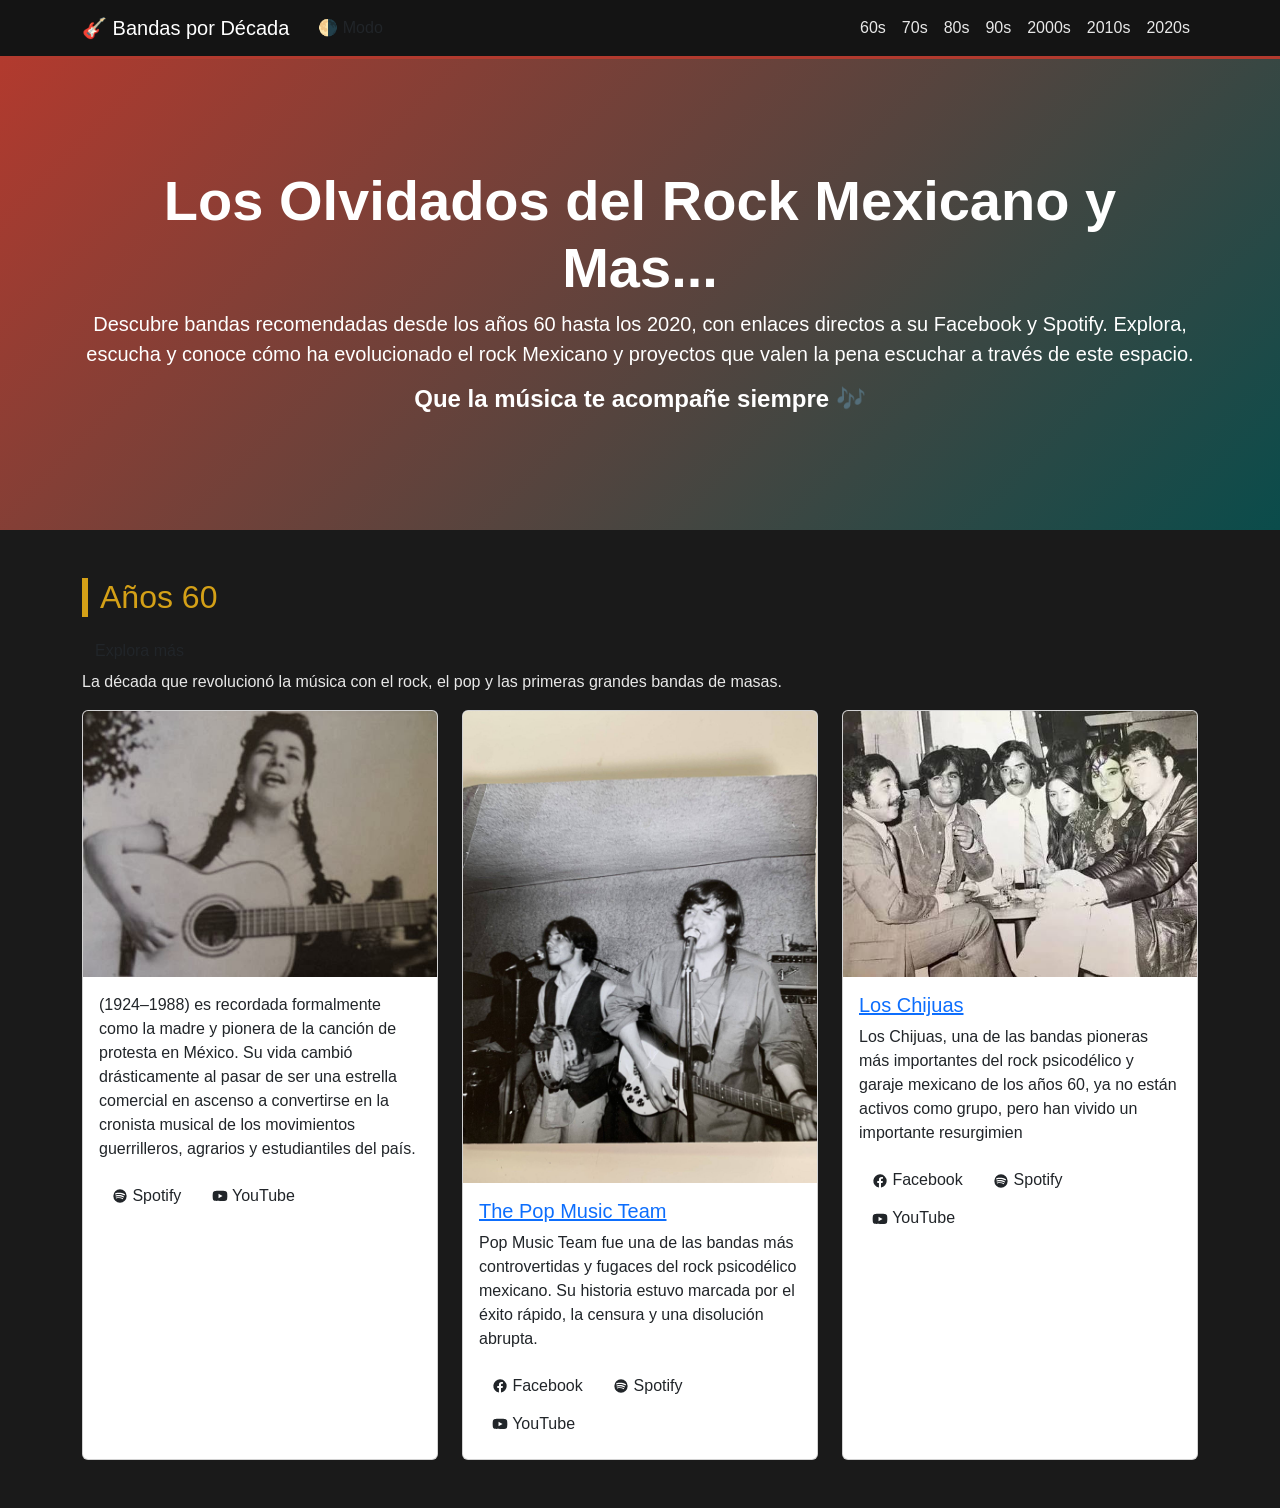
==== index.html @ 6eddc690 "Se modifica el section" ====
<!DOCTYPE html>
<html lang="es">
<head>
  <meta charset="UTF-8">
  <meta name="viewport" content="width=device-width, initial-scale=1.0">
  <title>Bandas por Década</title>

  <!-- Bootstrap CSS -->
  <link href="https://cdn.jsdelivr.net/npm/bootstrap@5.3.3/dist/css/bootstrap.min.css" rel="stylesheet">

  <!-- CSS propio -->
  <link href="css/styles.css" rel="stylesheet">
</head>
<body>

  <!-- HEADER / NAVBAR -->
  <header>
    <nav class="navbar navbar-expand-lg navbar-dark mi-navbar sticky-top">
      <div class="container">
        <a class="navbar-brand" href="#inicio">🎸 Bandas por Década</a>
        <button class="btn btn-modo me-2" onclick="document.body.classList.toggle('modo-claro')">🌗 Modo</button>
        <button class="navbar-toggler" type="button" data-bs-toggle="collapse" data-bs-target="#menuNav">
          <span class="navbar-toggler-icon"></span>
        </button>
        <div class="collapse navbar-collapse" id="menuNav">
          <ul class="navbar-nav ms-auto">
            <li class="nav-item"><a class="nav-link" href="#decada60">60s</a></li>
            <li class="nav-item"><a class="nav-link" href="#decada70">70s</a></li>
            <li class="nav-item"><a class="nav-link" href="#decada80">80s</a></li>
            <li class="nav-item"><a class="nav-link" href="#decada90">90s</a></li>
            <li class="nav-item"><a class="nav-link" href="#decada2000">2000s</a></li>
            <li class="nav-item"><a class="nav-link" href="#decada2010">2010s</a></li>
            <li class="nav-item"><a class="nav-link" href="#decada2020">2020s</a></li>
          </ul>
        </div>
      </div>
    </nav>
  </header>

<!-- TÍTULO PRINCIPAL Y DESCRIPCIÓN -->
<section id="inicio" class="titulo-principal text-center text-white position-relative overflow-hidden">

  <img src="imagenes/principal.jpg" class="hero-imagen-fija" alt="Rock mexicano"
       onerror="this.style.display='none'">

  <div class="hero-overlay-degradado"></div>

  <div class="container py-5 hero-contenido">
    <h1 class="display-4 fw-bold">Los Olvidados del Rock Mexicano y Mas...</h1>
    <p class="lead">
      Descubre bandas recomendadas desde los años 60 hasta los 2020,
      con enlaces directos a su Facebook y Spotify. Explora, escucha y conoce
      cómo ha evolucionado el rock Mexicano y proyectos que valen la pena escuchar
      a través de este espacio.
    </p>
    <h4 class="fw-bold mt-3">Que la música te acompañe siempre 🎶</h4>
  </div>

</section>

<!-- SECCIÓN PRINCIPAL -->
  <main class="container my-5">

    <!-- 60s -->
    <section id="decada60" class="mb-5">
      <h2 class="titulo-decada">Años 60</h2>
      <a href="bandas/grupos60s.html" class="btn btn-explorar">Explora más</a>      
      <p>La década que revolucionó la música con el rock, el pop y las primeras grandes bandas de masas.</p>
      <div class="row g-4">
        <div class="col-md-4">
          <div class="card card-banda h-100">
            <a  class="enlace-card"><img src="images/judith-reyes1.jpg" class="card-img-top" alt="Judith Reyes" onerror="this.onerror=null;this.src='data:image/svg+xml;utf8,<svg xmlns=%27http://www.w3.org/2000/svg%27 width=%27600%27 height=%27400%27><rect width=%27600%27 height=%27400%27 fill=%27%236a1b9a%27/><text x=%27300%27 y=%27200%27 font-family=%27Segoe UI, Verdana, sans-serif%27 font-size=%2734%27 fill=%27%23ffffff%27 text-anchor=%27middle%27 dominant-baseline=%27middle%27>The Beatles</text></svg>'"></a>
            <div class="card-body">
              <p class="card-text"> (1924–1988) es recordada formalmente como la madre y pionera de la canción de protesta en México. Su vida cambió drásticamente al pasar de ser una estrella comercial en ascenso a convertirse en la cronista musical de los movimientos guerrilleros, 
                agrarios y estudiantiles del país.</p>
              <a href="https://open.spotify.com/intl-es/artist/1krCDSISPTMSQiJmIAXQUV?si=YgBa1nnDSmSN4cchhQ2YVQ" target="_blank" class="btn btn-red btn-spotify"><svg class="icono-red" viewBox="0 0 24 24" width="16" height="16" fill="currentColor"><path d="M12 2a10 10 0 1 0 0 20 10 10 0 0 0 0-20Zm4.6 14.4c-.2.3-.6.4-.9.2-2.5-1.5-5.6-1.9-9.3-1-.4.1-.7-.1-.8-.5-.1-.4.1-.7.5-.8 4-.9 7.5-.5 10.3 1.2.3.2.4.6.2.9Zm1.2-2.7c-.2.3-.7.5-1 .3-2.9-1.8-7.3-2.3-10.7-1.3-.4.1-.9-.1-1-.6-.1-.4.1-.9.6-1 3.9-1.2 8.7-.6 12 1.5.4.2.5.7.1 1.1Zm.1-2.8C14.6 8.9 9 8.7 5.7 9.7c-.5.1-1-.2-1.1-.7-.1-.5.2-1 .7-1.1 3.8-1.1 10-.9 13.9 1.4.4.3.6.9.3 1.3-.3.4-.9.5-1.3.3Z"/></svg> Spotify</a>
              <a href="https://www.youtube.com/watch?v=UlKaFt_JP0E&t=58s" target="_blank" class="btn btn-red btn-youtube"><svg class="icono-red" viewBox="0 0 24 24" width="16" height="16" fill="currentColor"><path d="M23 12s0-3.6-.5-5.3c-.3-1-1-1.8-2-2C18.9 4.2 12 4.2 12 4.2s-6.9 0-8.5.5c-1 .2-1.7 1-2 2C1 8.4 1 12 1 12s0 3.6.5 5.3c.3 1 1 1.8 2 2 1.6.5 8.5.5 8.5.5s6.9 0 8.5-.5c1-.2 1.7-1 2-2 .5-1.7.5-5.3.5-5.3ZM9.8 15.5V8.5L15.8 12l-6 3.5Z"/></svg> YouTube</a>
            </div>
          </div>
        </div>
        <div class="col-md-4">
          <div class="card card-banda h-100">
            <a  class="enlace-card"><img src="images/pop.jpg" class="card-img-top" alt="The Rolling Stones" onerror="this.onerror=null;this.src='data:image/svg+xml;utf8,<svg xmlns=%27http://www.w3.org/2000/svg%27 width=%27600%27 height=%27400%27><rect width=%27600%27 height=%27400%27 fill=%27%236a1b9a%27/><text x=%27300%27 y=%27200%27 font-family=%27Segoe UI, Verdana, sans-serif%27 font-size=%2734%27 fill=%27%23ffffff%27 text-anchor=%27middle%27 dominant-baseline=%27middle%27>The Rolling Stones</text></svg>'"></a>
            <div class="card-body">
              <a href="bandas/pop.html" class="enlace-card"><h5 class="card-title">The Pop Music Team</h5></a>
              <p class="card-text">Pop Music Team fue una de las bandas más controvertidas y fugaces del rock psicodélico mexicano. Su historia estuvo marcada por el éxito rápido, la censura y una disolución abrupta.</p>
              <a href="https://www.facebook.com/therollingstones" target="_blank" class="btn btn-red btn-facebook"><svg class="icono-red" viewBox="0 0 24 24" width="16" height="16" fill="currentColor"><path d="M22 12a10 10 0 1 0-11.6 9.9v-7H7.9V12h2.5V9.8c0-2.5 1.5-3.9 3.8-3.9 1.1 0 2.2.2 2.2.2v2.5h-1.3c-1.2 0-1.6.8-1.6 1.6V12h2.8l-.4 2.9h-2.4v7A10 10 0 0 0 22 12Z"/></svg> Facebook</a>
              <a href="https://open.spotify.com/artist/22bE4uQ6baNwSHPVcDxLCe" target="_blank" class="btn btn-red btn-spotify"><svg class="icono-red" viewBox="0 0 24 24" width="16" height="16" fill="currentColor"><path d="M12 2a10 10 0 1 0 0 20 10 10 0 0 0 0-20Zm4.6 14.4c-.2.3-.6.4-.9.2-2.5-1.5-5.6-1.9-9.3-1-.4.1-.7-.1-.8-.5-.1-.4.1-.7.5-.8 4-.9 7.5-.5 10.3 1.2.3.2.4.6.2.9Zm1.2-2.7c-.2.3-.7.5-1 .3-2.9-1.8-7.3-2.3-10.7-1.3-.4.1-.9-.1-1-.6-.1-.4.1-.9.6-1 3.9-1.2 8.7-.6 12 1.5.4.2.5.7.1 1.1Zm.1-2.8C14.6 8.9 9 8.7 5.7 9.7c-.5.1-1-.2-1.1-.7-.1-.5.2-1 .7-1.1 3.8-1.1 10-.9 13.9 1.4.4.3.6.9.3 1.3-.3.4-.9.5-1.3.3Z"/></svg> Spotify</a>
              <a href="https://www.youtube.com/results?search_query=The+Rolling+Stones+banda" target="_blank" class="btn btn-red btn-youtube"><svg class="icono-red" viewBox="0 0 24 24" width="16" height="16" fill="currentColor"><path d="M23 12s0-3.6-.5-5.3c-.3-1-1-1.8-2-2C18.9 4.2 12 4.2 12 4.2s-6.9 0-8.5.5c-1 .2-1.7 1-2 2C1 8.4 1 12 1 12s0 3.6.5 5.3c.3 1 1 1.8 2 2 1.6.5 8.5.5 8.5.5s6.9 0 8.5-.5c1-.2 1.7-1 2-2 .5-1.7.5-5.3.5-5.3ZM9.8 15.5V8.5L15.8 12l-6 3.5Z"/></svg> YouTube</a>
            </div>
          </div>
        </div>
        <div class="col-md-4">
          <div class="card card-banda h-100">
            <a class="enlace-card"><img src="images/chijuas.jpg" class="card-img-top" alt="los chijuas" onerror="this.onerror=null;this.src='data:image/svg+xml;utf8,<svg xmlns=%27http://www.w3.org/2000/svg%27 width=%27600%27 height=%27400%27><rect width=%27600%27 height=%27400%27 fill=%27%236a1b9a%27/><text x=%27300%27 y=%27200%27 font-family=%27Segoe UI, Verdana, sans-serif%27 font-size=%2734%27 fill=%27%23ffffff%27 text-anchor=%27middle%27 dominant-baseline=%27middle%27>The Doors</text></svg>'"></a>
            <div class="card-body">
              <a href="bandas/loschijuas.html" class="enlace-card"><h5 class="card-title">Los Chijuas</h5></a>
              <p class="card-text"> Los Chijuas, una de las bandas pioneras más importantes del rock psicodélico y garaje mexicano de los años 60, ya no están activos como grupo, pero han vivido un importante resurgimien</p>
              <a href="https://www.facebook.com/thedoors" target="_blank" class="btn btn-red btn-facebook"><svg class="icono-red" viewBox="0 0 24 24" width="16" height="16" fill="currentColor"><path d="M22 12a10 10 0 1 0-11.6 9.9v-7H7.9V12h2.5V9.8c0-2.5 1.5-3.9 3.8-3.9 1.1 0 2.2.2 2.2.2v2.5h-1.3c-1.2 0-1.6.8-1.6 1.6V12h2.8l-.4 2.9h-2.4v7A10 10 0 0 0 22 12Z"/></svg> Facebook</a>
              <a href="https://open.spotify.com/artist/22WZ7M8sxp5THdruNY3gXt" target="_blank" class="btn btn-red btn-spotify"><svg class="icono-red" viewBox="0 0 24 24" width="16" height="16" fill="currentColor"><path d="M12 2a10 10 0 1 0 0 20 10 10 0 0 0 0-20Zm4.6 14.4c-.2.3-.6.4-.9.2-2.5-1.5-5.6-1.9-9.3-1-.4.1-.7-.1-.8-.5-.1-.4.1-.7.5-.8 4-.9 7.5-.5 10.3 1.2.3.2.4.6.2.9Zm1.2-2.7c-.2.3-.7.5-1 .3-2.9-1.8-7.3-2.3-10.7-1.3-.4.1-.9-.1-1-.6-.1-.4.1-.9.6-1 3.9-1.2 8.7-.6 12 1.5.4.2.5.7.1 1.1Zm.1-2.8C14.6 8.9 9 8.7 5.7 9.7c-.5.1-1-.2-1.1-.7-.1-.5.2-1 .7-1.1 3.8-1.1 10-.9 13.9 1.4.4.3.6.9.3 1.3-.3.4-.9.5-1.3.3Z"/></svg> Spotify</a>
              <a href="https://www.youtube.com/results?search_query=The+Doors+banda" target="_blank" class="btn btn-red btn-youtube"><svg class="icono-red" viewBox="0 0 24 24" width="16" height="16" fill="currentColor"><path d="M23 12s0-3.6-.5-5.3c-.3-1-1-1.8-2-2C18.9 4.2 12 4.2 12 4.2s-6.9 0-8.5.5c-1 .2-1.7 1-2 2C1 8.4 1 12 1 12s0 3.6.5 5.3c.3 1 1 1.8 2 2 1.6.5 8.5.5 8.5.5s6.9 0 8.5-.5c1-.2 1.7-1 2-2 .5-1.7.5-5.3.5-5.3ZM9.8 15.5V8.5L15.8 12l-6 3.5Z"/></svg> YouTube</a>
            </div>
          </div>
        </div>
      </div>
    </section>







</body>
</html>
---- css/styles.css ----
/* ===============================
   paleta de colores (fondo  + acentos por década)
   =============================== */
:root {
  --carbon: #1a1a1a;
  --carbon-claro: #242424;
  --oxido: #b23a2e;
  --mostaza: #0a4c4b;

  /* Acento propio de cada década */
  --acento-60: #d4a017; /* mostaza psicodélica */
  --acento-70: #a67c27; /* dorado envejecido progresivo */
  --acento-80: #00e5ff; /* cian eléctrico punk/synth */
  --acento-90: #a6431b; /* óxido grunge/alternativo */
  --acento-2000: #0057ff; /* azul digital */
  --acento-2010: #16a394; /* verde-azulado indie/streaming */
  --acento-2020: #e85d3f; /* coral vibrante */
}

/* ===============================
   TIPOGRAFÍA (personalización 1)
   =============================== */
body {
  font-family: 'Segoe UI', Verdana, sans-serif;
  background-color: var(--carbon);
  color: #e8e8e8;
}

/* ===============================
   NAVBAR (personalización 2: color)
   =============================== */
.mi-navbar {
  background-color: #141414;
  border-bottom: 3px solid var(--oxido);
}

.mi-navbar .nav-link {
  color: #e8e8e8;
  transition: color 0.3s ease; /* preparación para hover */
}

/* Hover en los links del navbar (personalización 3: hover) */
.mi-navbar .nav-link:hover {
  color: var(--mostaza);
}


/* ===============================
   Título principal (degradado)
   =============================== */
.titulo-principal {
  background: linear-gradient(135deg, var(--oxido), var(--mostaza));
  padding: 60px 20px;
}

/* ===============================
   Título para cada decada (personalización 4: bordes)
   =============================== */
.titulo-decada {
  color: var(--mostaza);
  border-left: 6px solid var(--oxido);
  padding-left: 12px;
  margin-bottom: 15px;
}

/* Cada década toma su propio acento */
#decada60 .titulo-decada   { color: var(--acento-60);   border-left-color: var(--acento-60); }
#decada70 .titulo-decada   { color: var(--acento-70);   border-left-color: var(--acento-70); }
#decada80 .titulo-decada   { color: var(--acento-80);   border-left-color: var(--acento-80); }
#decada90 .titulo-decada   { color: var(--acento-90);   border-left-color: var(--acento-90); }
#decada2000 .titulo-decada { color: var(--acento-2000); border-left-color: var(--acento-2000); }
#decada2010 .titulo-decada { color: var(--acento-2010); border-left-color: var(--acento-2010); }
#decada2020 .titulo-decada { color: var(--acento-2020); border-left-color: var(--acento-2020); }
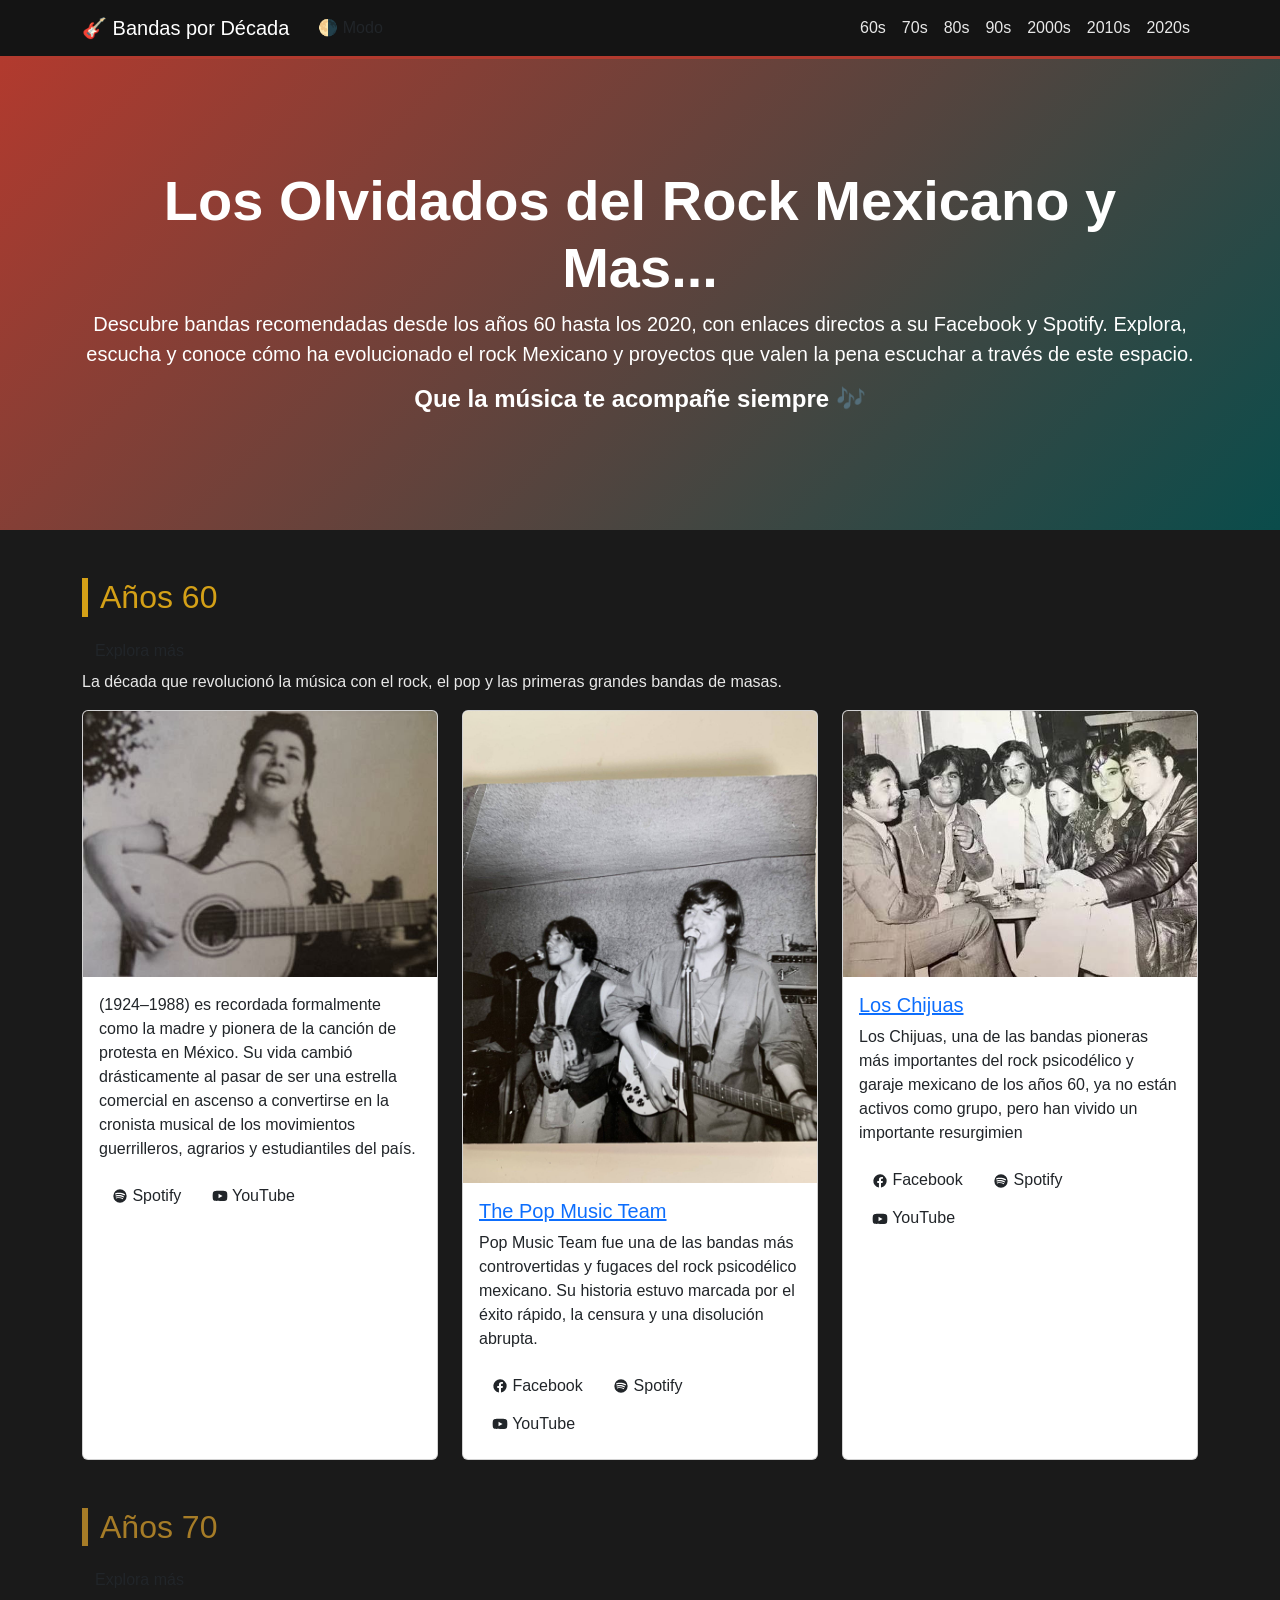
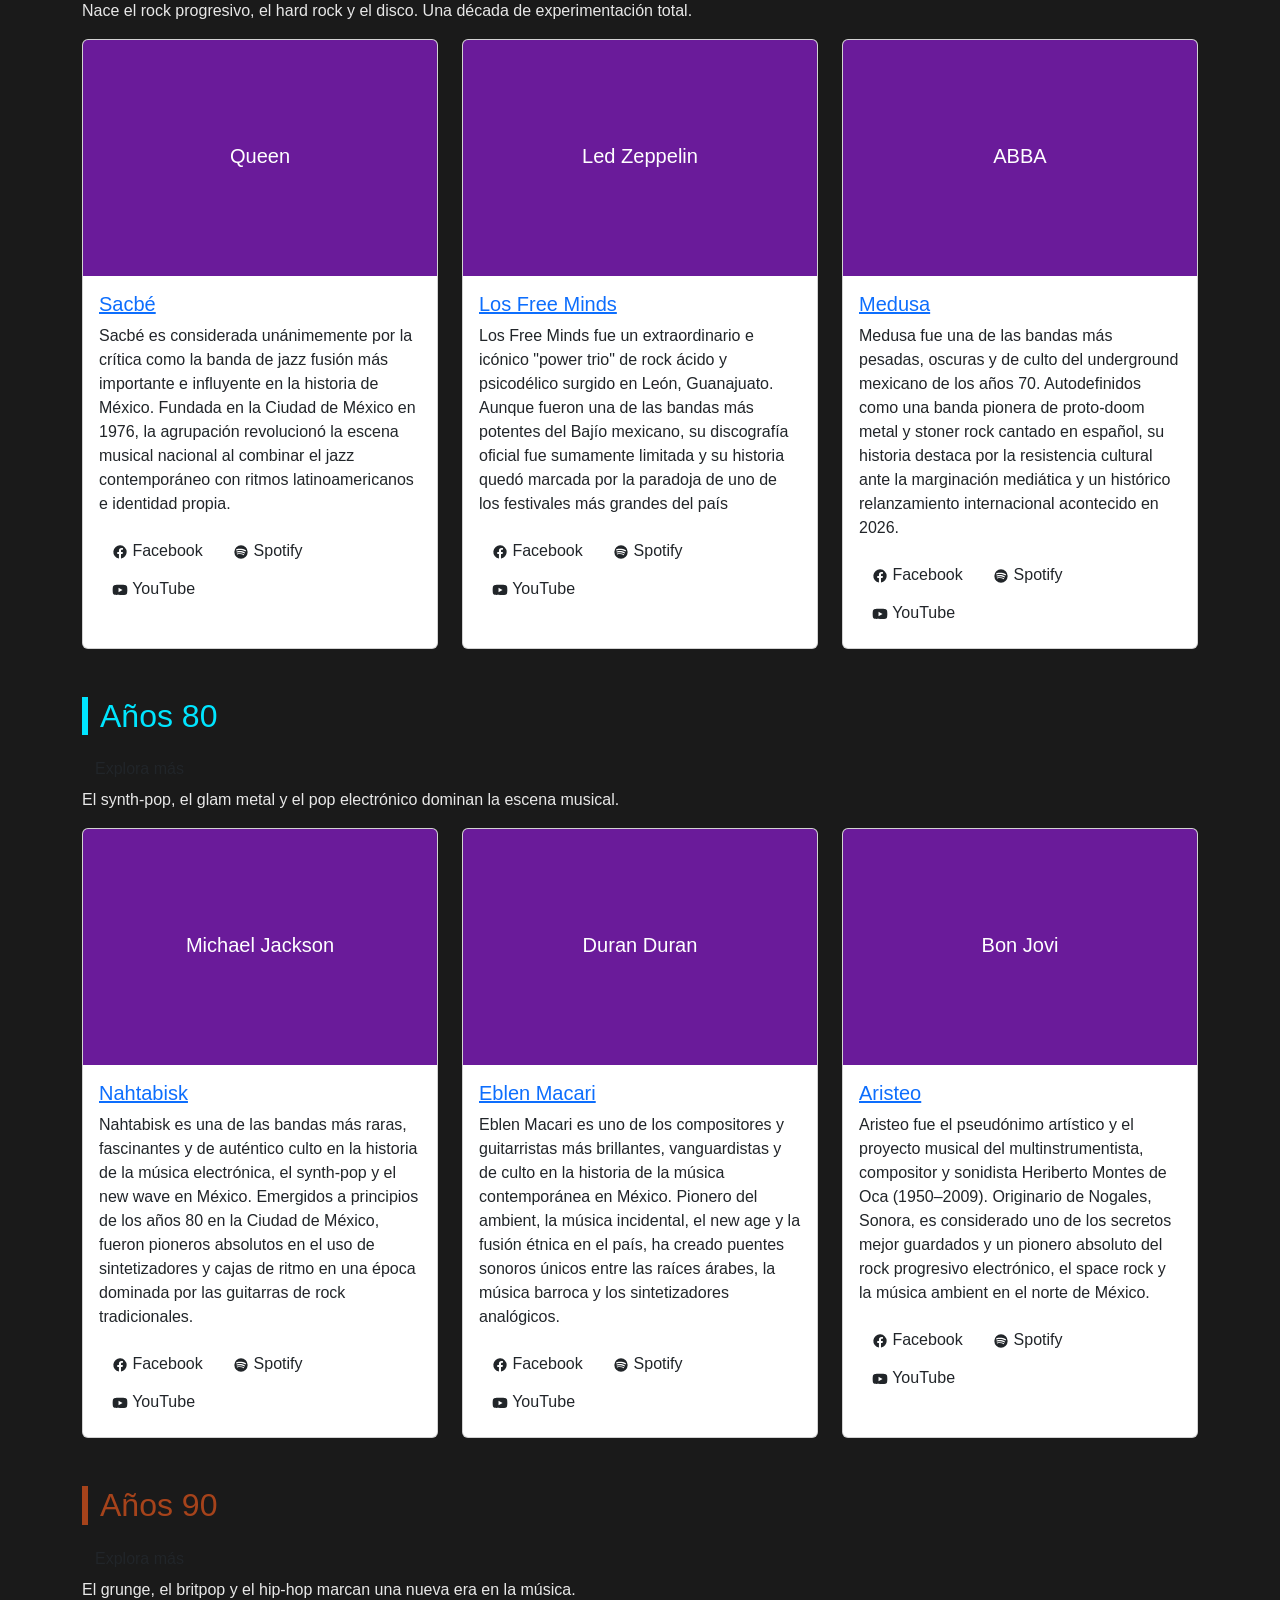
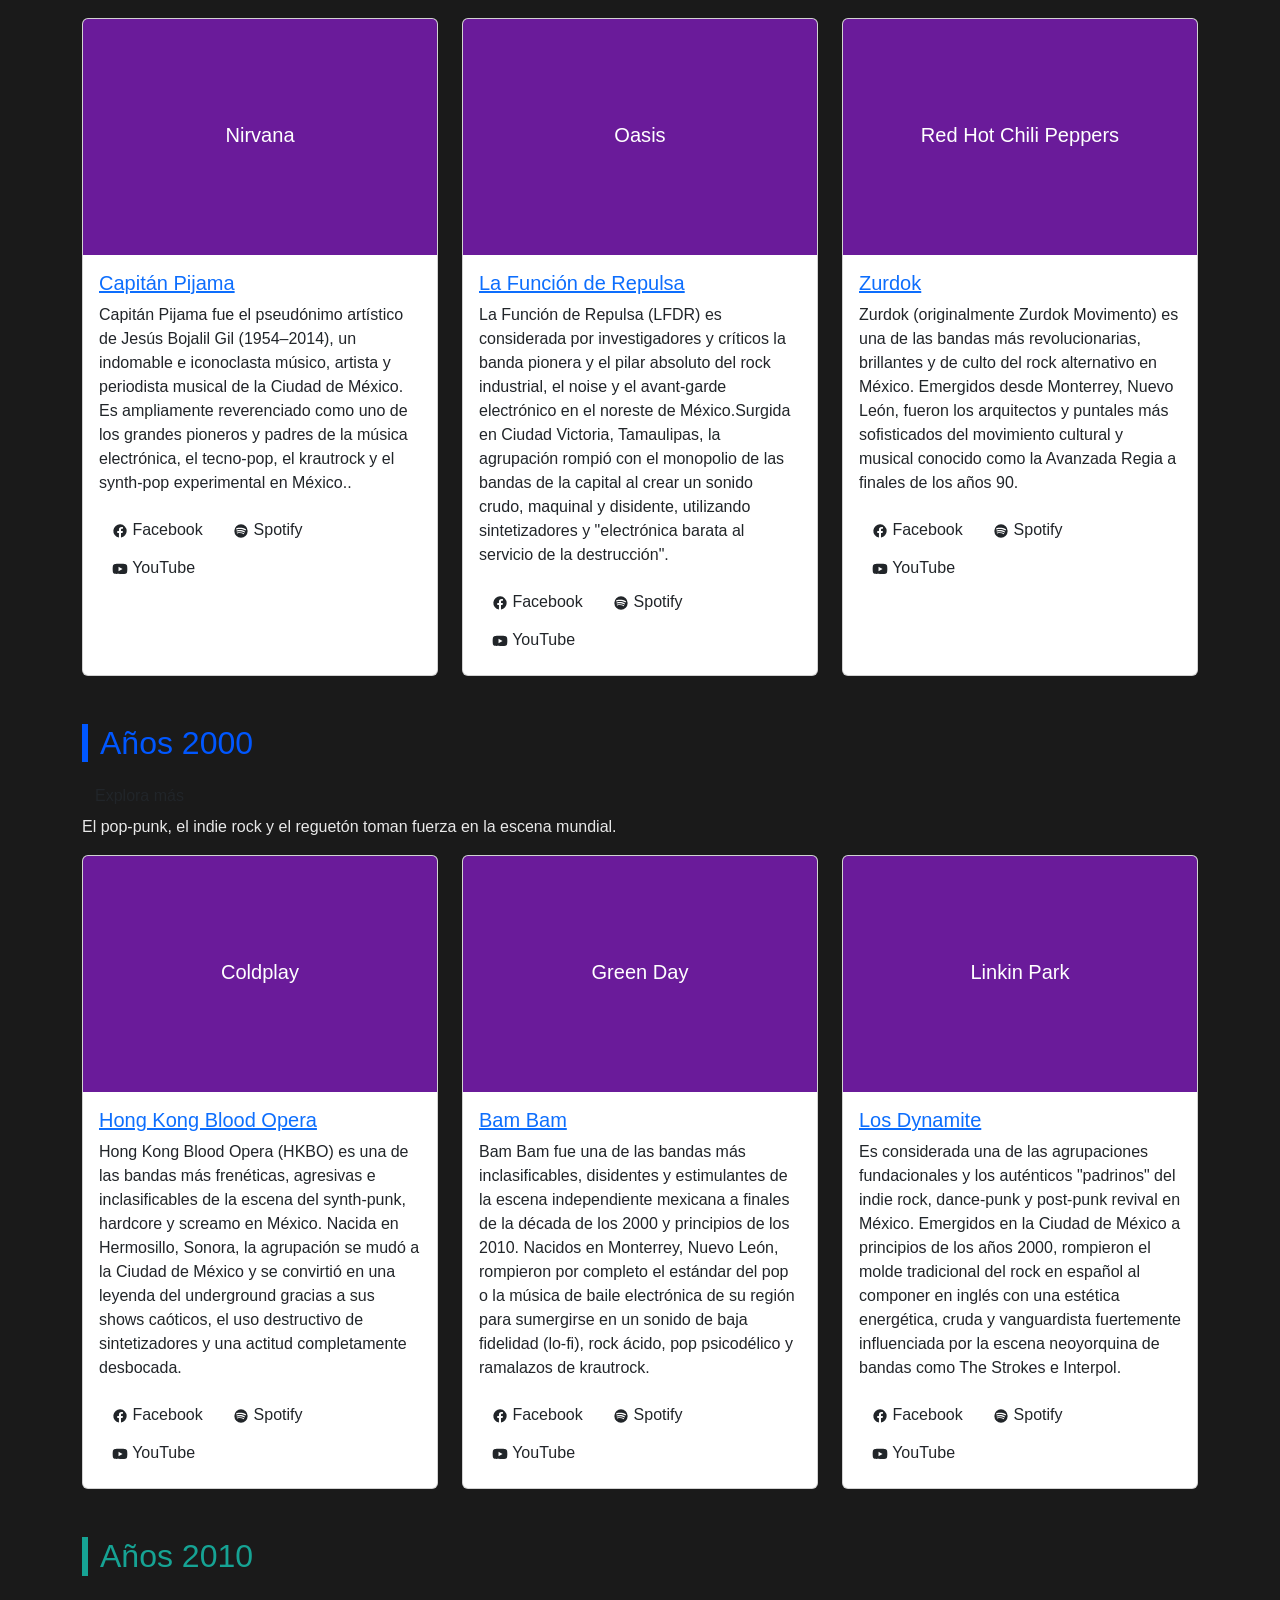
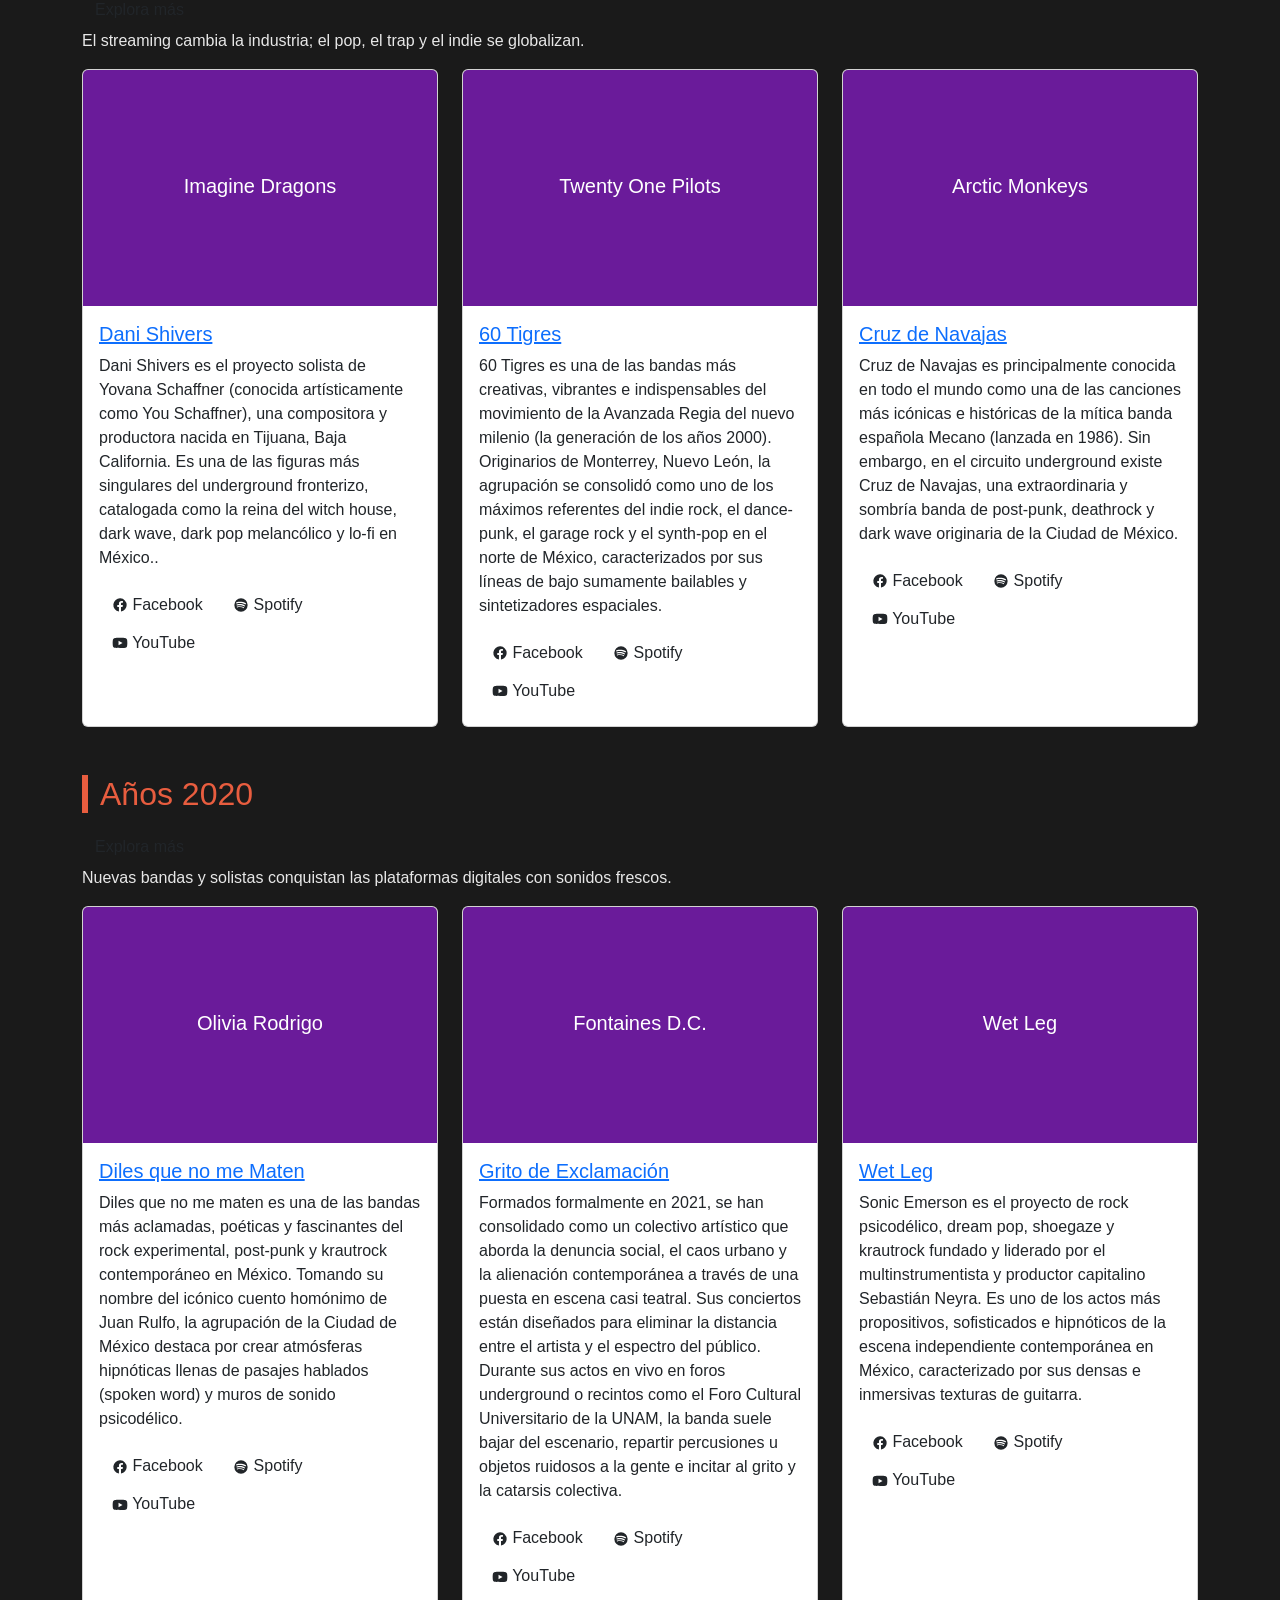
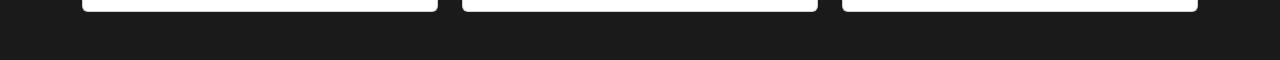
==== commit 070cd539: "Se agregan mas recomedaciones por decada" ====
--- a/index.html
+++ b/index.html
@@ -107,7 +107,277 @@
       </div>
     </section>
 
-
+ <!-- 70s -->
+    <section id="decada70" class="mb-5">
+      <h2 class="titulo-decada">Años 70</h2>
+      <a href="bandas/grupos70s.html" class="btn btn-explorar">Explora más</a>
+      <p>Nace el rock progresivo, el hard rock y el disco. Una década de experimentación total.</p>
+      <div class="row g-4">
+        <div class="col-md-4">
+          <div class="card card-banda h-100">
+            <a  class="enlace-card"><img src="imagenes/sacbe.jpg" class="card-img-top" alt="Queen" onerror="this.onerror=null;this.src='data:image/svg+xml;utf8,<svg xmlns=%27http://www.w3.org/2000/svg%27 width=%27600%27 height=%27400%27><rect width=%27600%27 height=%27400%27 fill=%27%236a1b9a%27/><text x=%27300%27 y=%27200%27 font-family=%27Segoe UI, Verdana, sans-serif%27 font-size=%2734%27 fill=%27%23ffffff%27 text-anchor=%27middle%27 dominant-baseline=%27middle%27>Queen</text></svg>'"></a>
+            <div class="card-body">
+              <a href="bandas/sacbe.html" class="enlace-card"><h5 class="card-title">Sacbé</h5></a>
+              <p class="card-text">Sacbé es considerada unánimemente por la crítica como la banda de jazz fusión más importante e influyente en la historia de México. Fundada en la Ciudad de México en 1976, la agrupación revolucionó la escena musical nacional al combinar el jazz contemporáneo con ritmos latinoamericanos e identidad propia.</p>
+              <a href="https://www.facebook.com/queen" target="_blank" class="btn btn-red btn-facebook"><svg class="icono-red" viewBox="0 0 24 24" width="16" height="16" fill="currentColor"><path d="M22 12a10 10 0 1 0-11.6 9.9v-7H7.9V12h2.5V9.8c0-2.5 1.5-3.9 3.8-3.9 1.1 0 2.2.2 2.2.2v2.5h-1.3c-1.2 0-1.6.8-1.6 1.6V12h2.8l-.4 2.9h-2.4v7A10 10 0 0 0 22 12Z"/></svg> Facebook</a>
+              <a href="https://open.spotify.com/artist/1dfeR4HaWDbWqFHLkxsg1d" target="_blank" class="btn btn-red btn-spotify"><svg class="icono-red" viewBox="0 0 24 24" width="16" height="16" fill="currentColor"><path d="M12 2a10 10 0 1 0 0 20 10 10 0 0 0 0-20Zm4.6 14.4c-.2.3-.6.4-.9.2-2.5-1.5-5.6-1.9-9.3-1-.4.1-.7-.1-.8-.5-.1-.4.1-.7.5-.8 4-.9 7.5-.5 10.3 1.2.3.2.4.6.2.9Zm1.2-2.7c-.2.3-.7.5-1 .3-2.9-1.8-7.3-2.3-10.7-1.3-.4.1-.9-.1-1-.6-.1-.4.1-.9.6-1 3.9-1.2 8.7-.6 12 1.5.4.2.5.7.1 1.1Zm.1-2.8C14.6 8.9 9 8.7 5.7 9.7c-.5.1-1-.2-1.1-.7-.1-.5.2-1 .7-1.1 3.8-1.1 10-.9 13.9 1.4.4.3.6.9.3 1.3-.3.4-.9.5-1.3.3Z"/></svg> Spotify</a>
+              <a href="https://www.youtube.com/results?search_query=Queen+banda" target="_blank" class="btn btn-red btn-youtube"><svg class="icono-red" viewBox="0 0 24 24" width="16" height="16" fill="currentColor"><path d="M23 12s0-3.6-.5-5.3c-.3-1-1-1.8-2-2C18.9 4.2 12 4.2 12 4.2s-6.9 0-8.5.5c-1 .2-1.7 1-2 2C1 8.4 1 12 1 12s0 3.6.5 5.3c.3 1 1 1.8 2 2 1.6.5 8.5.5 8.5.5s6.9 0 8.5-.5c1-.2 1.7-1 2-2 .5-1.7.5-5.3.5-5.3ZM9.8 15.5V8.5L15.8 12l-6 3.5Z"/></svg> YouTube</a>
+            </div>
+          </div>
+        </div>
+        <div class="col-md-4">
+          <div class="card card-banda h-100">
+            <a class="enlace-card"><img src="imagenes/free.jpg" class="card-img-top" alt="Led Zeppelin" onerror="this.onerror=null;this.src='data:image/svg+xml;utf8,<svg xmlns=%27http://www.w3.org/2000/svg%27 width=%27600%27 height=%27400%27><rect width=%27600%27 height=%27400%27 fill=%27%236a1b9a%27/><text x=%27300%27 y=%27200%27 font-family=%27Segoe UI, Verdana, sans-serif%27 font-size=%2734%27 fill=%27%23ffffff%27 text-anchor=%27middle%27 dominant-baseline=%27middle%27>Led Zeppelin</text></svg>'"></a>
+            <div class="card-body">
+              <a href="bandas/free.html" class="enlace-card"><h5 class="card-title">Los Free Minds</h5></a>
+              <p class="card-text">Los Free Minds fue un extraordinario e icónico "power trio" de rock ácido y psicodélico surgido en León, Guanajuato. Aunque fueron una de las bandas más potentes del Bajío mexicano, su discografía oficial fue sumamente limitada y su historia quedó marcada por la paradoja de uno de los festivales más grandes del país</p>
+              <a href="https://www.facebook.com/ledzeppelin" target="_blank" class="btn btn-red btn-facebook"><svg class="icono-red" viewBox="0 0 24 24" width="16" height="16" fill="currentColor"><path d="M22 12a10 10 0 1 0-11.6 9.9v-7H7.9V12h2.5V9.8c0-2.5 1.5-3.9 3.8-3.9 1.1 0 2.2.2 2.2.2v2.5h-1.3c-1.2 0-1.6.8-1.6 1.6V12h2.8l-.4 2.9h-2.4v7A10 10 0 0 0 22 12Z"/></svg> Facebook</a>
+              <a href="https://open.spotify.com/artist/36QJpDe2go2KgaRleHCDTp" target="_blank" class="btn btn-red btn-spotify"><svg class="icono-red" viewBox="0 0 24 24" width="16" height="16" fill="currentColor"><path d="M12 2a10 10 0 1 0 0 20 10 10 0 0 0 0-20Zm4.6 14.4c-.2.3-.6.4-.9.2-2.5-1.5-5.6-1.9-9.3-1-.4.1-.7-.1-.8-.5-.1-.4.1-.7.5-.8 4-.9 7.5-.5 10.3 1.2.3.2.4.6.2.9Zm1.2-2.7c-.2.3-.7.5-1 .3-2.9-1.8-7.3-2.3-10.7-1.3-.4.1-.9-.1-1-.6-.1-.4.1-.9.6-1 3.9-1.2 8.7-.6 12 1.5.4.2.5.7.1 1.1Zm.1-2.8C14.6 8.9 9 8.7 5.7 9.7c-.5.1-1-.2-1.1-.7-.1-.5.2-1 .7-1.1 3.8-1.1 10-.9 13.9 1.4.4.3.6.9.3 1.3-.3.4-.9.5-1.3.3Z"/></svg> Spotify</a>
+              <a href="https://www.youtube.com/results?search_query=Led+Zeppelin+banda" target="_blank" class="btn btn-red btn-youtube"><svg class="icono-red" viewBox="0 0 24 24" width="16" height="16" fill="currentColor"><path d="M23 12s0-3.6-.5-5.3c-.3-1-1-1.8-2-2C18.9 4.2 12 4.2 12 4.2s-6.9 0-8.5.5c-1 .2-1.7 1-2 2C1 8.4 1 12 1 12s0 3.6.5 5.3c.3 1 1 1.8 2 2 1.6.5 8.5.5 8.5.5s6.9 0 8.5-.5c1-.2 1.7-1 2-2 .5-1.7.5-5.3.5-5.3ZM9.8 15.5V8.5L15.8 12l-6 3.5Z"/></svg> YouTube</a>
+            </div>
+          </div>
+        </div>
+        <div class="col-md-4">
+          <div class="card card-banda h-100">
+            <a class="enlace-card"><img src="imagenes/medusa.jpg" class="card-img-top" alt="ABBA" onerror="this.onerror=null;this.src='data:image/svg+xml;utf8,<svg xmlns=%27http://www.w3.org/2000/svg%27 width=%27600%27 height=%27400%27><rect width=%27600%27 height=%27400%27 fill=%27%236a1b9a%27/><text x=%27300%27 y=%27200%27 font-family=%27Segoe UI, Verdana, sans-serif%27 font-size=%2734%27 fill=%27%23ffffff%27 text-anchor=%27middle%27 dominant-baseline=%27middle%27>ABBA</text></svg>'"></a>
+            <div class="card-body">
+              <a href="bandas/medusa.html" class="enlace-card"><h5 class="card-title">Medusa</h5></a>
+              <p class="card-text">Medusa fue una de las bandas más pesadas, oscuras y de culto del underground mexicano de los años 70. Autodefinidos como una banda pionera de proto-doom metal y stoner rock cantado en español, su historia destaca por la resistencia cultural ante la marginación mediática y un histórico relanzamiento internacional acontecido en 2026.</p>
+              <a href="https://www.facebook.com/ABBA" target="_blank" class="btn btn-red btn-facebook"><svg class="icono-red" viewBox="0 0 24 24" width="16" height="16" fill="currentColor"><path d="M22 12a10 10 0 1 0-11.6 9.9v-7H7.9V12h2.5V9.8c0-2.5 1.5-3.9 3.8-3.9 1.1 0 2.2.2 2.2.2v2.5h-1.3c-1.2 0-1.6.8-1.6 1.6V12h2.8l-.4 2.9h-2.4v7A10 10 0 0 0 22 12Z"/></svg> Facebook</a>
+              <a href="https://open.spotify.com/artist/0LcJLqbBmaGUft1e9Mm8HV" target="_blank" class="btn btn-red btn-spotify"><svg class="icono-red" viewBox="0 0 24 24" width="16" height="16" fill="currentColor"><path d="M12 2a10 10 0 1 0 0 20 10 10 0 0 0 0-20Zm4.6 14.4c-.2.3-.6.4-.9.2-2.5-1.5-5.6-1.9-9.3-1-.4.1-.7-.1-.8-.5-.1-.4.1-.7.5-.8 4-.9 7.5-.5 10.3 1.2.3.2.4.6.2.9Zm1.2-2.7c-.2.3-.7.5-1 .3-2.9-1.8-7.3-2.3-10.7-1.3-.4.1-.9-.1-1-.6-.1-.4.1-.9.6-1 3.9-1.2 8.7-.6 12 1.5.4.2.5.7.1 1.1Zm.1-2.8C14.6 8.9 9 8.7 5.7 9.7c-.5.1-1-.2-1.1-.7-.1-.5.2-1 .7-1.1 3.8-1.1 10-.9 13.9 1.4.4.3.6.9.3 1.3-.3.4-.9.5-1.3.3Z"/></svg> Spotify</a>
+              <a href="https://www.youtube.com/results?search_query=ABBA+banda" target="_blank" class="btn btn-red btn-youtube"><svg class="icono-red" viewBox="0 0 24 24" width="16" height="16" fill="currentColor"><path d="M23 12s0-3.6-.5-5.3c-.3-1-1-1.8-2-2C18.9 4.2 12 4.2 12 4.2s-6.9 0-8.5.5c-1 .2-1.7 1-2 2C1 8.4 1 12 1 12s0 3.6.5 5.3c.3 1 1 1.8 2 2 1.6.5 8.5.5 8.5.5s6.9 0 8.5-.5c1-.2 1.7-1 2-2 .5-1.7.5-5.3.5-5.3ZM9.8 15.5V8.5L15.8 12l-6 3.5Z"/></svg> YouTube</a>
+            </div>
+          </div>
+        </div>
+      </div>
+    </section>
+
+    <!-- 80s -->
+    <section id="decada80" class="mb-5">
+      <h2 class="titulo-decada">Años 80</h2>
+      <a href="bandas/grupos80s.html" class="btn btn-explorar">Explora más</a>
+      <p>El synth-pop, el glam metal y el pop electrónico dominan la escena musical.</p>
+      <div class="row g-4">
+        <div class="col-md-4">
+          <div class="card card-banda h-100">
+            <a href="bandas/natabisk.html" class="enlace-card"><img src="imagenes/nata3.jpg" class="card-img-top" alt="Michael Jackson" onerror="this.onerror=null;this.src='data:image/svg+xml;utf8,<svg xmlns=%27http://www.w3.org/2000/svg%27 width=%27600%27 height=%27400%27><rect width=%27600%27 height=%27400%27 fill=%27%236a1b9a%27/><text x=%27300%27 y=%27200%27 font-family=%27Segoe UI, Verdana, sans-serif%27 font-size=%2734%27 fill=%27%23ffffff%27 text-anchor=%27middle%27 dominant-baseline=%27middle%27>Michael Jackson</text></svg>'"></a>
+            <div class="card-body">
+              <a href="bandas/natabisk.html" class="enlace-card"><h5 class="card-title">Nahtabisk</h5></a>
+              <p class="card-text">Nahtabisk es una de las bandas más raras, fascinantes y de auténtico culto en la historia de la música electrónica, el synth-pop y el new wave en México. Emergidos a principios de los años 80 en la Ciudad de México, fueron pioneros absolutos en el uso de sintetizadores y cajas de ritmo en una época dominada por las guitarras de rock tradicionales.</p>
+              <a href="https://www.facebook.com/michaeljackson" target="_blank" class="btn btn-red btn-facebook"><svg class="icono-red" viewBox="0 0 24 24" width="16" height="16" fill="currentColor"><path d="M22 12a10 10 0 1 0-11.6 9.9v-7H7.9V12h2.5V9.8c0-2.5 1.5-3.9 3.8-3.9 1.1 0 2.2.2 2.2.2v2.5h-1.3c-1.2 0-1.6.8-1.6 1.6V12h2.8l-.4 2.9h-2.4v7A10 10 0 0 0 22 12Z"/></svg> Facebook</a>
+              <a href="https://open.spotify.com/artist/3fMbdgg4jU18AjLCKBhRSm" target="_blank" class="btn btn-red btn-spotify"><svg class="icono-red" viewBox="0 0 24 24" width="16" height="16" fill="currentColor"><path d="M12 2a10 10 0 1 0 0 20 10 10 0 0 0 0-20Zm4.6 14.4c-.2.3-.6.4-.9.2-2.5-1.5-5.6-1.9-9.3-1-.4.1-.7-.1-.8-.5-.1-.4.1-.7.5-.8 4-.9 7.5-.5 10.3 1.2.3.2.4.6.2.9Zm1.2-2.7c-.2.3-.7.5-1 .3-2.9-1.8-7.3-2.3-10.7-1.3-.4.1-.9-.1-1-.6-.1-.4.1-.9.6-1 3.9-1.2 8.7-.6 12 1.5.4.2.5.7.1 1.1Zm.1-2.8C14.6 8.9 9 8.7 5.7 9.7c-.5.1-1-.2-1.1-.7-.1-.5.2-1 .7-1.1 3.8-1.1 10-.9 13.9 1.4.4.3.6.9.3 1.3-.3.4-.9.5-1.3.3Z"/></svg> Spotify</a>
+              <a href="https://www.youtube.com/results?search_query=Michael+Jackson+banda" target="_blank" class="btn btn-red btn-youtube"><svg class="icono-red" viewBox="0 0 24 24" width="16" height="16" fill="currentColor"><path d="M23 12s0-3.6-.5-5.3c-.3-1-1-1.8-2-2C18.9 4.2 12 4.2 12 4.2s-6.9 0-8.5.5c-1 .2-1.7 1-2 2C1 8.4 1 12 1 12s0 3.6.5 5.3c.3 1 1 1.8 2 2 1.6.5 8.5.5 8.5.5s6.9 0 8.5-.5c1-.2 1.7-1 2-2 .5-1.7.5-5.3.5-5.3ZM9.8 15.5V8.5L15.8 12l-6 3.5Z"/></svg> YouTube</a>
+            </div>
+          </div>
+        </div>
+        <div class="col-md-4">
+          <div class="card card-banda h-100">
+            <a href="bandas/eblen.html" class="enlace-card"><img src="imagenes/eblen2.jpg" class="card-img-top" alt="Duran Duran" onerror="this.onerror=null;this.src='data:image/svg+xml;utf8,<svg xmlns=%27http://www.w3.org/2000/svg%27 width=%27600%27 height=%27400%27><rect width=%27600%27 height=%27400%27 fill=%27%236a1b9a%27/><text x=%27300%27 y=%27200%27 font-family=%27Segoe UI, Verdana, sans-serif%27 font-size=%2734%27 fill=%27%23ffffff%27 text-anchor=%27middle%27 dominant-baseline=%27middle%27>Duran Duran</text></svg>'"></a>
+            <div class="card-body">
+              <a href="bandas/eblen.html" class="enlace-card"><h5 class="card-title">Eblen Macari</h5></a>
+              <p class="card-text">Eblen Macari es uno de los compositores y guitarristas más brillantes, vanguardistas y de culto en la historia de la música contemporánea en México. Pionero del ambient, la música incidental, el new age y la fusión étnica en el país, ha creado puentes sonoros únicos entre las raíces árabes, la música barroca y los sintetizadores analógicos.</p>
+              <a href="https://www.facebook.com/duranduran" target="_blank" class="btn btn-red btn-facebook"><svg class="icono-red" viewBox="0 0 24 24" width="16" height="16" fill="currentColor"><path d="M22 12a10 10 0 1 0-11.6 9.9v-7H7.9V12h2.5V9.8c0-2.5 1.5-3.9 3.8-3.9 1.1 0 2.2.2 2.2.2v2.5h-1.3c-1.2 0-1.6.8-1.6 1.6V12h2.8l-.4 2.9h-2.4v7A10 10 0 0 0 22 12Z"/></svg> Facebook</a>
+              <a href="https://open.spotify.com/artist/0eYuMCUL84x7Sjq7Wr1dv2" target="_blank" class="btn btn-red btn-spotify"><svg class="icono-red" viewBox="0 0 24 24" width="16" height="16" fill="currentColor"><path d="M12 2a10 10 0 1 0 0 20 10 10 0 0 0 0-20Zm4.6 14.4c-.2.3-.6.4-.9.2-2.5-1.5-5.6-1.9-9.3-1-.4.1-.7-.1-.8-.5-.1-.4.1-.7.5-.8 4-.9 7.5-.5 10.3 1.2.3.2.4.6.2.9Zm1.2-2.7c-.2.3-.7.5-1 .3-2.9-1.8-7.3-2.3-10.7-1.3-.4.1-.9-.1-1-.6-.1-.4.1-.9.6-1 3.9-1.2 8.7-.6 12 1.5.4.2.5.7.1 1.1Zm.1-2.8C14.6 8.9 9 8.7 5.7 9.7c-.5.1-1-.2-1.1-.7-.1-.5.2-1 .7-1.1 3.8-1.1 10-.9 13.9 1.4.4.3.6.9.3 1.3-.3.4-.9.5-1.3.3Z"/></svg> Spotify</a>
+              <a href="https://www.youtube.com/results?search_query=Duran+Duran+banda" target="_blank" class="btn btn-red btn-youtube"><svg class="icono-red" viewBox="0 0 24 24" width="16" height="16" fill="currentColor"><path d="M23 12s0-3.6-.5-5.3c-.3-1-1-1.8-2-2C18.9 4.2 12 4.2 12 4.2s-6.9 0-8.5.5c-1 .2-1.7 1-2 2C1 8.4 1 12 1 12s0 3.6.5 5.3c.3 1 1 1.8 2 2 1.6.5 8.5.5 8.5.5s6.9 0 8.5-.5c1-.2 1.7-1 2-2 .5-1.7.5-5.3.5-5.3ZM9.8 15.5V8.5L15.8 12l-6 3.5Z"/></svg> YouTube</a>
+            </div>
+          </div>
+        </div>
+        <div class="col-md-4">
+          <div class="card card-banda h-100">
+            <a href="bandas/aristeo.html" class="enlace-card"><img src="imagenes/aris.jpg" class="card-img-top" alt="Bon Jovi" onerror="this.onerror=null;this.src='data:image/svg+xml;utf8,<svg xmlns=%27http://www.w3.org/2000/svg%27 width=%27600%27 height=%27400%27><rect width=%27600%27 height=%27400%27 fill=%27%236a1b9a%27/><text x=%27300%27 y=%27200%27 font-family=%27Segoe UI, Verdana, sans-serif%27 font-size=%2734%27 fill=%27%23ffffff%27 text-anchor=%27middle%27 dominant-baseline=%27middle%27>Bon Jovi</text></svg>'"></a>
+            <div class="card-body">
+              <a href="bandas/aristeo.html" class="enlace-card"><h5 class="card-title">Aristeo</h5></a>
+              <p class="card-text">Aristeo fue el pseudónimo artístico y el proyecto musical del multinstrumentista, compositor y sonidista Heriberto Montes de Oca (1950–2009). Originario de Nogales, Sonora, es considerado uno de los secretos mejor guardados y un pionero absoluto del rock progresivo electrónico, el space rock y la música ambient en el norte de México.</p>
+              <a href="https://www.facebook.com/BonJovi" target="_blank" class="btn btn-red btn-facebook"><svg class="icono-red" viewBox="0 0 24 24" width="16" height="16" fill="currentColor"><path d="M22 12a10 10 0 1 0-11.6 9.9v-7H7.9V12h2.5V9.8c0-2.5 1.5-3.9 3.8-3.9 1.1 0 2.2.2 2.2.2v2.5h-1.3c-1.2 0-1.6.8-1.6 1.6V12h2.8l-.4 2.9h-2.4v7A10 10 0 0 0 22 12Z"/></svg> Facebook</a>
+              <a href="https://open.spotify.com/artist/6TIYQ3jFPwQSRmorSezPxX" target="_blank" class="btn btn-red btn-spotify"><svg class="icono-red" viewBox="0 0 24 24" width="16" height="16" fill="currentColor"><path d="M12 2a10 10 0 1 0 0 20 10 10 0 0 0 0-20Zm4.6 14.4c-.2.3-.6.4-.9.2-2.5-1.5-5.6-1.9-9.3-1-.4.1-.7-.1-.8-.5-.1-.4.1-.7.5-.8 4-.9 7.5-.5 10.3 1.2.3.2.4.6.2.9Zm1.2-2.7c-.2.3-.7.5-1 .3-2.9-1.8-7.3-2.3-10.7-1.3-.4.1-.9-.1-1-.6-.1-.4.1-.9.6-1 3.9-1.2 8.7-.6 12 1.5.4.2.5.7.1 1.1Zm.1-2.8C14.6 8.9 9 8.7 5.7 9.7c-.5.1-1-.2-1.1-.7-.1-.5.2-1 .7-1.1 3.8-1.1 10-.9 13.9 1.4.4.3.6.9.3 1.3-.3.4-.9.5-1.3.3Z"/></svg> Spotify</a>
+              <a href="https://www.youtube.com/results?search_query=Bon+Jovi+banda" target="_blank" class="btn btn-red btn-youtube"><svg class="icono-red" viewBox="0 0 24 24" width="16" height="16" fill="currentColor"><path d="M23 12s0-3.6-.5-5.3c-.3-1-1-1.8-2-2C18.9 4.2 12 4.2 12 4.2s-6.9 0-8.5.5c-1 .2-1.7 1-2 2C1 8.4 1 12 1 12s0 3.6.5 5.3c.3 1 1 1.8 2 2 1.6.5 8.5.5 8.5.5s6.9 0 8.5-.5c1-.2 1.7-1 2-2 .5-1.7.5-5.3.5-5.3ZM9.8 15.5V8.5L15.8 12l-6 3.5Z"/></svg> YouTube</a>
+            </div>
+          </div>
+        </div>
+      </div>
+    </section>
+
+    <!-- 90s -->
+    <section id="decada90" class="mb-5">
+      <h2 class="titulo-decada">Años 90</h2>
+      <a href="bandas/grupos90s.html" class="btn btn-explorar">Explora más</a>
+      <p>El grunge, el britpop y el hip-hop marcan una nueva era en la música.</p>
+      <div class="row g-4">
+        <div class="col-md-4">
+          <div class="card card-banda h-100">
+            <a href="bandas/pijama.html" class="enlace-card"><img src="imagenes/pijama.jpg" class="card-img-top" alt="Nirvana" onerror="this.onerror=null;this.src='data:image/svg+xml;utf8,<svg xmlns=%27http://www.w3.org/2000/svg%27 width=%27600%27 height=%27400%27><rect width=%27600%27 height=%27400%27 fill=%27%236a1b9a%27/><text x=%27300%27 y=%27200%27 font-family=%27Segoe UI, Verdana, sans-serif%27 font-size=%2734%27 fill=%27%23ffffff%27 text-anchor=%27middle%27 dominant-baseline=%27middle%27>Nirvana</text></svg>'"></a>
+            <div class="card-body">
+              <a href="bandas/pijama.html" class="enlace-card"><h5 class="card-title">Capitán Pijama </h5></a>
+              <p class="card-text">Capitán Pijama fue el pseudónimo artístico de Jesús Bojalil Gil (1954–2014), un indomable e iconoclasta músico, artista y periodista musical de la Ciudad de México. Es ampliamente reverenciado como uno de los grandes pioneros y padres de la música electrónica, el tecno-pop, el krautrock y el synth-pop experimental en México..</p>
+              <a href="https://www.facebook.com/nirvana" target="_blank" class="btn btn-red btn-facebook"><svg class="icono-red" viewBox="0 0 24 24" width="16" height="16" fill="currentColor"><path d="M22 12a10 10 0 1 0-11.6 9.9v-7H7.9V12h2.5V9.8c0-2.5 1.5-3.9 3.8-3.9 1.1 0 2.2.2 2.2.2v2.5h-1.3c-1.2 0-1.6.8-1.6 1.6V12h2.8l-.4 2.9h-2.4v7A10 10 0 0 0 22 12Z"/></svg> Facebook</a>
+              <a href="https://open.spotify.com/artist/6olE6TJLqED3rqDCT0FyPh" target="_blank" class="btn btn-red btn-spotify"><svg class="icono-red" viewBox="0 0 24 24" width="16" height="16" fill="currentColor"><path d="M12 2a10 10 0 1 0 0 20 10 10 0 0 0 0-20Zm4.6 14.4c-.2.3-.6.4-.9.2-2.5-1.5-5.6-1.9-9.3-1-.4.1-.7-.1-.8-.5-.1-.4.1-.7.5-.8 4-.9 7.5-.5 10.3 1.2.3.2.4.6.2.9Zm1.2-2.7c-.2.3-.7.5-1 .3-2.9-1.8-7.3-2.3-10.7-1.3-.4.1-.9-.1-1-.6-.1-.4.1-.9.6-1 3.9-1.2 8.7-.6 12 1.5.4.2.5.7.1 1.1Zm.1-2.8C14.6 8.9 9 8.7 5.7 9.7c-.5.1-1-.2-1.1-.7-.1-.5.2-1 .7-1.1 3.8-1.1 10-.9 13.9 1.4.4.3.6.9.3 1.3-.3.4-.9.5-1.3.3Z"/></svg> Spotify</a>
+              <a href="https://www.youtube.com/results?search_query=Nirvana+banda" target="_blank" class="btn btn-red btn-youtube"><svg class="icono-red" viewBox="0 0 24 24" width="16" height="16" fill="currentColor"><path d="M23 12s0-3.6-.5-5.3c-.3-1-1-1.8-2-2C18.9 4.2 12 4.2 12 4.2s-6.9 0-8.5.5c-1 .2-1.7 1-2 2C1 8.4 1 12 1 12s0 3.6.5 5.3c.3 1 1 1.8 2 2 1.6.5 8.5.5 8.5.5s6.9 0 8.5-.5c1-.2 1.7-1 2-2 .5-1.7.5-5.3.5-5.3ZM9.8 15.5V8.5L15.8 12l-6 3.5Z"/></svg> YouTube</a>
+            </div>
+          </div>
+        </div>
+        <div class="col-md-4">
+          <div class="card card-banda h-100">
+            <a href="bandas/funcion.html" class="enlace-card"><img src="imagenes/fun1.jpg" class="card-img-top" alt="Oasis" onerror="this.onerror=null;this.src='data:image/svg+xml;utf8,<svg xmlns=%27http://www.w3.org/2000/svg%27 width=%27600%27 height=%27400%27><rect width=%27600%27 height=%27400%27 fill=%27%236a1b9a%27/><text x=%27300%27 y=%27200%27 font-family=%27Segoe UI, Verdana, sans-serif%27 font-size=%2734%27 fill=%27%23ffffff%27 text-anchor=%27middle%27 dominant-baseline=%27middle%27>Oasis</text></svg>'"></a>
+            <div class="card-body">
+              <a href="bandas/funcion.html" class="enlace-card"><h5 class="card-title">La Función de Repulsa</h5></a>
+              <p class="card-text">La Función de Repulsa (LFDR) es considerada por investigadores y críticos la banda pionera y el pilar absoluto del rock industrial, el noise y el avant-garde electrónico en el noreste de México.Surgida en Ciudad Victoria, Tamaulipas, la agrupación rompió con el monopolio de las bandas de la capital al crear un sonido crudo, maquinal y disidente, utilizando sintetizadores y "electrónica barata al servicio de la destrucción".</p>
+              <a href="https://www.facebook.com/oasis" target="_blank" class="btn btn-red btn-facebook"><svg class="icono-red" viewBox="0 0 24 24" width="16" height="16" fill="currentColor"><path d="M22 12a10 10 0 1 0-11.6 9.9v-7H7.9V12h2.5V9.8c0-2.5 1.5-3.9 3.8-3.9 1.1 0 2.2.2 2.2.2v2.5h-1.3c-1.2 0-1.6.8-1.6 1.6V12h2.8l-.4 2.9h-2.4v7A10 10 0 0 0 22 12Z"/></svg> Facebook</a>
+              <a href="https://open.spotify.com/artist/2DaxqgrOhkeH0fpeiQq2f4" target="_blank" class="btn btn-red btn-spotify"><svg class="icono-red" viewBox="0 0 24 24" width="16" height="16" fill="currentColor"><path d="M12 2a10 10 0 1 0 0 20 10 10 0 0 0 0-20Zm4.6 14.4c-.2.3-.6.4-.9.2-2.5-1.5-5.6-1.9-9.3-1-.4.1-.7-.1-.8-.5-.1-.4.1-.7.5-.8 4-.9 7.5-.5 10.3 1.2.3.2.4.6.2.9Zm1.2-2.7c-.2.3-.7.5-1 .3-2.9-1.8-7.3-2.3-10.7-1.3-.4.1-.9-.1-1-.6-.1-.4.1-.9.6-1 3.9-1.2 8.7-.6 12 1.5.4.2.5.7.1 1.1Zm.1-2.8C14.6 8.9 9 8.7 5.7 9.7c-.5.1-1-.2-1.1-.7-.1-.5.2-1 .7-1.1 3.8-1.1 10-.9 13.9 1.4.4.3.6.9.3 1.3-.3.4-.9.5-1.3.3Z"/></svg> Spotify</a>
+              <a href="https://www.youtube.com/results?search_query=Oasis+banda" target="_blank" class="btn btn-red btn-youtube"><svg class="icono-red" viewBox="0 0 24 24" width="16" height="16" fill="currentColor"><path d="M23 12s0-3.6-.5-5.3c-.3-1-1-1.8-2-2C18.9 4.2 12 4.2 12 4.2s-6.9 0-8.5.5c-1 .2-1.7 1-2 2C1 8.4 1 12 1 12s0 3.6.5 5.3c.3 1 1 1.8 2 2 1.6.5 8.5.5 8.5.5s6.9 0 8.5-.5c1-.2 1.7-1 2-2 .5-1.7.5-5.3.5-5.3ZM9.8 15.5V8.5L15.8 12l-6 3.5Z"/></svg> YouTube</a>
+            </div>
+          </div>
+        </div>
+        <div class="col-md-4">
+          <div class="card card-banda h-100">
+            <a href="bandas/zurdok.html" class="enlace-card"><img src="imagenes/z1.jpg" class="card-img-top" alt="Red Hot Chili Peppers" onerror="this.onerror=null;this.src='data:image/svg+xml;utf8,<svg xmlns=%27http://www.w3.org/2000/svg%27 width=%27600%27 height=%27400%27><rect width=%27600%27 height=%27400%27 fill=%27%236a1b9a%27/><text x=%27300%27 y=%27200%27 font-family=%27Segoe UI, Verdana, sans-serif%27 font-size=%2734%27 fill=%27%23ffffff%27 text-anchor=%27middle%27 dominant-baseline=%27middle%27>Red Hot Chili Peppers</text></svg>'"></a>
+            <div class="card-body">
+              <a href="bandas/zurdok.html" class="enlace-card"><h5 class="card-title">Zurdok</h5></a>
+              <p class="card-text">Zurdok (originalmente Zurdok Movimento) es una de las bandas más revolucionarias, brillantes y de culto del rock alternativo en México. Emergidos desde Monterrey, Nuevo León, fueron los arquitectos y puntales más sofisticados del movimiento cultural y musical conocido como la Avanzada Regia a finales de los años 90.</p>
+              <a href="https://www.facebook.com/chilipeppers" target="_blank" class="btn btn-red btn-facebook"><svg class="icono-red" viewBox="0 0 24 24" width="16" height="16" fill="currentColor"><path d="M22 12a10 10 0 1 0-11.6 9.9v-7H7.9V12h2.5V9.8c0-2.5 1.5-3.9 3.8-3.9 1.1 0 2.2.2 2.2.2v2.5h-1.3c-1.2 0-1.6.8-1.6 1.6V12h2.8l-.4 2.9h-2.4v7A10 10 0 0 0 22 12Z"/></svg> Facebook</a>
+              <a href="https://open.spotify.com/artist/0L8ExT028jH3ddEcZwqJJ5" target="_blank" class="btn btn-red btn-spotify"><svg class="icono-red" viewBox="0 0 24 24" width="16" height="16" fill="currentColor"><path d="M12 2a10 10 0 1 0 0 20 10 10 0 0 0 0-20Zm4.6 14.4c-.2.3-.6.4-.9.2-2.5-1.5-5.6-1.9-9.3-1-.4.1-.7-.1-.8-.5-.1-.4.1-.7.5-.8 4-.9 7.5-.5 10.3 1.2.3.2.4.6.2.9Zm1.2-2.7c-.2.3-.7.5-1 .3-2.9-1.8-7.3-2.3-10.7-1.3-.4.1-.9-.1-1-.6-.1-.4.1-.9.6-1 3.9-1.2 8.7-.6 12 1.5.4.2.5.7.1 1.1Zm.1-2.8C14.6 8.9 9 8.7 5.7 9.7c-.5.1-1-.2-1.1-.7-.1-.5.2-1 .7-1.1 3.8-1.1 10-.9 13.9 1.4.4.3.6.9.3 1.3-.3.4-.9.5-1.3.3Z"/></svg> Spotify</a>
+              <a href="https://www.youtube.com/results?search_query=Red+Hot+Chili+Peppers+banda" target="_blank" class="btn btn-red btn-youtube"><svg class="icono-red" viewBox="0 0 24 24" width="16" height="16" fill="currentColor"><path d="M23 12s0-3.6-.5-5.3c-.3-1-1-1.8-2-2C18.9 4.2 12 4.2 12 4.2s-6.9 0-8.5.5c-1 .2-1.7 1-2 2C1 8.4 1 12 1 12s0 3.6.5 5.3c.3 1 1 1.8 2 2 1.6.5 8.5.5 8.5.5s6.9 0 8.5-.5c1-.2 1.7-1 2-2 .5-1.7.5-5.3.5-5.3ZM9.8 15.5V8.5L15.8 12l-6 3.5Z"/></svg> YouTube</a>
+            </div>
+          </div>
+        </div>
+      </div>
+    </section>
+
+    <!-- 2000s -->
+    <section id="decada2000" class="mb-5">
+      <h2 class="titulo-decada">Años 2000</h2>
+      <a href="bandas/grupos2000s.html" class="btn btn-explorar">Explora más</a>
+      <p>El pop-punk, el indie rock y el reguetón toman fuerza en la escena mundial.</p>
+      <div class="row g-4">
+        <div class="col-md-4">
+          <div class="card card-banda h-100">
+            <a href="bandas/hongkong.html" class="enlace-card"><img src="imagenes/hk2.jpg" class="card-img-top" alt="Coldplay" onerror="this.onerror=null;this.src='data:image/svg+xml;utf8,<svg xmlns=%27http://www.w3.org/2000/svg%27 width=%27600%27 height=%27400%27><rect width=%27600%27 height=%27400%27 fill=%27%236a1b9a%27/><text x=%27300%27 y=%27200%27 font-family=%27Segoe UI, Verdana, sans-serif%27 font-size=%2734%27 fill=%27%23ffffff%27 text-anchor=%27middle%27 dominant-baseline=%27middle%27>Coldplay</text></svg>'"></a>
+            <div class="card-body">
+              <a href="bandas/hongkong.html" class="enlace-card"><h5 class="card-title">Hong Kong Blood Opera</h5></a>
+              <p class="card-text">Hong Kong Blood Opera (HKBO) es una de las bandas más frenéticas, agresivas e inclasificables de la escena del synth-punk, hardcore y screamo en México. Nacida en Hermosillo, Sonora, la agrupación se mudó a la Ciudad de México y se convirtió en una leyenda del underground gracias a sus shows caóticos, el uso destructivo de sintetizadores y una actitud completamente desbocada.</p>
+              <a href="https://www.facebook.com/coldplay" target="_blank" class="btn btn-red btn-facebook"><svg class="icono-red" viewBox="0 0 24 24" width="16" height="16" fill="currentColor"><path d="M22 12a10 10 0 1 0-11.6 9.9v-7H7.9V12h2.5V9.8c0-2.5 1.5-3.9 3.8-3.9 1.1 0 2.2.2 2.2.2v2.5h-1.3c-1.2 0-1.6.8-1.6 1.6V12h2.8l-.4 2.9h-2.4v7A10 10 0 0 0 22 12Z"/></svg> Facebook</a>
+              <a href="https://open.spotify.com/artist/4gzpq5DPGxSnKTe4SA8HAU" target="_blank" class="btn btn-red btn-spotify"><svg class="icono-red" viewBox="0 0 24 24" width="16" height="16" fill="currentColor"><path d="M12 2a10 10 0 1 0 0 20 10 10 0 0 0 0-20Zm4.6 14.4c-.2.3-.6.4-.9.2-2.5-1.5-5.6-1.9-9.3-1-.4.1-.7-.1-.8-.5-.1-.4.1-.7.5-.8 4-.9 7.5-.5 10.3 1.2.3.2.4.6.2.9Zm1.2-2.7c-.2.3-.7.5-1 .3-2.9-1.8-7.3-2.3-10.7-1.3-.4.1-.9-.1-1-.6-.1-.4.1-.9.6-1 3.9-1.2 8.7-.6 12 1.5.4.2.5.7.1 1.1Zm.1-2.8C14.6 8.9 9 8.7 5.7 9.7c-.5.1-1-.2-1.1-.7-.1-.5.2-1 .7-1.1 3.8-1.1 10-.9 13.9 1.4.4.3.6.9.3 1.3-.3.4-.9.5-1.3.3Z"/></svg> Spotify</a>
+              <a href="https://www.youtube.com/results?search_query=Coldplay+banda" target="_blank" class="btn btn-red btn-youtube"><svg class="icono-red" viewBox="0 0 24 24" width="16" height="16" fill="currentColor"><path d="M23 12s0-3.6-.5-5.3c-.3-1-1-1.8-2-2C18.9 4.2 12 4.2 12 4.2s-6.9 0-8.5.5c-1 .2-1.7 1-2 2C1 8.4 1 12 1 12s0 3.6.5 5.3c.3 1 1 1.8 2 2 1.6.5 8.5.5 8.5.5s6.9 0 8.5-.5c1-.2 1.7-1 2-2 .5-1.7.5-5.3.5-5.3ZM9.8 15.5V8.5L15.8 12l-6 3.5Z"/></svg> YouTube</a>
+            </div>
+          </div>
+        </div>
+        <div class="col-md-4">
+          <div class="card card-banda h-100">
+            <a href="bandas/bambam.html" class="enlace-card"><img src="imagenes/bam1.jpg" class="card-img-top" alt="Green Day" onerror="this.onerror=null;this.src='data:image/svg+xml;utf8,<svg xmlns=%27http://www.w3.org/2000/svg%27 width=%27600%27 height=%27400%27><rect width=%27600%27 height=%27400%27 fill=%27%236a1b9a%27/><text x=%27300%27 y=%27200%27 font-family=%27Segoe UI, Verdana, sans-serif%27 font-size=%2734%27 fill=%27%23ffffff%27 text-anchor=%27middle%27 dominant-baseline=%27middle%27>Green Day</text></svg>'"></a>
+            <div class="card-body">
+              <a href="bandas/bambam.html" class="enlace-card"><h5 class="card-title">Bam Bam</h5></a>
+              <p class="card-text">Bam Bam fue una de las bandas más inclasificables, disidentes y estimulantes de la escena independiente mexicana a finales de la década de los 2000 y principios de los 2010. Nacidos en Monterrey, Nuevo León, rompieron por completo el estándar del pop o la música de baile electrónica de su región para sumergirse en un sonido de baja fidelidad (lo-fi), rock ácido, pop psicodélico y ramalazos de krautrock.</p>
+              <a href="https://www.facebook.com/greenday" target="_blank" class="btn btn-red btn-facebook"><svg class="icono-red" viewBox="0 0 24 24" width="16" height="16" fill="currentColor"><path d="M22 12a10 10 0 1 0-11.6 9.9v-7H7.9V12h2.5V9.8c0-2.5 1.5-3.9 3.8-3.9 1.1 0 2.2.2 2.2.2v2.5h-1.3c-1.2 0-1.6.8-1.6 1.6V12h2.8l-.4 2.9h-2.4v7A10 10 0 0 0 22 12Z"/></svg> Facebook</a>
+              <a href="https://open.spotify.com/artist/7oPftvlwr6VrsViSDV7fJY" target="_blank" class="btn btn-red btn-spotify"><svg class="icono-red" viewBox="0 0 24 24" width="16" height="16" fill="currentColor"><path d="M12 2a10 10 0 1 0 0 20 10 10 0 0 0 0-20Zm4.6 14.4c-.2.3-.6.4-.9.2-2.5-1.5-5.6-1.9-9.3-1-.4.1-.7-.1-.8-.5-.1-.4.1-.7.5-.8 4-.9 7.5-.5 10.3 1.2.3.2.4.6.2.9Zm1.2-2.7c-.2.3-.7.5-1 .3-2.9-1.8-7.3-2.3-10.7-1.3-.4.1-.9-.1-1-.6-.1-.4.1-.9.6-1 3.9-1.2 8.7-.6 12 1.5.4.2.5.7.1 1.1Zm.1-2.8C14.6 8.9 9 8.7 5.7 9.7c-.5.1-1-.2-1.1-.7-.1-.5.2-1 .7-1.1 3.8-1.1 10-.9 13.9 1.4.4.3.6.9.3 1.3-.3.4-.9.5-1.3.3Z"/></svg> Spotify</a>
+              <a href="https://www.youtube.com/results?search_query=Green+Day+banda" target="_blank" class="btn btn-red btn-youtube"><svg class="icono-red" viewBox="0 0 24 24" width="16" height="16" fill="currentColor"><path d="M23 12s0-3.6-.5-5.3c-.3-1-1-1.8-2-2C18.9 4.2 12 4.2 12 4.2s-6.9 0-8.5.5c-1 .2-1.7 1-2 2C1 8.4 1 12 1 12s0 3.6.5 5.3c.3 1 1 1.8 2 2 1.6.5 8.5.5 8.5.5s6.9 0 8.5-.5c1-.2 1.7-1 2-2 .5-1.7.5-5.3.5-5.3ZM9.8 15.5V8.5L15.8 12l-6 3.5Z"/></svg> YouTube</a>
+            </div>
+          </div>
+        </div>
+        <div class="col-md-4">
+          <div class="card card-banda h-100">
+            <a href="bandas/dynamite.html" class="enlace-card"><img src="imagenes/dyna.jpg" class="card-img-top" alt="Linkin Park" onerror="this.onerror=null;this.src='data:image/svg+xml;utf8,<svg xmlns=%27http://www.w3.org/2000/svg%27 width=%27600%27 height=%27400%27><rect width=%27600%27 height=%27400%27 fill=%27%236a1b9a%27/><text x=%27300%27 y=%27200%27 font-family=%27Segoe UI, Verdana, sans-serif%27 font-size=%2734%27 fill=%27%23ffffff%27 text-anchor=%27middle%27 dominant-baseline=%27middle%27>Linkin Park</text></svg>'"></a>
+            <div class="card-body">
+              <a href="bandas/dynamite.html" class="enlace-card"><h5 class="card-title">Los Dynamite</h5></a>
+              <p class="card-text"> Es considerada una de las agrupaciones fundacionales y los auténticos "padrinos" del indie rock, dance-punk y post-punk revival en México. Emergidos en la Ciudad de México a principios de los años 2000, rompieron el molde tradicional del rock en español al componer en inglés con una estética energética, cruda y vanguardista fuertemente influenciada por la escena neoyorquina de bandas como The Strokes e Interpol.</p>
+              <a href="https://www.facebook.com/LinkinPark" target="_blank" class="btn btn-red btn-facebook"><svg class="icono-red" viewBox="0 0 24 24" width="16" height="16" fill="currentColor"><path d="M22 12a10 10 0 1 0-11.6 9.9v-7H7.9V12h2.5V9.8c0-2.5 1.5-3.9 3.8-3.9 1.1 0 2.2.2 2.2.2v2.5h-1.3c-1.2 0-1.6.8-1.6 1.6V12h2.8l-.4 2.9h-2.4v7A10 10 0 0 0 22 12Z"/></svg> Facebook</a>
+              <a href="https://open.spotify.com/artist/6XyY86QOPPrYVGvF9ch6wz" target="_blank" class="btn btn-red btn-spotify"><svg class="icono-red" viewBox="0 0 24 24" width="16" height="16" fill="currentColor"><path d="M12 2a10 10 0 1 0 0 20 10 10 0 0 0 0-20Zm4.6 14.4c-.2.3-.6.4-.9.2-2.5-1.5-5.6-1.9-9.3-1-.4.1-.7-.1-.8-.5-.1-.4.1-.7.5-.8 4-.9 7.5-.5 10.3 1.2.3.2.4.6.2.9Zm1.2-2.7c-.2.3-.7.5-1 .3-2.9-1.8-7.3-2.3-10.7-1.3-.4.1-.9-.1-1-.6-.1-.4.1-.9.6-1 3.9-1.2 8.7-.6 12 1.5.4.2.5.7.1 1.1Zm.1-2.8C14.6 8.9 9 8.7 5.7 9.7c-.5.1-1-.2-1.1-.7-.1-.5.2-1 .7-1.1 3.8-1.1 10-.9 13.9 1.4.4.3.6.9.3 1.3-.3.4-.9.5-1.3.3Z"/></svg> Spotify</a>
+              <a href="https://www.youtube.com/results?search_query=Linkin+Park+banda" target="_blank" class="btn btn-red btn-youtube"><svg class="icono-red" viewBox="0 0 24 24" width="16" height="16" fill="currentColor"><path d="M23 12s0-3.6-.5-5.3c-.3-1-1-1.8-2-2C18.9 4.2 12 4.2 12 4.2s-6.9 0-8.5.5c-1 .2-1.7 1-2 2C1 8.4 1 12 1 12s0 3.6.5 5.3c.3 1 1 1.8 2 2 1.6.5 8.5.5 8.5.5s6.9 0 8.5-.5c1-.2 1.7-1 2-2 .5-1.7.5-5.3.5-5.3ZM9.8 15.5V8.5L15.8 12l-6 3.5Z"/></svg> YouTube</a>
+            </div>
+          </div>
+        </div>
+      </div>
+    </section>
+
+    <!-- 2010s -->
+    <section id="decada2010" class="mb-5">
+      <h2 class="titulo-decada">Años 2010</h2>
+      <a href="bandas/grupos2010s.html" class="btn btn-explorar">Explora más</a>
+      <p>El streaming cambia la industria; el pop, el trap y el indie se globalizan.</p>
+      <div class="row g-4">
+        <div class="col-md-4">
+          <div class="card card-banda h-100">
+            <a href="bandas/dani.html" class="enlace-card"><img src="imagenes/shivers1.jpg" class="card-img-top" alt="Imagine Dragons" onerror="this.onerror=null;this.src='data:image/svg+xml;utf8,<svg xmlns=%27http://www.w3.org/2000/svg%27 width=%27600%27 height=%27400%27><rect width=%27600%27 height=%27400%27 fill=%27%236a1b9a%27/><text x=%27300%27 y=%27200%27 font-family=%27Segoe UI, Verdana, sans-serif%27 font-size=%2734%27 fill=%27%23ffffff%27 text-anchor=%27middle%27 dominant-baseline=%27middle%27>Imagine Dragons</text></svg>'"></a>
+            <div class="card-body">
+              <a href="bandas/dani.html" class="enlace-card"><h5 class="card-title">Dani Shivers</h5></a>
+              <p class="card-text">Dani Shivers es el proyecto solista de Yovana Schaffner (conocida artísticamente como You Schaffner), una compositora y productora nacida en Tijuana, Baja California. Es una de las figuras más singulares del underground fronterizo, catalogada como la reina del witch house, dark wave, dark pop melancólico y lo-fi en México..</p>
+              <a href="https://www.facebook.com/imaginedragons" target="_blank" class="btn btn-red btn-facebook"><svg class="icono-red" viewBox="0 0 24 24" width="16" height="16" fill="currentColor"><path d="M22 12a10 10 0 1 0-11.6 9.9v-7H7.9V12h2.5V9.8c0-2.5 1.5-3.9 3.8-3.9 1.1 0 2.2.2 2.2.2v2.5h-1.3c-1.2 0-1.6.8-1.6 1.6V12h2.8l-.4 2.9h-2.4v7A10 10 0 0 0 22 12Z"/></svg> Facebook</a>
+              <a href="https://open.spotify.com/artist/53XhwfbYqKCa1cC15pYq2q" target="_blank" class="btn btn-red btn-spotify"><svg class="icono-red" viewBox="0 0 24 24" width="16" height="16" fill="currentColor"><path d="M12 2a10 10 0 1 0 0 20 10 10 0 0 0 0-20Zm4.6 14.4c-.2.3-.6.4-.9.2-2.5-1.5-5.6-1.9-9.3-1-.4.1-.7-.1-.8-.5-.1-.4.1-.7.5-.8 4-.9 7.5-.5 10.3 1.2.3.2.4.6.2.9Zm1.2-2.7c-.2.3-.7.5-1 .3-2.9-1.8-7.3-2.3-10.7-1.3-.4.1-.9-.1-1-.6-.1-.4.1-.9.6-1 3.9-1.2 8.7-.6 12 1.5.4.2.5.7.1 1.1Zm.1-2.8C14.6 8.9 9 8.7 5.7 9.7c-.5.1-1-.2-1.1-.7-.1-.5.2-1 .7-1.1 3.8-1.1 10-.9 13.9 1.4.4.3.6.9.3 1.3-.3.4-.9.5-1.3.3Z"/></svg> Spotify</a>
+              <a href="https://www.youtube.com/results?search_query=Imagine+Dragons+banda" target="_blank" class="btn btn-red btn-youtube"><svg class="icono-red" viewBox="0 0 24 24" width="16" height="16" fill="currentColor"><path d="M23 12s0-3.6-.5-5.3c-.3-1-1-1.8-2-2C18.9 4.2 12 4.2 12 4.2s-6.9 0-8.5.5c-1 .2-1.7 1-2 2C1 8.4 1 12 1 12s0 3.6.5 5.3c.3 1 1 1.8 2 2 1.6.5 8.5.5 8.5.5s6.9 0 8.5-.5c1-.2 1.7-1 2-2 .5-1.7.5-5.3.5-5.3ZM9.8 15.5V8.5L15.8 12l-6 3.5Z"/></svg> YouTube</a>
+            </div>
+          </div>
+        </div>
+        <div class="col-md-4">
+          <div class="card card-banda h-100">
+            <a href="bandas/60.html" class="enlace-card"><img src="imagenes/60.jpg" class="card-img-top" alt="Twenty One Pilots" onerror="this.onerror=null;this.src='data:image/svg+xml;utf8,<svg xmlns=%27http://www.w3.org/2000/svg%27 width=%27600%27 height=%27400%27><rect width=%27600%27 height=%27400%27 fill=%27%236a1b9a%27/><text x=%27300%27 y=%27200%27 font-family=%27Segoe UI, Verdana, sans-serif%27 font-size=%2734%27 fill=%27%23ffffff%27 text-anchor=%27middle%27 dominant-baseline=%27middle%27>Twenty One Pilots</text></svg>'"></a>
+            <div class="card-body">
+              <a href="bandas/60.html" class="enlace-card"><h5 class="card-title">60 Tigres</h5></a>
+              <p class="card-text">60 Tigres es una de las bandas más creativas, vibrantes e indispensables del movimiento de la Avanzada Regia del nuevo milenio (la generación de los años 2000). Originarios de Monterrey, Nuevo León, la agrupación se consolidó como uno de los máximos referentes del indie rock, el dance-punk, el garage rock y el synth-pop en el norte de México, caracterizados por sus líneas de bajo sumamente bailables y sintetizadores espaciales.</p>
+              <a href="https://www.facebook.com/twentyonepilots" target="_blank" class="btn btn-red btn-facebook"><svg class="icono-red" viewBox="0 0 24 24" width="16" height="16" fill="currentColor"><path d="M22 12a10 10 0 1 0-11.6 9.9v-7H7.9V12h2.5V9.8c0-2.5 1.5-3.9 3.8-3.9 1.1 0 2.2.2 2.2.2v2.5h-1.3c-1.2 0-1.6.8-1.6 1.6V12h2.8l-.4 2.9h-2.4v7A10 10 0 0 0 22 12Z"/></svg> Facebook</a>
+              <a href="https://open.spotify.com/artist/3YQKmKGau1PzlVlkL1iodx" target="_blank" class="btn btn-red btn-spotify"><svg class="icono-red" viewBox="0 0 24 24" width="16" height="16" fill="currentColor"><path d="M12 2a10 10 0 1 0 0 20 10 10 0 0 0 0-20Zm4.6 14.4c-.2.3-.6.4-.9.2-2.5-1.5-5.6-1.9-9.3-1-.4.1-.7-.1-.8-.5-.1-.4.1-.7.5-.8 4-.9 7.5-.5 10.3 1.2.3.2.4.6.2.9Zm1.2-2.7c-.2.3-.7.5-1 .3-2.9-1.8-7.3-2.3-10.7-1.3-.4.1-.9-.1-1-.6-.1-.4.1-.9.6-1 3.9-1.2 8.7-.6 12 1.5.4.2.5.7.1 1.1Zm.1-2.8C14.6 8.9 9 8.7 5.7 9.7c-.5.1-1-.2-1.1-.7-.1-.5.2-1 .7-1.1 3.8-1.1 10-.9 13.9 1.4.4.3.6.9.3 1.3-.3.4-.9.5-1.3.3Z"/></svg> Spotify</a>
+              <a href="https://www.youtube.com/results?search_query=Twenty+One+Pilots+banda" target="_blank" class="btn btn-red btn-youtube"><svg class="icono-red" viewBox="0 0 24 24" width="16" height="16" fill="currentColor"><path d="M23 12s0-3.6-.5-5.3c-.3-1-1-1.8-2-2C18.9 4.2 12 4.2 12 4.2s-6.9 0-8.5.5c-1 .2-1.7 1-2 2C1 8.4 1 12 1 12s0 3.6.5 5.3c.3 1 1 1.8 2 2 1.6.5 8.5.5 8.5.5s6.9 0 8.5-.5c1-.2 1.7-1 2-2 .5-1.7.5-5.3.5-5.3ZM9.8 15.5V8.5L15.8 12l-6 3.5Z"/></svg> YouTube</a>
+            </div>
+          </div>
+        </div>
+        <div class="col-md-4">
+          <div class="card card-banda h-100">
+            <a href="bandas/cruz.html" class="enlace-card"><img src="imagenes/cruz.jpg" class="card-img-top" alt="Arctic Monkeys" onerror="this.onerror=null;this.src='data:image/svg+xml;utf8,<svg xmlns=%27http://www.w3.org/2000/svg%27 width=%27600%27 height=%27400%27><rect width=%27600%27 height=%27400%27 fill=%27%236a1b9a%27/><text x=%27300%27 y=%27200%27 font-family=%27Segoe UI, Verdana, sans-serif%27 font-size=%2734%27 fill=%27%23ffffff%27 text-anchor=%27middle%27 dominant-baseline=%27middle%27>Arctic Monkeys</text></svg>'"></a>
+            <div class="card-body">
+              <a href="bandas/cruz.html" class="enlace-card"><h5 class="card-title">Cruz de Navajas</h5></a>
+              <p class="card-text">Cruz de Navajas es principalmente conocida en todo el mundo como una de las canciones más icónicas e históricas de la mítica banda española Mecano (lanzada en 1986). Sin embargo, en el circuito underground existe Cruz de Navajas, una extraordinaria y sombría banda de post-punk, deathrock y dark wave originaria de la Ciudad de México.</p>
+              <a href="https://www.facebook.com/arcticmonkeys" target="_blank" class="btn btn-red btn-facebook"><svg class="icono-red" viewBox="0 0 24 24" width="16" height="16" fill="currentColor"><path d="M22 12a10 10 0 1 0-11.6 9.9v-7H7.9V12h2.5V9.8c0-2.5 1.5-3.9 3.8-3.9 1.1 0 2.2.2 2.2.2v2.5h-1.3c-1.2 0-1.6.8-1.6 1.6V12h2.8l-.4 2.9h-2.4v7A10 10 0 0 0 22 12Z"/></svg> Facebook</a>
+              <a href="https://open.spotify.com/artist/7Ln80lUS6He07XvHI8qqHH" target="_blank" class="btn btn-red btn-spotify"><svg class="icono-red" viewBox="0 0 24 24" width="16" height="16" fill="currentColor"><path d="M12 2a10 10 0 1 0 0 20 10 10 0 0 0 0-20Zm4.6 14.4c-.2.3-.6.4-.9.2-2.5-1.5-5.6-1.9-9.3-1-.4.1-.7-.1-.8-.5-.1-.4.1-.7.5-.8 4-.9 7.5-.5 10.3 1.2.3.2.4.6.2.9Zm1.2-2.7c-.2.3-.7.5-1 .3-2.9-1.8-7.3-2.3-10.7-1.3-.4.1-.9-.1-1-.6-.1-.4.1-.9.6-1 3.9-1.2 8.7-.6 12 1.5.4.2.5.7.1 1.1Zm.1-2.8C14.6 8.9 9 8.7 5.7 9.7c-.5.1-1-.2-1.1-.7-.1-.5.2-1 .7-1.1 3.8-1.1 10-.9 13.9 1.4.4.3.6.9.3 1.3-.3.4-.9.5-1.3.3Z"/></svg> Spotify</a>
+              <a href="https://www.youtube.com/results?search_query=Arctic+Monkeys+banda" target="_blank" class="btn btn-red btn-youtube"><svg class="icono-red" viewBox="0 0 24 24" width="16" height="16" fill="currentColor"><path d="M23 12s0-3.6-.5-5.3c-.3-1-1-1.8-2-2C18.9 4.2 12 4.2 12 4.2s-6.9 0-8.5.5c-1 .2-1.7 1-2 2C1 8.4 1 12 1 12s0 3.6.5 5.3c.3 1 1 1.8 2 2 1.6.5 8.5.5 8.5.5s6.9 0 8.5-.5c1-.2 1.7-1 2-2 .5-1.7.5-5.3.5-5.3ZM9.8 15.5V8.5L15.8 12l-6 3.5Z"/></svg> YouTube</a>
+            </div>
+          </div>
+        </div>
+      </div>
+    </section>
+
+    <!-- 2020s -->
+    <section id="decada2020" class="mb-5">
+      <h2 class="titulo-decada">Años 2020</h2>
+      <a href="bandas/grupos2020s.html" class="btn btn-explorar">Explora más</a>
+      <p>Nuevas bandas y solistas conquistan las plataformas digitales con sonidos frescos.</p>
+      <div class="row g-4">
+        <div class="col-md-4">
+          <div class="card card-banda h-100">
+            <a href="bandas/diles.html" class="enlace-card"><img src="imagenes/diles.jpg" class="card-img-top" alt="Olivia Rodrigo" onerror="this.onerror=null;this.src='data:image/svg+xml;utf8,<svg xmlns=%27http://www.w3.org/2000/svg%27 width=%27600%27 height=%27400%27><rect width=%27600%27 height=%27400%27 fill=%27%236a1b9a%27/><text x=%27300%27 y=%27200%27 font-family=%27Segoe UI, Verdana, sans-serif%27 font-size=%2734%27 fill=%27%23ffffff%27 text-anchor=%27middle%27 dominant-baseline=%27middle%27>Olivia Rodrigo</text></svg>'"></a>
+            <div class="card-body">
+              <a href="bandas/diles.html" class="enlace-card"><h5 class="card-title">Diles que no me Maten</h5></a>
+              <p class="card-text">Diles que no me maten es una de las bandas más aclamadas, poéticas y fascinantes del rock experimental, post-punk y krautrock contemporáneo en México. Tomando su nombre del icónico cuento homónimo de Juan Rulfo, la agrupación de la Ciudad de México destaca por crear atmósferas hipnóticas llenas de pasajes hablados (spoken word) y muros de sonido psicodélico.</p>
+              <a href="https://www.facebook.com/oliviarodrigo" target="_blank" class="btn btn-red btn-facebook"><svg class="icono-red" viewBox="0 0 24 24" width="16" height="16" fill="currentColor"><path d="M22 12a10 10 0 1 0-11.6 9.9v-7H7.9V12h2.5V9.8c0-2.5 1.5-3.9 3.8-3.9 1.1 0 2.2.2 2.2.2v2.5h-1.3c-1.2 0-1.6.8-1.6 1.6V12h2.8l-.4 2.9h-2.4v7A10 10 0 0 0 22 12Z"/></svg> Facebook</a>
+              <a href="https://open.spotify.com/artist/1McMsnEElThX1knmY4oliG" target="_blank" class="btn btn-red btn-spotify"><svg class="icono-red" viewBox="0 0 24 24" width="16" height="16" fill="currentColor"><path d="M12 2a10 10 0 1 0 0 20 10 10 0 0 0 0-20Zm4.6 14.4c-.2.3-.6.4-.9.2-2.5-1.5-5.6-1.9-9.3-1-.4.1-.7-.1-.8-.5-.1-.4.1-.7.5-.8 4-.9 7.5-.5 10.3 1.2.3.2.4.6.2.9Zm1.2-2.7c-.2.3-.7.5-1 .3-2.9-1.8-7.3-2.3-10.7-1.3-.4.1-.9-.1-1-.6-.1-.4.1-.9.6-1 3.9-1.2 8.7-.6 12 1.5.4.2.5.7.1 1.1Zm.1-2.8C14.6 8.9 9 8.7 5.7 9.7c-.5.1-1-.2-1.1-.7-.1-.5.2-1 .7-1.1 3.8-1.1 10-.9 13.9 1.4.4.3.6.9.3 1.3-.3.4-.9.5-1.3.3Z"/></svg> Spotify</a>
+              <a href="https://www.youtube.com/results?search_query=Olivia+Rodrigo+banda" target="_blank" class="btn btn-red btn-youtube"><svg class="icono-red" viewBox="0 0 24 24" width="16" height="16" fill="currentColor"><path d="M23 12s0-3.6-.5-5.3c-.3-1-1-1.8-2-2C18.9 4.2 12 4.2 12 4.2s-6.9 0-8.5.5c-1 .2-1.7 1-2 2C1 8.4 1 12 1 12s0 3.6.5 5.3c.3 1 1 1.8 2 2 1.6.5 8.5.5 8.5.5s6.9 0 8.5-.5c1-.2 1.7-1 2-2 .5-1.7.5-5.3.5-5.3ZM9.8 15.5V8.5L15.8 12l-6 3.5Z"/></svg> YouTube</a>
+            </div>
+          </div>
+        </div>
+        <div class="col-md-4">
+          <div class="card card-banda h-100">
+            <a href="bandas/grito.html" class="enlace-card"><img src="imagenes/grito.jpg" class="card-img-top" alt="Fontaines D.C." onerror="this.onerror=null;this.src='data:image/svg+xml;utf8,<svg xmlns=%27http://www.w3.org/2000/svg%27 width=%27600%27 height=%27400%27><rect width=%27600%27 height=%27400%27 fill=%27%236a1b9a%27/><text x=%27300%27 y=%27200%27 font-family=%27Segoe UI, Verdana, sans-serif%27 font-size=%2734%27 fill=%27%23ffffff%27 text-anchor=%27middle%27 dominant-baseline=%27middle%27>Fontaines D.C.</text></svg>'"></a>
+            <div class="card-body">
+              <a href="bandas/grito.html" class="enlace-card"><h5 class="card-title">Grito de Exclamación</h5></a>
+              <p class="card-text">Formados formalmente en 2021, se han consolidado como un colectivo artístico que aborda la denuncia social, el caos urbano y la alienación contemporánea a través de una puesta en escena casi teatral.  Sus conciertos están diseñados para eliminar la distancia entre el artista y el espectro del público. Durante sus actos en vivo en foros underground o recintos como el Foro Cultural Universitario de la UNAM, la banda suele bajar del escenario, repartir percusiones u objetos ruidosos a la gente e incitar al grito y la catarsis colectiva.</p>
+              <a href="https://www.facebook.com/fontainesdublincity" target="_blank" class="btn btn-red btn-facebook"><svg class="icono-red" viewBox="0 0 24 24" width="16" height="16" fill="currentColor"><path d="M22 12a10 10 0 1 0-11.6 9.9v-7H7.9V12h2.5V9.8c0-2.5 1.5-3.9 3.8-3.9 1.1 0 2.2.2 2.2.2v2.5h-1.3c-1.2 0-1.6.8-1.6 1.6V12h2.8l-.4 2.9h-2.4v7A10 10 0 0 0 22 12Z"/></svg> Facebook</a>
+              <a href="https://open.spotify.com/artist/22cvHYFAsz61CYlNoyKmDN" target="_blank" class="btn btn-red btn-spotify"><svg class="icono-red" viewBox="0 0 24 24" width="16" height="16" fill="currentColor"><path d="M12 2a10 10 0 1 0 0 20 10 10 0 0 0 0-20Zm4.6 14.4c-.2.3-.6.4-.9.2-2.5-1.5-5.6-1.9-9.3-1-.4.1-.7-.1-.8-.5-.1-.4.1-.7.5-.8 4-.9 7.5-.5 10.3 1.2.3.2.4.6.2.9Zm1.2-2.7c-.2.3-.7.5-1 .3-2.9-1.8-7.3-2.3-10.7-1.3-.4.1-.9-.1-1-.6-.1-.4.1-.9.6-1 3.9-1.2 8.7-.6 12 1.5.4.2.5.7.1 1.1Zm.1-2.8C14.6 8.9 9 8.7 5.7 9.7c-.5.1-1-.2-1.1-.7-.1-.5.2-1 .7-1.1 3.8-1.1 10-.9 13.9 1.4.4.3.6.9.3 1.3-.3.4-.9.5-1.3.3Z"/></svg> Spotify</a>
+              <a href="https://www.youtube.com/results?search_query=Fontaines+D.C.+banda" target="_blank" class="btn btn-red btn-youtube"><svg class="icono-red" viewBox="0 0 24 24" width="16" height="16" fill="currentColor"><path d="M23 12s0-3.6-.5-5.3c-.3-1-1-1.8-2-2C18.9 4.2 12 4.2 12 4.2s-6.9 0-8.5.5c-1 .2-1.7 1-2 2C1 8.4 1 12 1 12s0 3.6.5 5.3c.3 1 1 1.8 2 2 1.6.5 8.5.5 8.5.5s6.9 0 8.5-.5c1-.2 1.7-1 2-2 .5-1.7.5-5.3.5-5.3ZM9.8 15.5V8.5L15.8 12l-6 3.5Z"/></svg> YouTube</a>
+            </div>
+          </div>
+        </div>
+        <div class="col-md-4">
+          <div class="card card-banda h-100">
+            <a href="bandas/sonic.html" class="enlace-card"><img src="imagenes/sonic.jpg" class="card-img-top" alt="Wet Leg" onerror="this.onerror=null;this.src='data:image/svg+xml;utf8,<svg xmlns=%27http://www.w3.org/2000/svg%27 width=%27600%27 height=%27400%27><rect width=%27600%27 height=%27400%27 fill=%27%236a1b9a%27/><text x=%27300%27 y=%27200%27 font-family=%27Segoe UI, Verdana, sans-serif%27 font-size=%2734%27 fill=%27%23ffffff%27 text-anchor=%27middle%27 dominant-baseline=%27middle%27>Wet Leg</text></svg>'"></a>
+            <div class="card-body">
+              <a href="bandas/sonic.html" class="enlace-card"><h5 class="card-title">Wet Leg</h5></a>
+              <p class="card-text">Sonic Emerson es el proyecto de rock psicodélico, dream pop, shoegaze y krautrock fundado y liderado por el multinstrumentista y productor capitalino Sebastián Neyra. Es uno de los actos más propositivos, sofisticados e hipnóticos de la escena independiente contemporánea en México, caracterizado por sus densas e inmersivas texturas de guitarra.</p>
+              <a href="https://www.facebook.com/wetlegband" target="_blank" class="btn btn-red btn-facebook"><svg class="icono-red" viewBox="0 0 24 24" width="16" height="16" fill="currentColor"><path d="M22 12a10 10 0 1 0-11.6 9.9v-7H7.9V12h2.5V9.8c0-2.5 1.5-3.9 3.8-3.9 1.1 0 2.2.2 2.2.2v2.5h-1.3c-1.2 0-1.6.8-1.6 1.6V12h2.8l-.4 2.9h-2.4v7A10 10 0 0 0 22 12Z"/></svg> Facebook</a>
+              <a href="https://open.spotify.com/artist/1n2P5xzBUAqC1IQVzhoUHf" target="_blank" class="btn btn-red btn-spotify"><svg class="icono-red" viewBox="0 0 24 24" width="16" height="16" fill="currentColor"><path d="M12 2a10 10 0 1 0 0 20 10 10 0 0 0 0-20Zm4.6 14.4c-.2.3-.6.4-.9.2-2.5-1.5-5.6-1.9-9.3-1-.4.1-.7-.1-.8-.5-.1-.4.1-.7.5-.8 4-.9 7.5-.5 10.3 1.2.3.2.4.6.2.9Zm1.2-2.7c-.2.3-.7.5-1 .3-2.9-1.8-7.3-2.3-10.7-1.3-.4.1-.9-.1-1-.6-.1-.4.1-.9.6-1 3.9-1.2 8.7-.6 12 1.5.4.2.5.7.1 1.1Zm.1-2.8C14.6 8.9 9 8.7 5.7 9.7c-.5.1-1-.2-1.1-.7-.1-.5.2-1 .7-1.1 3.8-1.1 10-.9 13.9 1.4.4.3.6.9.3 1.3-.3.4-.9.5-1.3.3Z"/></svg> Spotify</a>
+              <a href="https://www.youtube.com/results?search_query=Wet+Leg+banda" target="_blank" class="btn btn-red btn-youtube"><svg class="icono-red" viewBox="0 0 24 24" width="16" height="16" fill="currentColor"><path d="M23 12s0-3.6-.5-5.3c-.3-1-1-1.8-2-2C18.9 4.2 12 4.2 12 4.2s-6.9 0-8.5.5c-1 .2-1.7 1-2 2C1 8.4 1 12 1 12s0 3.6.5 5.3c.3 1 1 1.8 2 2 1.6.5 8.5.5 8.5.5s6.9 0 8.5-.5c1-.2 1.7-1 2-2 .5-1.7.5-5.3.5-5.3ZM9.8 15.5V8.5L15.8 12l-6 3.5Z"/></svg> YouTube</a>
+            </div>
+          </div>
+        </div>
+      </div>
+    </section>
+
+  </main>
 
 
 
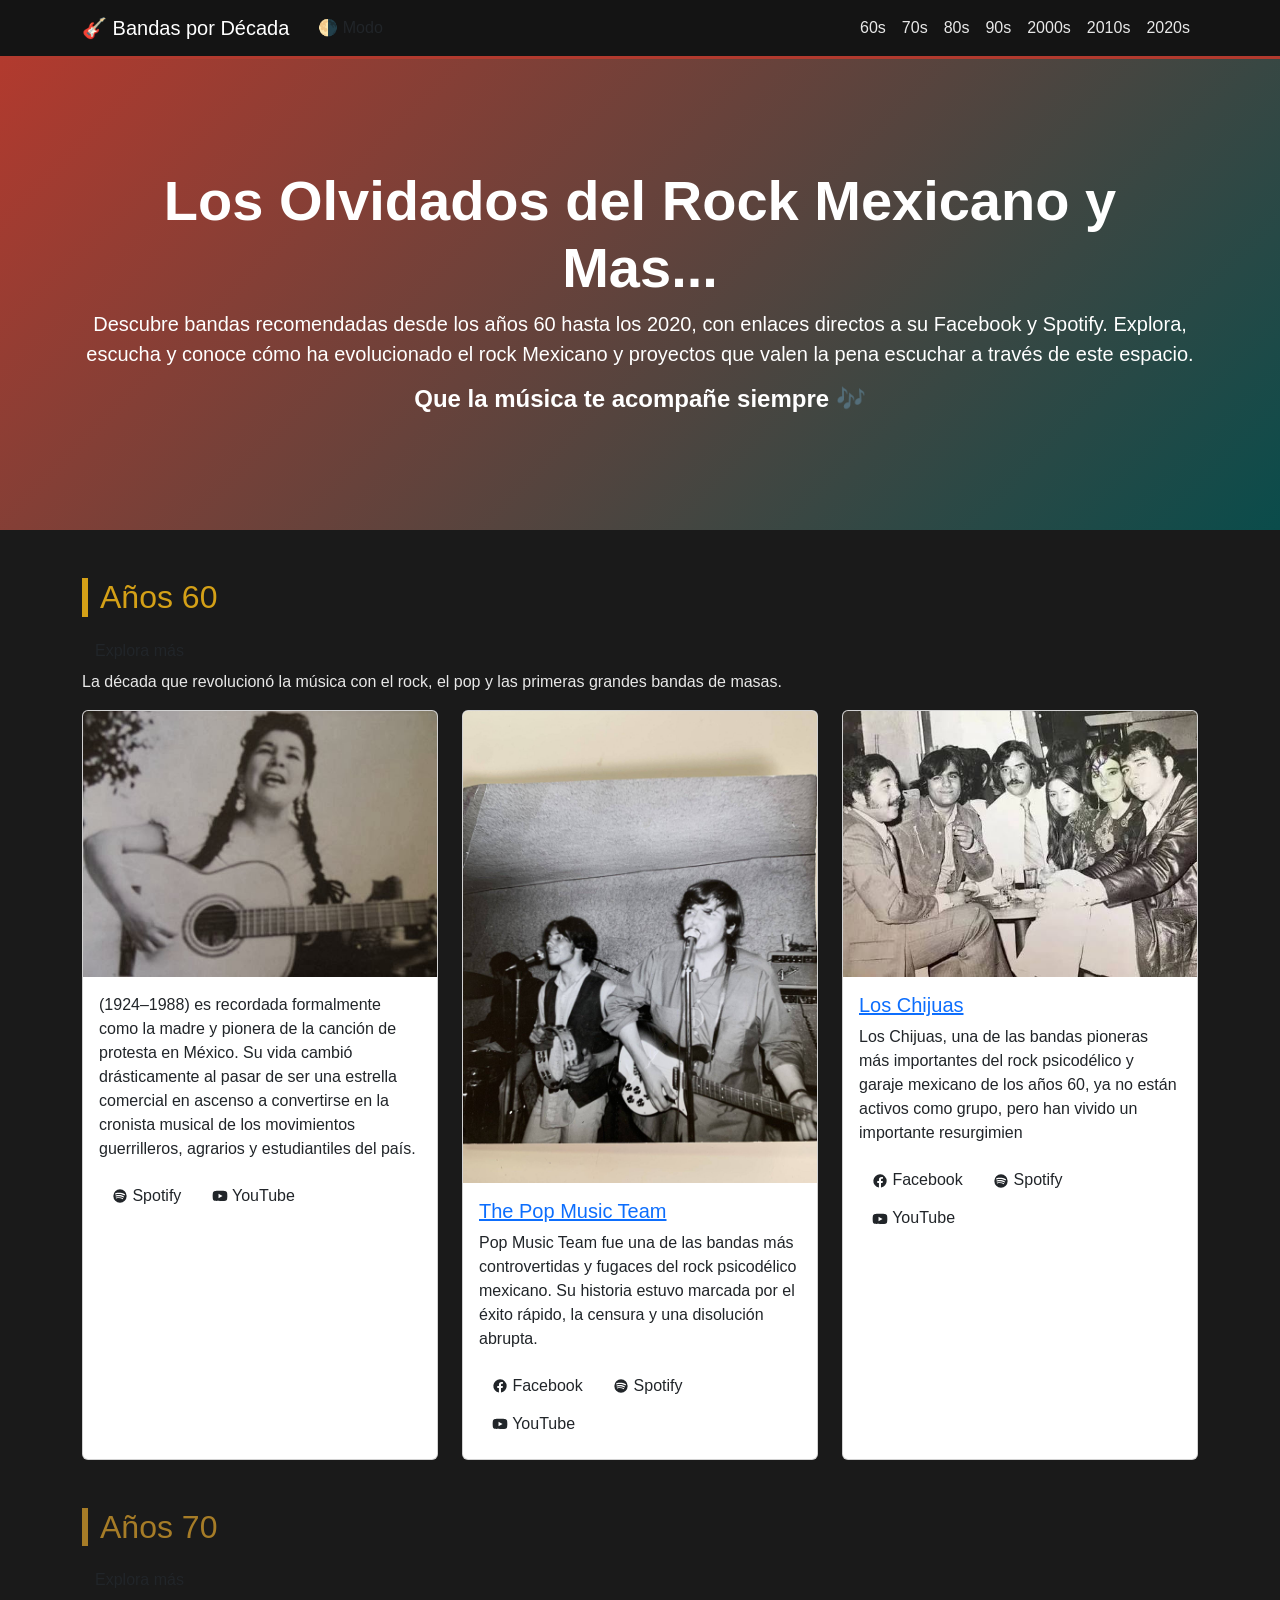
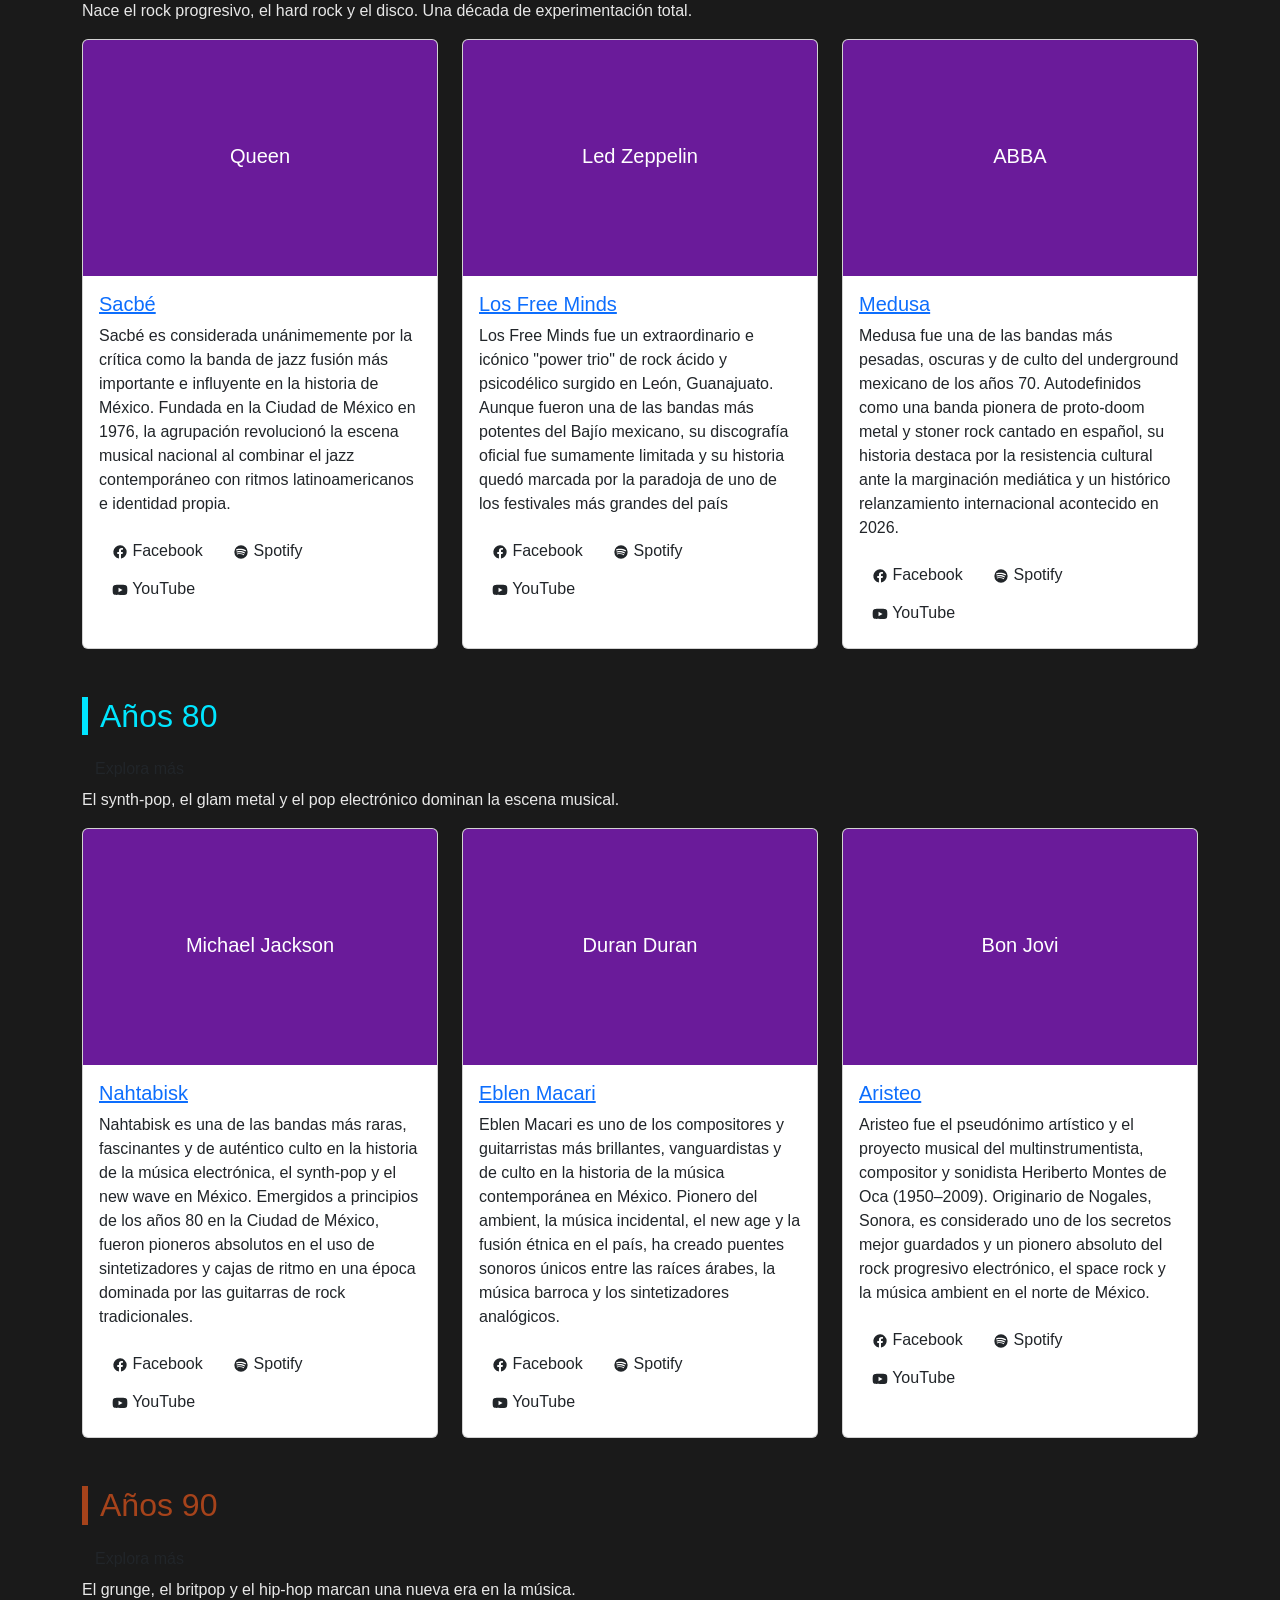
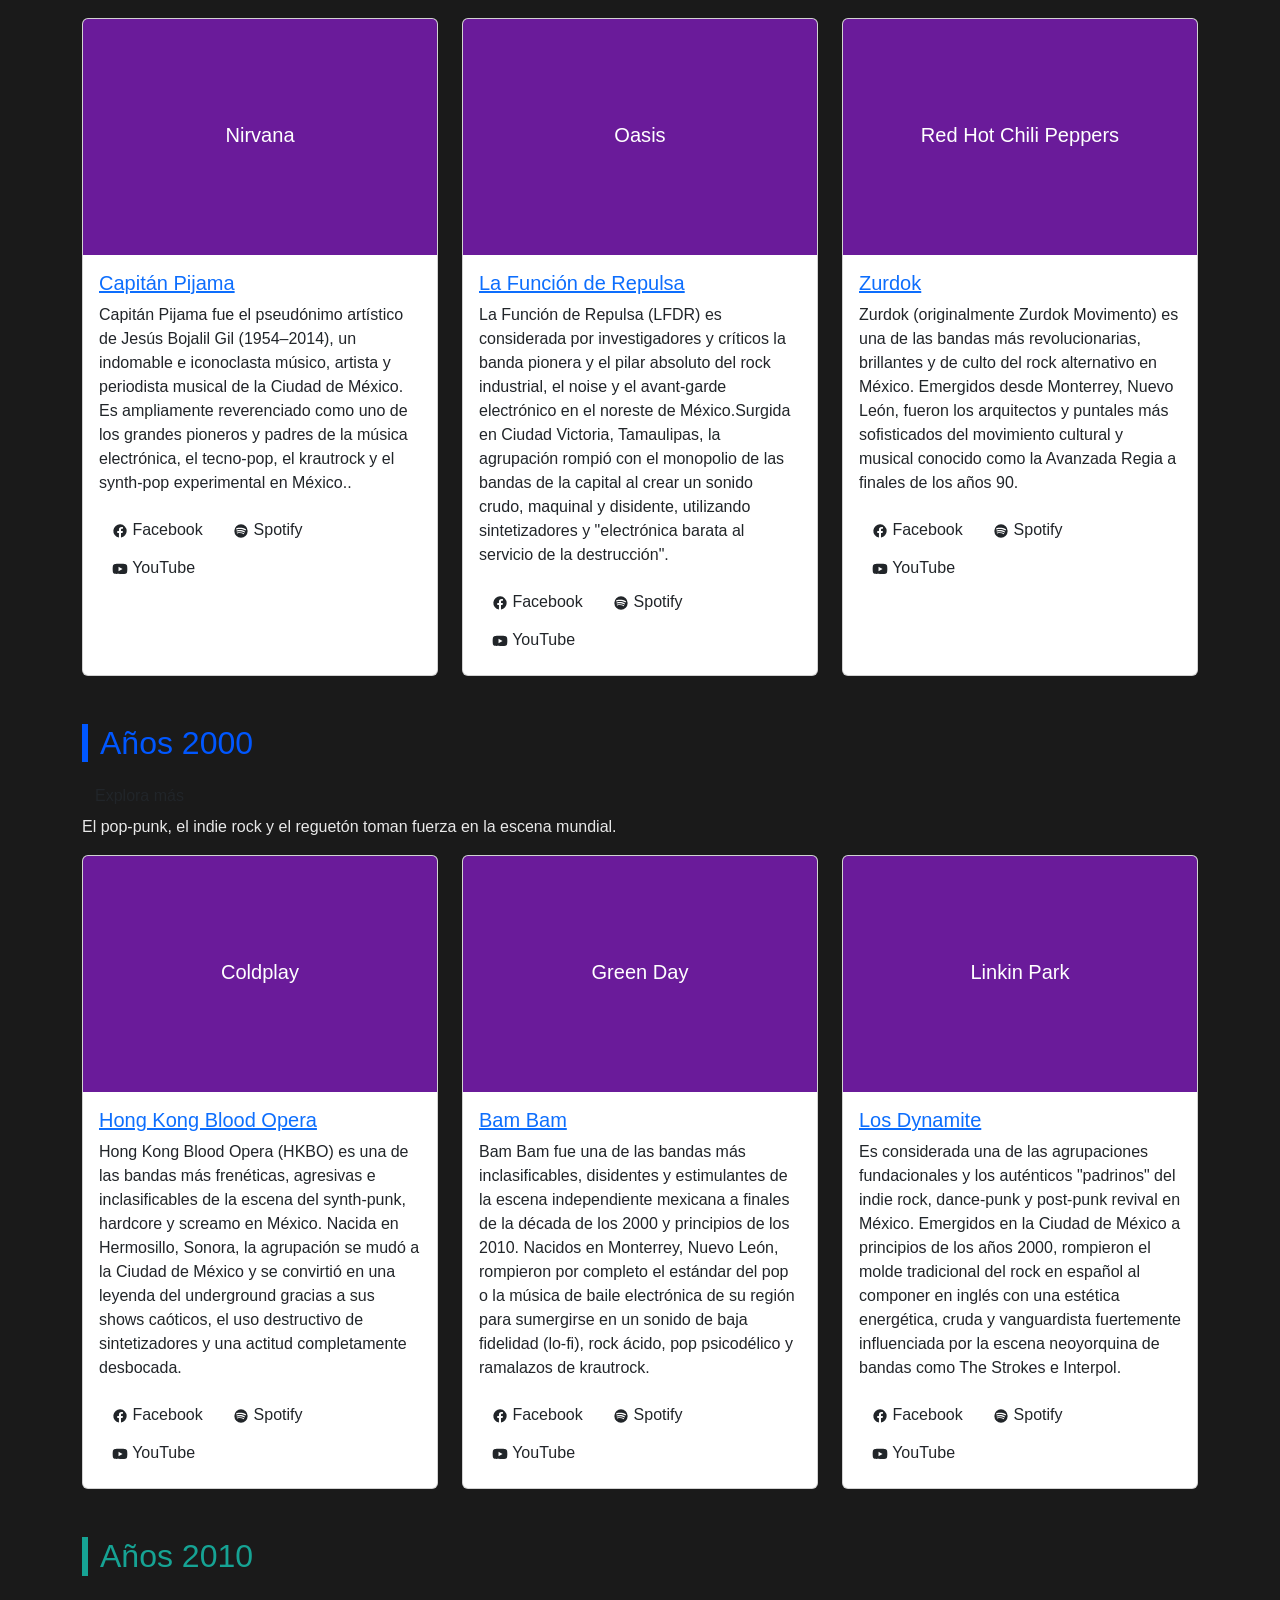
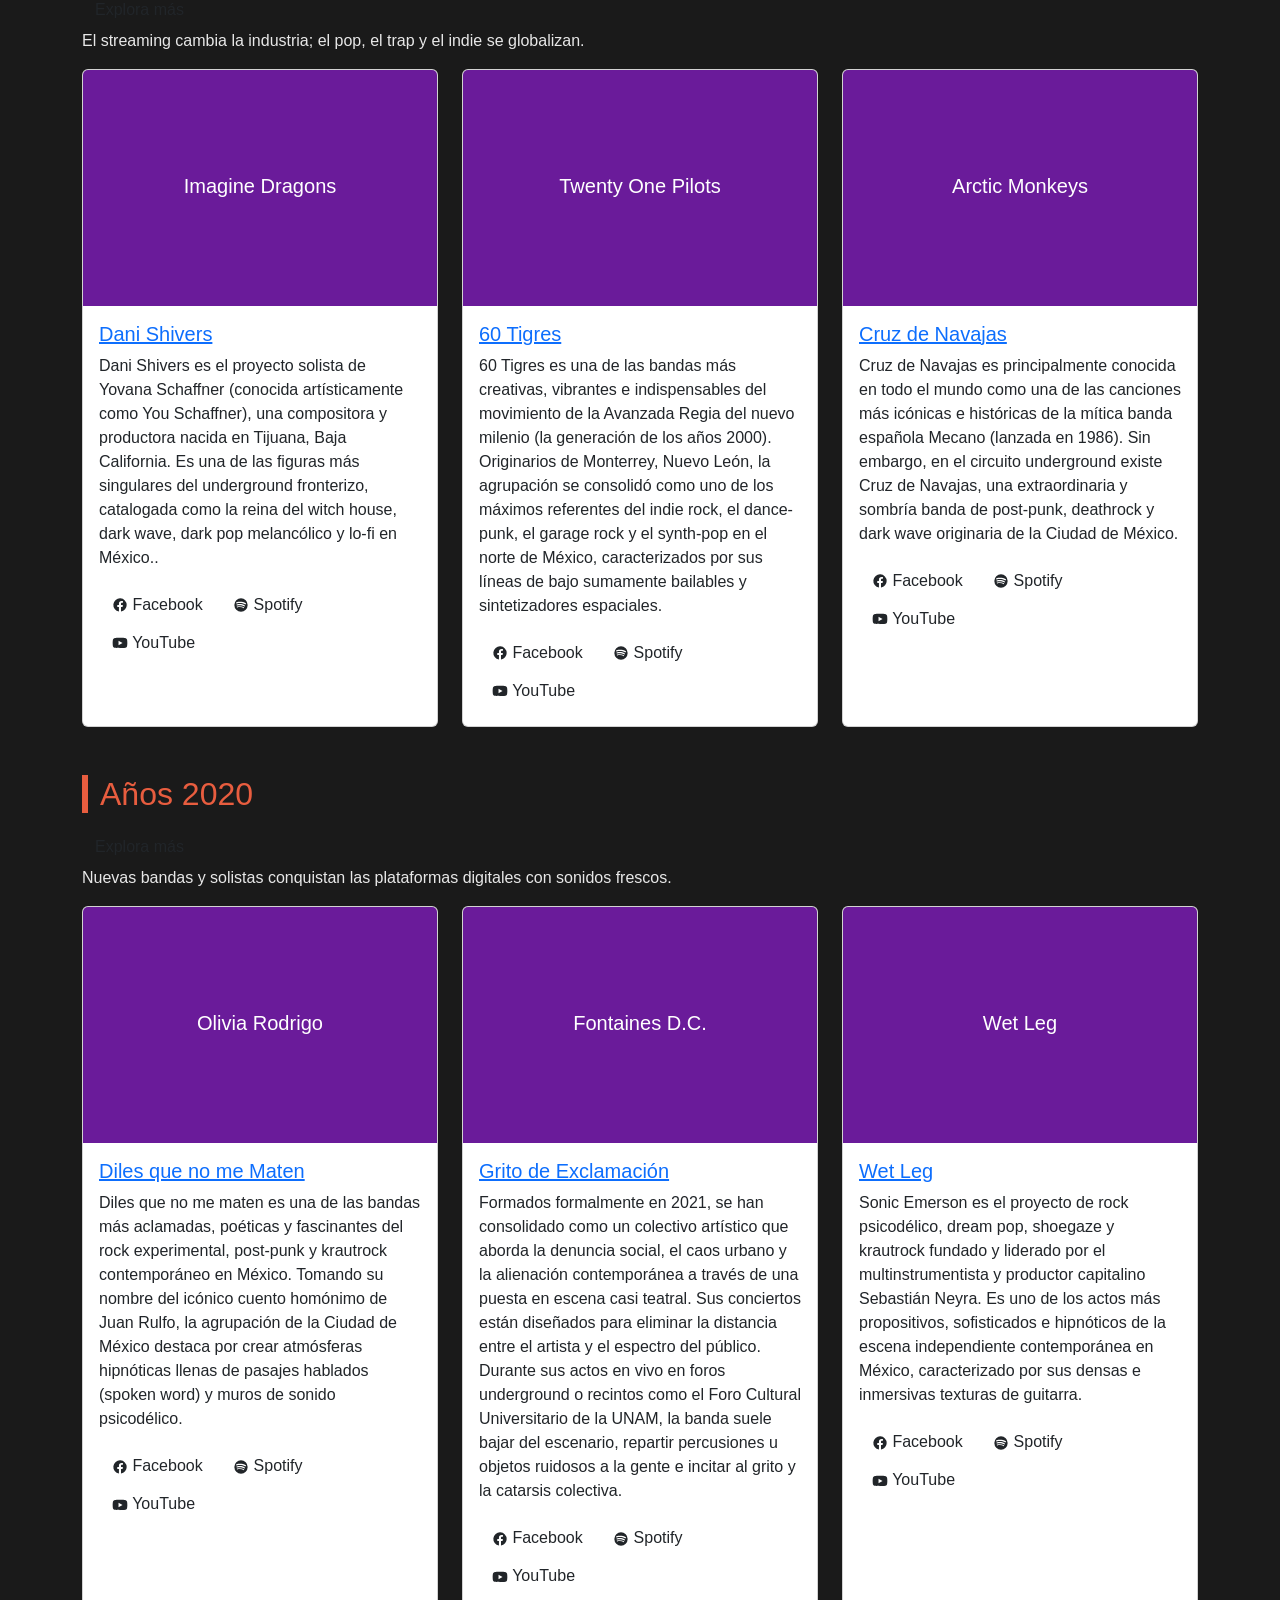
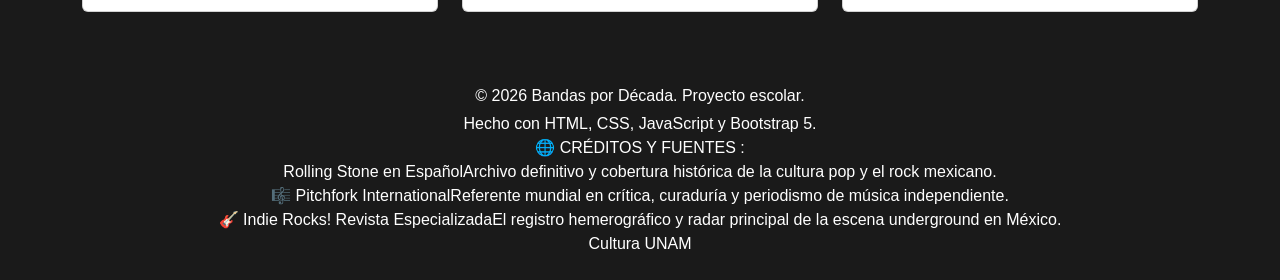
==== commit 638c1b12: "Se agrega footer y js section" ====
--- a/index.html
+++ b/index.html
@@ -380,7 +380,20 @@
   </main>
 
 
-
+<!-- FOOTER -->
+  <footer class="text-center text-white py-4 mi-footer">
+    <div class="container">
+      <p class="mb-1">&copy; 2026 Bandas por Década. Proyecto escolar.</p>
+      <p class="mb-0">Hecho con HTML, CSS, JavaScript y Bootstrap 5.</p>
+      <p class ="mb-0">🌐 CRÉDITOS Y FUENTES : <br> Rolling Stone en EspañolArchivo definitivo y cobertura histórica de la cultura pop y el rock mexicano.<br>🎼 Pitchfork InternationalReferente mundial en crítica, curaduría y periodismo de música independiente.<br>🎸 Indie Rocks! Revista EspecializadaEl registro hemerográfico y radar principal de la escena underground en México.<br>Cultura UNAM</p> 
+    </div>
+  </footer>
+
+  <!-- Bootstrap JS -->
+  <script src="https://cdn.jsdelivr.net/npm/bootstrap@5.3.3/dist/js/bootstrap.bundle.min.js"></script>
+
+  <!-- JS propio -->
+  <script src="js/script.js"></script>
 
 
 </body>
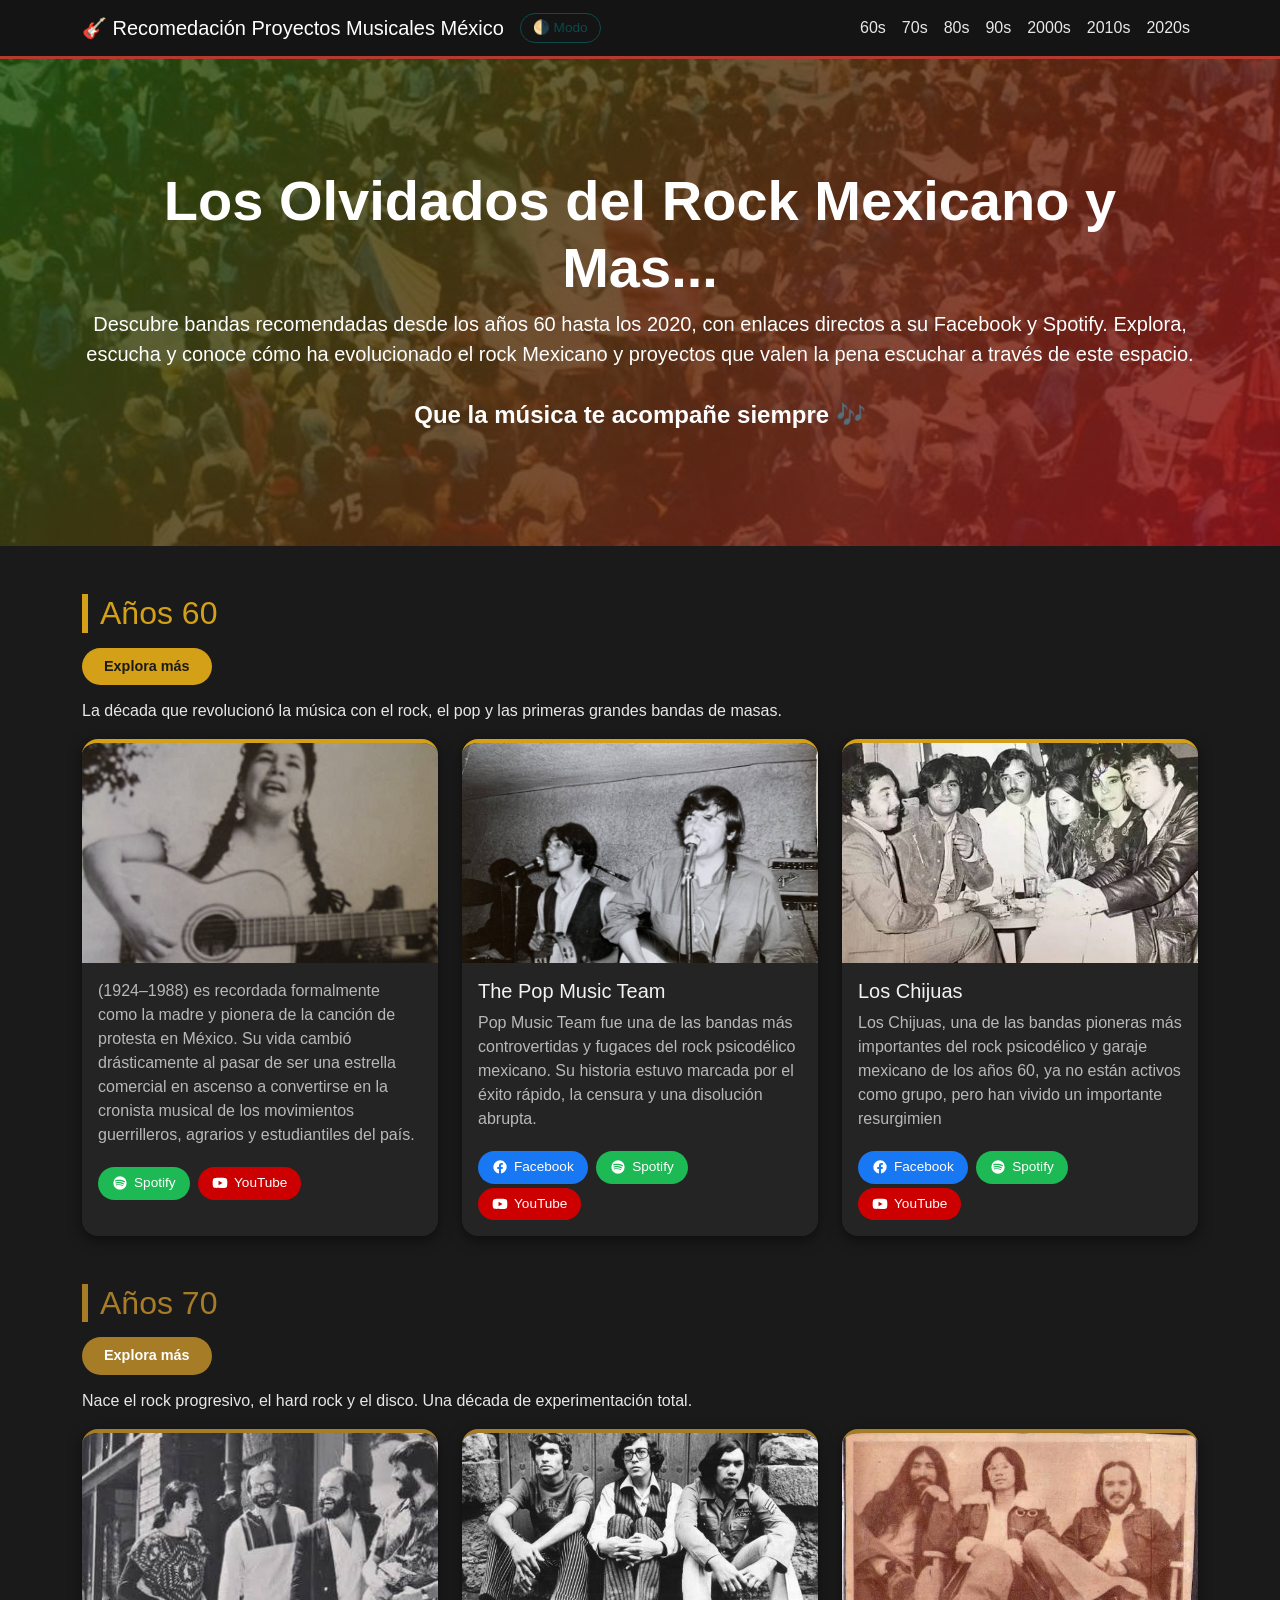
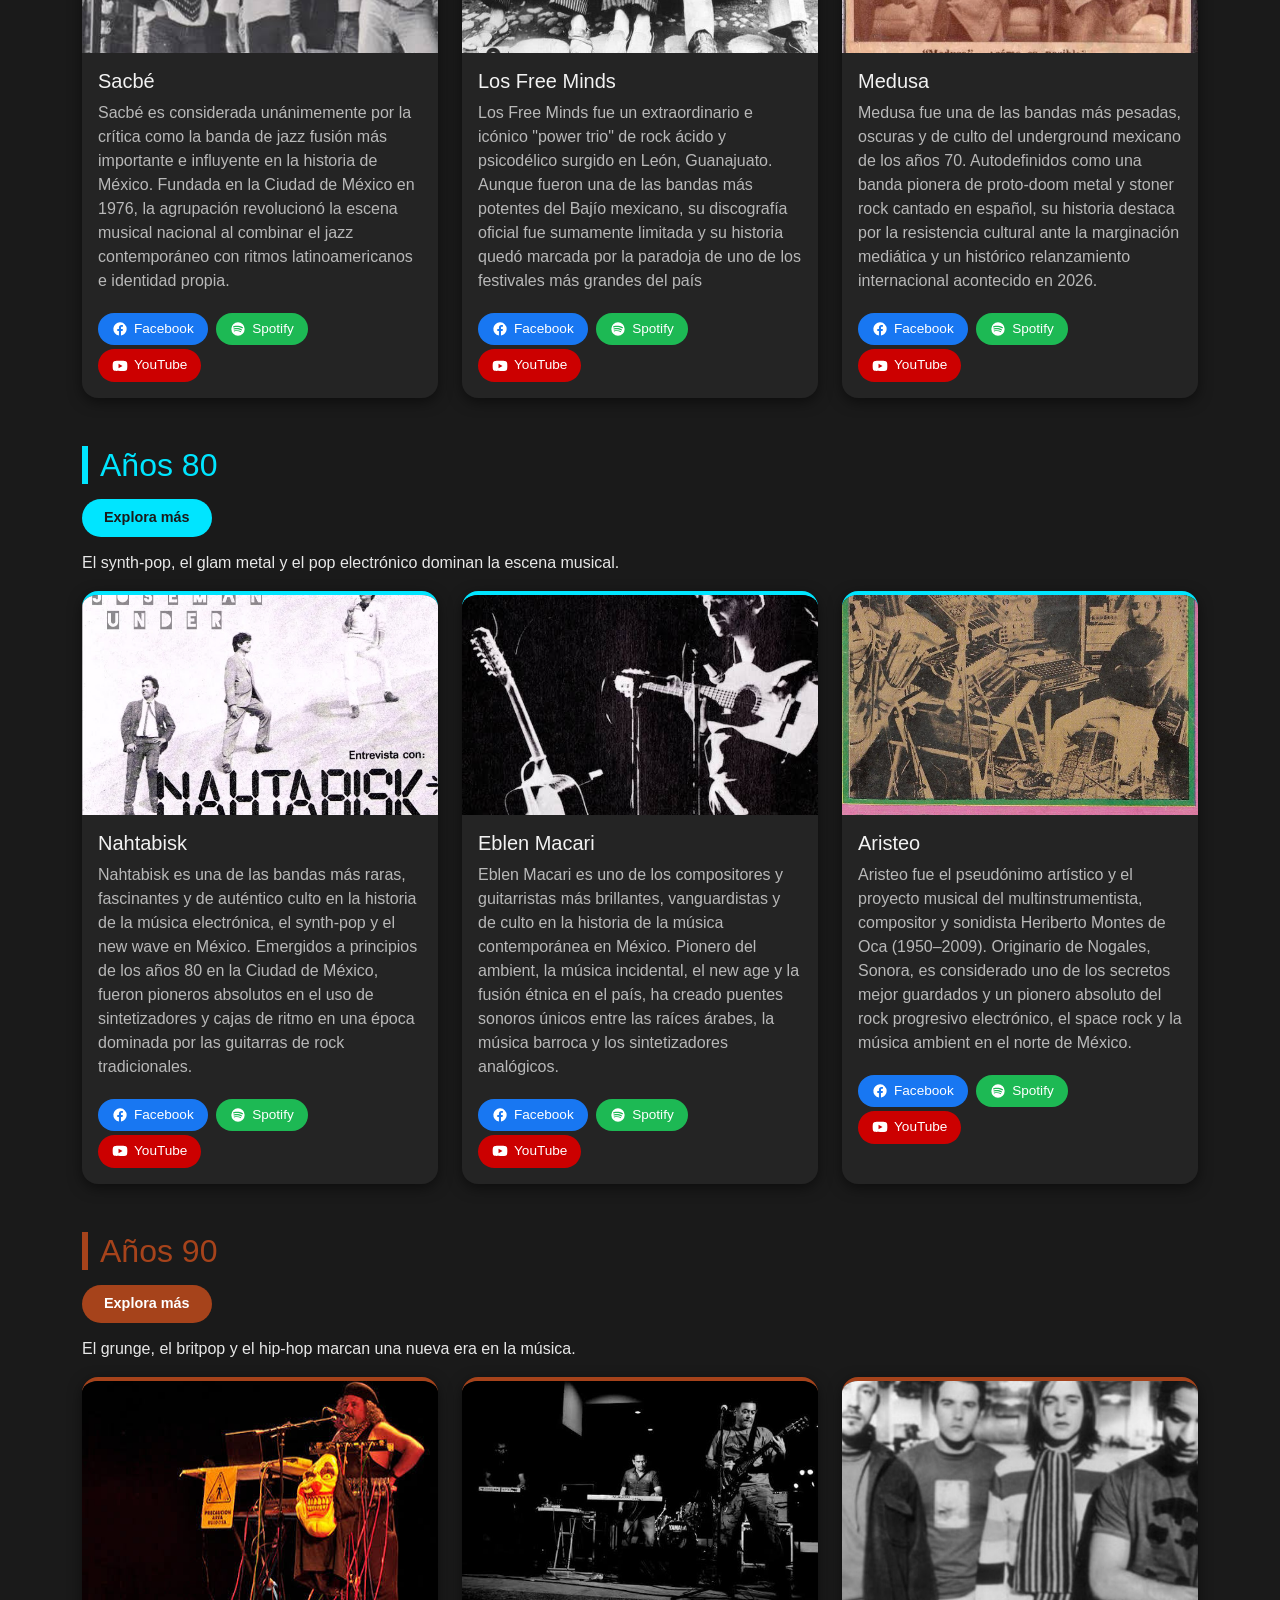
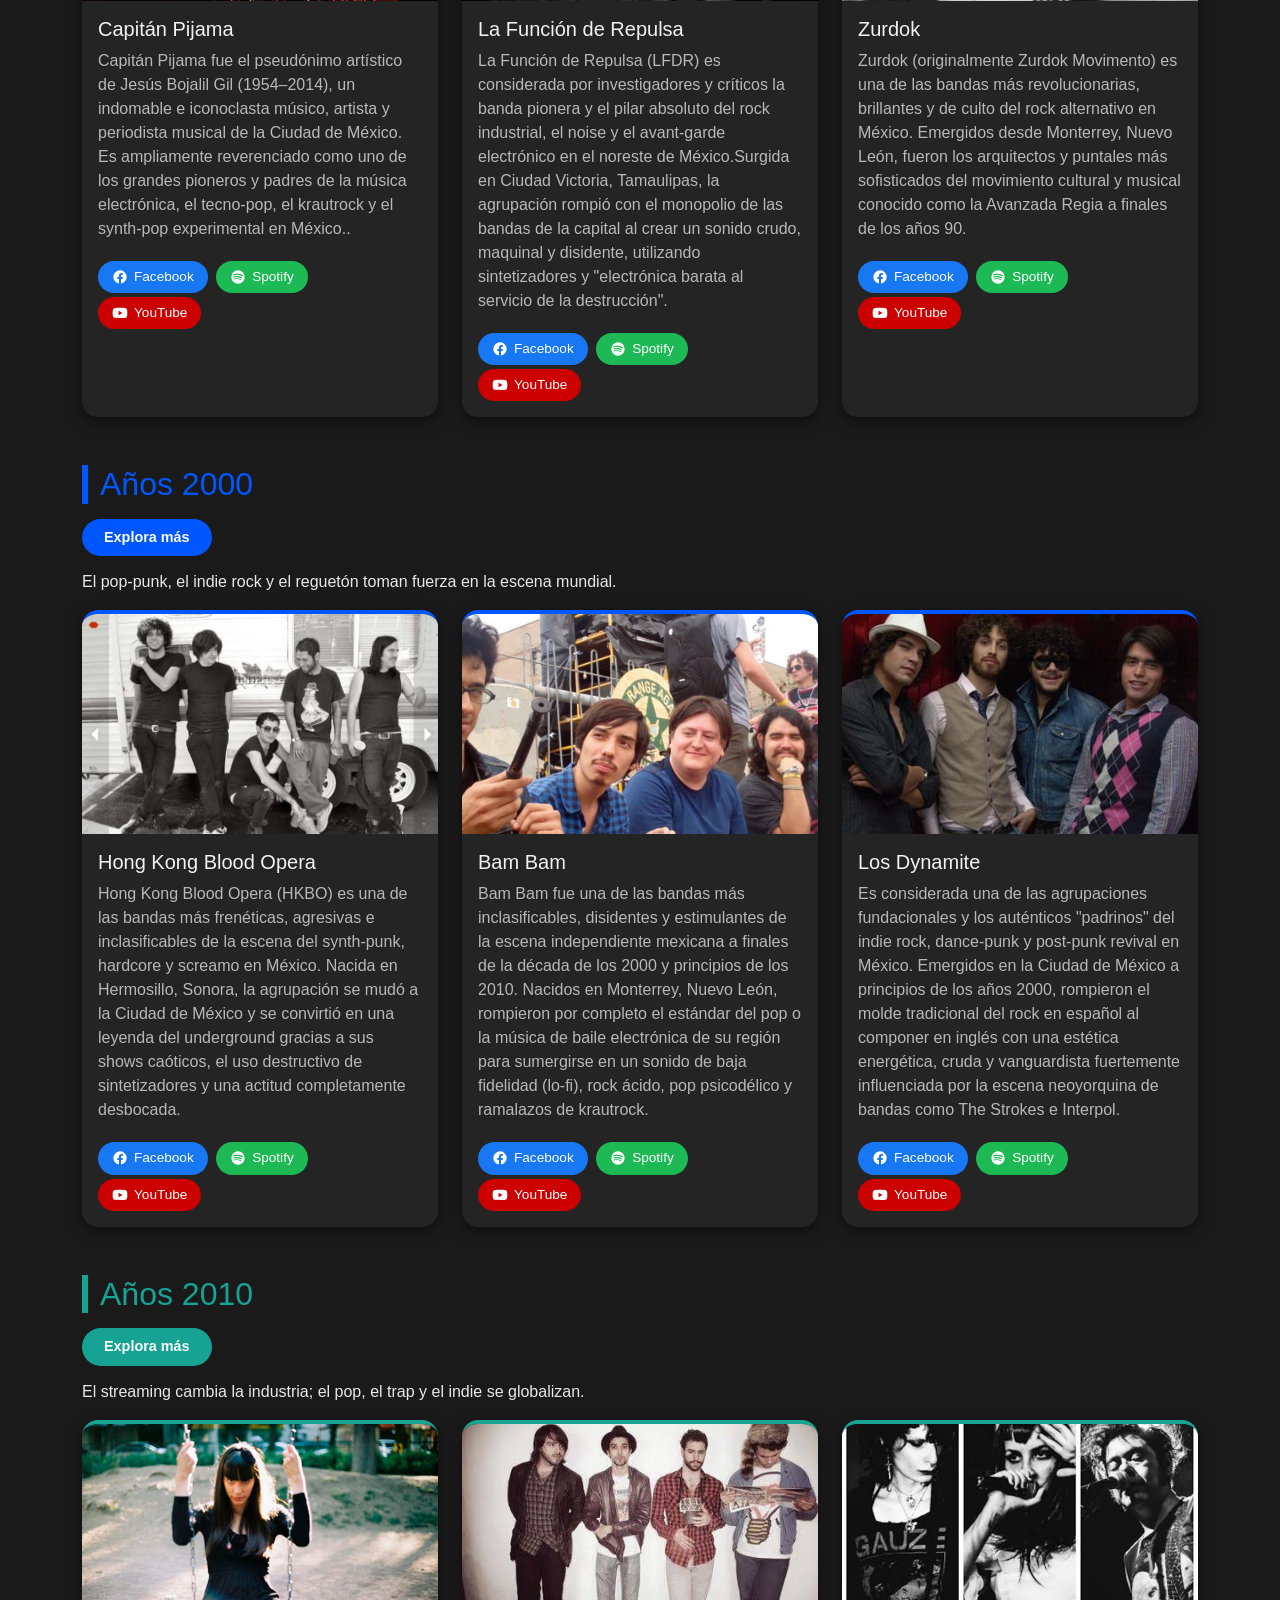
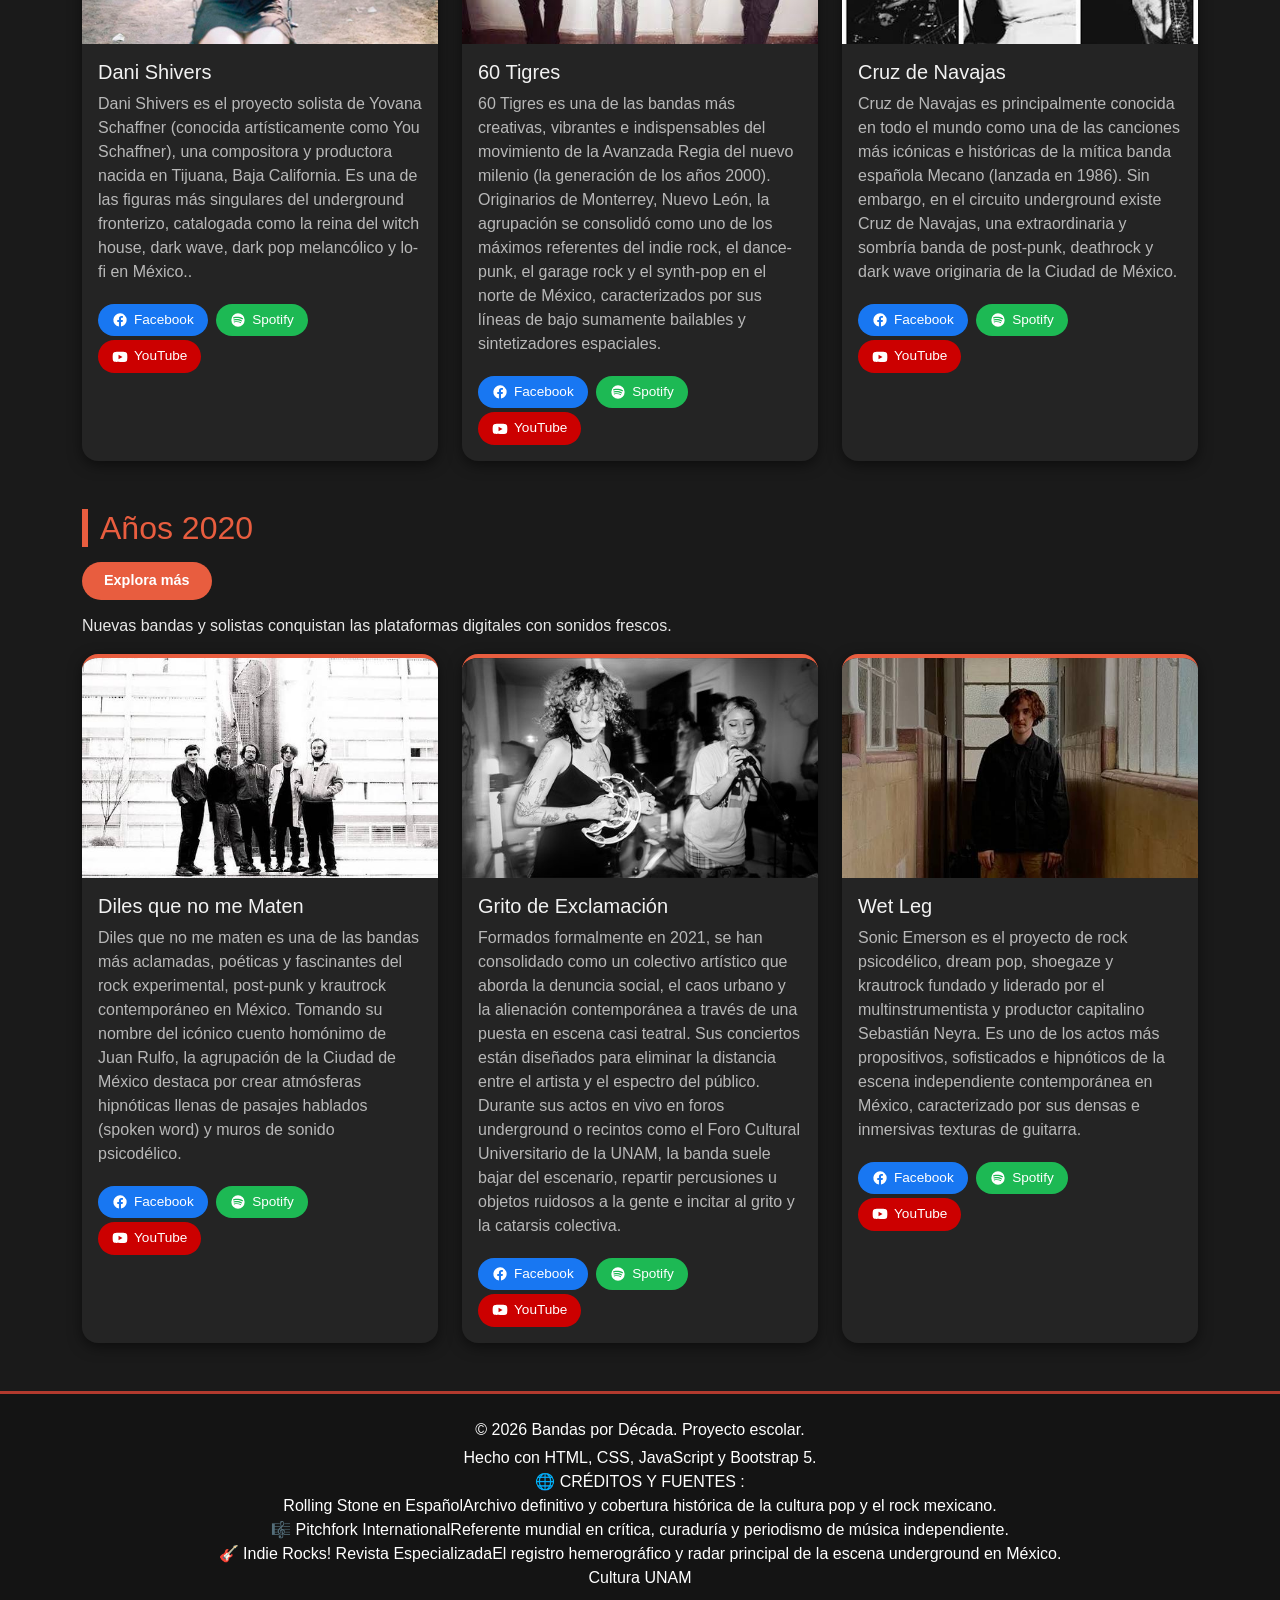
==== commit 10844b26: "Se agregan cambios al index.hmtl por problemas con visualizacion de ruta de imagenes" ====
--- a/index.html
+++ b/index.html
@@ -19,7 +19,7 @@
   <header>
     <nav class="navbar navbar-expand-lg navbar-dark mi-navbar sticky-top">
       <div class="container">
-        <a class="navbar-brand" href="#inicio">🎸 Bandas por Década</a>
+        <a class="navbar-brand" href="#inicio">🎸 Recomedación Proyectos Musicales México</a>
         <button class="btn btn-modo me-2" onclick="document.body.classList.toggle('modo-claro')">🌗 Modo</button>
         <button class="navbar-toggler" type="button" data-bs-toggle="collapse" data-bs-target="#menuNav">
           <span class="navbar-toggler-icon"></span>
@@ -42,7 +42,7 @@
 <!-- TÍTULO PRINCIPAL Y DESCRIPCIÓN -->
 <section id="inicio" class="titulo-principal text-center text-white position-relative overflow-hidden">
 
-  <img src="imagenes/principal.jpg" class="hero-imagen-fija" alt="Rock mexicano"
+  <img src="images/principal.jpg" class="hero-imagen-fija" alt="Rock mexicano"
        onerror="this.style.display='none'">
 
   <div class="hero-overlay-degradado"></div>
@@ -115,7 +115,7 @@
       <div class="row g-4">
         <div class="col-md-4">
           <div class="card card-banda h-100">
-            <a  class="enlace-card"><img src="imagenes/sacbe.jpg" class="card-img-top" alt="Queen" onerror="this.onerror=null;this.src='data:image/svg+xml;utf8,<svg xmlns=%27http://www.w3.org/2000/svg%27 width=%27600%27 height=%27400%27><rect width=%27600%27 height=%27400%27 fill=%27%236a1b9a%27/><text x=%27300%27 y=%27200%27 font-family=%27Segoe UI, Verdana, sans-serif%27 font-size=%2734%27 fill=%27%23ffffff%27 text-anchor=%27middle%27 dominant-baseline=%27middle%27>Queen</text></svg>'"></a>
+            <a  class="enlace-card"><img src="images/sacbe.jpg" class="card-img-top" alt="Queen" onerror="this.onerror=null;this.src='data:image/svg+xml;utf8,<svg xmlns=%27http://www.w3.org/2000/svg%27 width=%27600%27 height=%27400%27><rect width=%27600%27 height=%27400%27 fill=%27%236a1b9a%27/><text x=%27300%27 y=%27200%27 font-family=%27Segoe UI, Verdana, sans-serif%27 font-size=%2734%27 fill=%27%23ffffff%27 text-anchor=%27middle%27 dominant-baseline=%27middle%27>Queen</text></svg>'"></a>
             <div class="card-body">
               <a href="bandas/sacbe.html" class="enlace-card"><h5 class="card-title">Sacbé</h5></a>
               <p class="card-text">Sacbé es considerada unánimemente por la crítica como la banda de jazz fusión más importante e influyente en la historia de México. Fundada en la Ciudad de México en 1976, la agrupación revolucionó la escena musical nacional al combinar el jazz contemporáneo con ritmos latinoamericanos e identidad propia.</p>
@@ -127,7 +127,7 @@
         </div>
         <div class="col-md-4">
           <div class="card card-banda h-100">
-            <a class="enlace-card"><img src="imagenes/free.jpg" class="card-img-top" alt="Led Zeppelin" onerror="this.onerror=null;this.src='data:image/svg+xml;utf8,<svg xmlns=%27http://www.w3.org/2000/svg%27 width=%27600%27 height=%27400%27><rect width=%27600%27 height=%27400%27 fill=%27%236a1b9a%27/><text x=%27300%27 y=%27200%27 font-family=%27Segoe UI, Verdana, sans-serif%27 font-size=%2734%27 fill=%27%23ffffff%27 text-anchor=%27middle%27 dominant-baseline=%27middle%27>Led Zeppelin</text></svg>'"></a>
+            <a class="enlace-card"><img src="images/free.jpg" class="card-img-top" alt="Los Free Minds" onerror="this.onerror=null;this.src='data:image/svg+xml;utf8,<svg xmlns=%27http://www.w3.org/2000/svg%27 width=%27600%27 height=%27400%27><rect width=%27600%27 height=%27400%27 fill=%27%236a1b9a%27/><text x=%27300%27 y=%27200%27 font-family=%27Segoe UI, Verdana, sans-serif%27 font-size=%2734%27 fill=%27%23ffffff%27 text-anchor=%27middle%27 dominant-baseline=%27middle%27>Led Zeppelin</text></svg>'"></a>
             <div class="card-body">
               <a href="bandas/free.html" class="enlace-card"><h5 class="card-title">Los Free Minds</h5></a>
               <p class="card-text">Los Free Minds fue un extraordinario e icónico "power trio" de rock ácido y psicodélico surgido en León, Guanajuato. Aunque fueron una de las bandas más potentes del Bajío mexicano, su discografía oficial fue sumamente limitada y su historia quedó marcada por la paradoja de uno de los festivales más grandes del país</p>
@@ -139,7 +139,7 @@
         </div>
         <div class="col-md-4">
           <div class="card card-banda h-100">
-            <a class="enlace-card"><img src="imagenes/medusa.jpg" class="card-img-top" alt="ABBA" onerror="this.onerror=null;this.src='data:image/svg+xml;utf8,<svg xmlns=%27http://www.w3.org/2000/svg%27 width=%27600%27 height=%27400%27><rect width=%27600%27 height=%27400%27 fill=%27%236a1b9a%27/><text x=%27300%27 y=%27200%27 font-family=%27Segoe UI, Verdana, sans-serif%27 font-size=%2734%27 fill=%27%23ffffff%27 text-anchor=%27middle%27 dominant-baseline=%27middle%27>ABBA</text></svg>'"></a>
+            <a class="enlace-card"><img src="images/medusa.jpg" class="card-img-top" alt="ABBA" onerror="this.onerror=null;this.src='data:image/svg+xml;utf8,<svg xmlns=%27http://www.w3.org/2000/svg%27 width=%27600%27 height=%27400%27><rect width=%27600%27 height=%27400%27 fill=%27%236a1b9a%27/><text x=%27300%27 y=%27200%27 font-family=%27Segoe UI, Verdana, sans-serif%27 font-size=%2734%27 fill=%27%23ffffff%27 text-anchor=%27middle%27 dominant-baseline=%27middle%27>ABBA</text></svg>'"></a>
             <div class="card-body">
               <a href="bandas/medusa.html" class="enlace-card"><h5 class="card-title">Medusa</h5></a>
               <p class="card-text">Medusa fue una de las bandas más pesadas, oscuras y de culto del underground mexicano de los años 70. Autodefinidos como una banda pionera de proto-doom metal y stoner rock cantado en español, su historia destaca por la resistencia cultural ante la marginación mediática y un histórico relanzamiento internacional acontecido en 2026.</p>
@@ -160,7 +160,7 @@
       <div class="row g-4">
         <div class="col-md-4">
           <div class="card card-banda h-100">
-            <a href="bandas/natabisk.html" class="enlace-card"><img src="imagenes/nata3.jpg" class="card-img-top" alt="Michael Jackson" onerror="this.onerror=null;this.src='data:image/svg+xml;utf8,<svg xmlns=%27http://www.w3.org/2000/svg%27 width=%27600%27 height=%27400%27><rect width=%27600%27 height=%27400%27 fill=%27%236a1b9a%27/><text x=%27300%27 y=%27200%27 font-family=%27Segoe UI, Verdana, sans-serif%27 font-size=%2734%27 fill=%27%23ffffff%27 text-anchor=%27middle%27 dominant-baseline=%27middle%27>Michael Jackson</text></svg>'"></a>
+            <a href="bandas/natabisk.html" class="enlace-card"><img src="images/nata3.jpg" class="card-img-top" alt="Michael Jackson" onerror="this.onerror=null;this.src='data:image/svg+xml;utf8,<svg xmlns=%27http://www.w3.org/2000/svg%27 width=%27600%27 height=%27400%27><rect width=%27600%27 height=%27400%27 fill=%27%236a1b9a%27/><text x=%27300%27 y=%27200%27 font-family=%27Segoe UI, Verdana, sans-serif%27 font-size=%2734%27 fill=%27%23ffffff%27 text-anchor=%27middle%27 dominant-baseline=%27middle%27>Michael Jackson</text></svg>'"></a>
             <div class="card-body">
               <a href="bandas/natabisk.html" class="enlace-card"><h5 class="card-title">Nahtabisk</h5></a>
               <p class="card-text">Nahtabisk es una de las bandas más raras, fascinantes y de auténtico culto en la historia de la música electrónica, el synth-pop y el new wave en México. Emergidos a principios de los años 80 en la Ciudad de México, fueron pioneros absolutos en el uso de sintetizadores y cajas de ritmo en una época dominada por las guitarras de rock tradicionales.</p>
@@ -172,7 +172,7 @@
         </div>
         <div class="col-md-4">
           <div class="card card-banda h-100">
-            <a href="bandas/eblen.html" class="enlace-card"><img src="imagenes/eblen2.jpg" class="card-img-top" alt="Duran Duran" onerror="this.onerror=null;this.src='data:image/svg+xml;utf8,<svg xmlns=%27http://www.w3.org/2000/svg%27 width=%27600%27 height=%27400%27><rect width=%27600%27 height=%27400%27 fill=%27%236a1b9a%27/><text x=%27300%27 y=%27200%27 font-family=%27Segoe UI, Verdana, sans-serif%27 font-size=%2734%27 fill=%27%23ffffff%27 text-anchor=%27middle%27 dominant-baseline=%27middle%27>Duran Duran</text></svg>'"></a>
+            <a href="bandas/eblen.html" class="enlace-card"><img src="images/eblen2.jpg" class="card-img-top" alt="Duran Duran" onerror="this.onerror=null;this.src='data:image/svg+xml;utf8,<svg xmlns=%27http://www.w3.org/2000/svg%27 width=%27600%27 height=%27400%27><rect width=%27600%27 height=%27400%27 fill=%27%236a1b9a%27/><text x=%27300%27 y=%27200%27 font-family=%27Segoe UI, Verdana, sans-serif%27 font-size=%2734%27 fill=%27%23ffffff%27 text-anchor=%27middle%27 dominant-baseline=%27middle%27>Duran Duran</text></svg>'"></a>
             <div class="card-body">
               <a href="bandas/eblen.html" class="enlace-card"><h5 class="card-title">Eblen Macari</h5></a>
               <p class="card-text">Eblen Macari es uno de los compositores y guitarristas más brillantes, vanguardistas y de culto en la historia de la música contemporánea en México. Pionero del ambient, la música incidental, el new age y la fusión étnica en el país, ha creado puentes sonoros únicos entre las raíces árabes, la música barroca y los sintetizadores analógicos.</p>
@@ -184,7 +184,7 @@
         </div>
         <div class="col-md-4">
           <div class="card card-banda h-100">
-            <a href="bandas/aristeo.html" class="enlace-card"><img src="imagenes/aris.jpg" class="card-img-top" alt="Bon Jovi" onerror="this.onerror=null;this.src='data:image/svg+xml;utf8,<svg xmlns=%27http://www.w3.org/2000/svg%27 width=%27600%27 height=%27400%27><rect width=%27600%27 height=%27400%27 fill=%27%236a1b9a%27/><text x=%27300%27 y=%27200%27 font-family=%27Segoe UI, Verdana, sans-serif%27 font-size=%2734%27 fill=%27%23ffffff%27 text-anchor=%27middle%27 dominant-baseline=%27middle%27>Bon Jovi</text></svg>'"></a>
+            <a href="bandas/aristeo.html" class="enlace-card"><img src="images/aris.jpg" class="card-img-top" alt="Bon Jovi" onerror="this.onerror=null;this.src='data:image/svg+xml;utf8,<svg xmlns=%27http://www.w3.org/2000/svg%27 width=%27600%27 height=%27400%27><rect width=%27600%27 height=%27400%27 fill=%27%236a1b9a%27/><text x=%27300%27 y=%27200%27 font-family=%27Segoe UI, Verdana, sans-serif%27 font-size=%2734%27 fill=%27%23ffffff%27 text-anchor=%27middle%27 dominant-baseline=%27middle%27>Bon Jovi</text></svg>'"></a>
             <div class="card-body">
               <a href="bandas/aristeo.html" class="enlace-card"><h5 class="card-title">Aristeo</h5></a>
               <p class="card-text">Aristeo fue el pseudónimo artístico y el proyecto musical del multinstrumentista, compositor y sonidista Heriberto Montes de Oca (1950–2009). Originario de Nogales, Sonora, es considerado uno de los secretos mejor guardados y un pionero absoluto del rock progresivo electrónico, el space rock y la música ambient en el norte de México.</p>
@@ -205,7 +205,7 @@
       <div class="row g-4">
         <div class="col-md-4">
           <div class="card card-banda h-100">
-            <a href="bandas/pijama.html" class="enlace-card"><img src="imagenes/pijama.jpg" class="card-img-top" alt="Nirvana" onerror="this.onerror=null;this.src='data:image/svg+xml;utf8,<svg xmlns=%27http://www.w3.org/2000/svg%27 width=%27600%27 height=%27400%27><rect width=%27600%27 height=%27400%27 fill=%27%236a1b9a%27/><text x=%27300%27 y=%27200%27 font-family=%27Segoe UI, Verdana, sans-serif%27 font-size=%2734%27 fill=%27%23ffffff%27 text-anchor=%27middle%27 dominant-baseline=%27middle%27>Nirvana</text></svg>'"></a>
+            <a href="bandas/pijama.html" class="enlace-card"><img src="images/pijama.jpg" class="card-img-top" alt="Nirvana" onerror="this.onerror=null;this.src='data:image/svg+xml;utf8,<svg xmlns=%27http://www.w3.org/2000/svg%27 width=%27600%27 height=%27400%27><rect width=%27600%27 height=%27400%27 fill=%27%236a1b9a%27/><text x=%27300%27 y=%27200%27 font-family=%27Segoe UI, Verdana, sans-serif%27 font-size=%2734%27 fill=%27%23ffffff%27 text-anchor=%27middle%27 dominant-baseline=%27middle%27>Nirvana</text></svg>'"></a>
             <div class="card-body">
               <a href="bandas/pijama.html" class="enlace-card"><h5 class="card-title">Capitán Pijama </h5></a>
               <p class="card-text">Capitán Pijama fue el pseudónimo artístico de Jesús Bojalil Gil (1954–2014), un indomable e iconoclasta músico, artista y periodista musical de la Ciudad de México. Es ampliamente reverenciado como uno de los grandes pioneros y padres de la música electrónica, el tecno-pop, el krautrock y el synth-pop experimental en México..</p>
@@ -217,7 +217,7 @@
         </div>
         <div class="col-md-4">
           <div class="card card-banda h-100">
-            <a href="bandas/funcion.html" class="enlace-card"><img src="imagenes/fun1.jpg" class="card-img-top" alt="Oasis" onerror="this.onerror=null;this.src='data:image/svg+xml;utf8,<svg xmlns=%27http://www.w3.org/2000/svg%27 width=%27600%27 height=%27400%27><rect width=%27600%27 height=%27400%27 fill=%27%236a1b9a%27/><text x=%27300%27 y=%27200%27 font-family=%27Segoe UI, Verdana, sans-serif%27 font-size=%2734%27 fill=%27%23ffffff%27 text-anchor=%27middle%27 dominant-baseline=%27middle%27>Oasis</text></svg>'"></a>
+            <a href="bandas/funcion.html" class="enlace-card"><img src="images/fun1.jpg" class="card-img-top" alt="Oasis" onerror="this.onerror=null;this.src='data:image/svg+xml;utf8,<svg xmlns=%27http://www.w3.org/2000/svg%27 width=%27600%27 height=%27400%27><rect width=%27600%27 height=%27400%27 fill=%27%236a1b9a%27/><text x=%27300%27 y=%27200%27 font-family=%27Segoe UI, Verdana, sans-serif%27 font-size=%2734%27 fill=%27%23ffffff%27 text-anchor=%27middle%27 dominant-baseline=%27middle%27>Oasis</text></svg>'"></a>
             <div class="card-body">
               <a href="bandas/funcion.html" class="enlace-card"><h5 class="card-title">La Función de Repulsa</h5></a>
               <p class="card-text">La Función de Repulsa (LFDR) es considerada por investigadores y críticos la banda pionera y el pilar absoluto del rock industrial, el noise y el avant-garde electrónico en el noreste de México.Surgida en Ciudad Victoria, Tamaulipas, la agrupación rompió con el monopolio de las bandas de la capital al crear un sonido crudo, maquinal y disidente, utilizando sintetizadores y "electrónica barata al servicio de la destrucción".</p>
@@ -229,7 +229,7 @@
         </div>
         <div class="col-md-4">
           <div class="card card-banda h-100">
-            <a href="bandas/zurdok.html" class="enlace-card"><img src="imagenes/z1.jpg" class="card-img-top" alt="Red Hot Chili Peppers" onerror="this.onerror=null;this.src='data:image/svg+xml;utf8,<svg xmlns=%27http://www.w3.org/2000/svg%27 width=%27600%27 height=%27400%27><rect width=%27600%27 height=%27400%27 fill=%27%236a1b9a%27/><text x=%27300%27 y=%27200%27 font-family=%27Segoe UI, Verdana, sans-serif%27 font-size=%2734%27 fill=%27%23ffffff%27 text-anchor=%27middle%27 dominant-baseline=%27middle%27>Red Hot Chili Peppers</text></svg>'"></a>
+            <a href="bandas/zurdok.html" class="enlace-card"><img src="images/z1.jpg" class="card-img-top" alt="Red Hot Chili Peppers" onerror="this.onerror=null;this.src='data:image/svg+xml;utf8,<svg xmlns=%27http://www.w3.org/2000/svg%27 width=%27600%27 height=%27400%27><rect width=%27600%27 height=%27400%27 fill=%27%236a1b9a%27/><text x=%27300%27 y=%27200%27 font-family=%27Segoe UI, Verdana, sans-serif%27 font-size=%2734%27 fill=%27%23ffffff%27 text-anchor=%27middle%27 dominant-baseline=%27middle%27>Red Hot Chili Peppers</text></svg>'"></a>
             <div class="card-body">
               <a href="bandas/zurdok.html" class="enlace-card"><h5 class="card-title">Zurdok</h5></a>
               <p class="card-text">Zurdok (originalmente Zurdok Movimento) es una de las bandas más revolucionarias, brillantes y de culto del rock alternativo en México. Emergidos desde Monterrey, Nuevo León, fueron los arquitectos y puntales más sofisticados del movimiento cultural y musical conocido como la Avanzada Regia a finales de los años 90.</p>
@@ -250,7 +250,7 @@
       <div class="row g-4">
         <div class="col-md-4">
           <div class="card card-banda h-100">
-            <a href="bandas/hongkong.html" class="enlace-card"><img src="imagenes/hk2.jpg" class="card-img-top" alt="Coldplay" onerror="this.onerror=null;this.src='data:image/svg+xml;utf8,<svg xmlns=%27http://www.w3.org/2000/svg%27 width=%27600%27 height=%27400%27><rect width=%27600%27 height=%27400%27 fill=%27%236a1b9a%27/><text x=%27300%27 y=%27200%27 font-family=%27Segoe UI, Verdana, sans-serif%27 font-size=%2734%27 fill=%27%23ffffff%27 text-anchor=%27middle%27 dominant-baseline=%27middle%27>Coldplay</text></svg>'"></a>
+            <a href="bandas/hongkong.html" class="enlace-card"><img src="images/hk2.jpg" class="card-img-top" alt="Coldplay" onerror="this.onerror=null;this.src='data:image/svg+xml;utf8,<svg xmlns=%27http://www.w3.org/2000/svg%27 width=%27600%27 height=%27400%27><rect width=%27600%27 height=%27400%27 fill=%27%236a1b9a%27/><text x=%27300%27 y=%27200%27 font-family=%27Segoe UI, Verdana, sans-serif%27 font-size=%2734%27 fill=%27%23ffffff%27 text-anchor=%27middle%27 dominant-baseline=%27middle%27>Coldplay</text></svg>'"></a>
             <div class="card-body">
               <a href="bandas/hongkong.html" class="enlace-card"><h5 class="card-title">Hong Kong Blood Opera</h5></a>
               <p class="card-text">Hong Kong Blood Opera (HKBO) es una de las bandas más frenéticas, agresivas e inclasificables de la escena del synth-punk, hardcore y screamo en México. Nacida en Hermosillo, Sonora, la agrupación se mudó a la Ciudad de México y se convirtió en una leyenda del underground gracias a sus shows caóticos, el uso destructivo de sintetizadores y una actitud completamente desbocada.</p>
@@ -262,7 +262,7 @@
         </div>
         <div class="col-md-4">
           <div class="card card-banda h-100">
-            <a href="bandas/bambam.html" class="enlace-card"><img src="imagenes/bam1.jpg" class="card-img-top" alt="Green Day" onerror="this.onerror=null;this.src='data:image/svg+xml;utf8,<svg xmlns=%27http://www.w3.org/2000/svg%27 width=%27600%27 height=%27400%27><rect width=%27600%27 height=%27400%27 fill=%27%236a1b9a%27/><text x=%27300%27 y=%27200%27 font-family=%27Segoe UI, Verdana, sans-serif%27 font-size=%2734%27 fill=%27%23ffffff%27 text-anchor=%27middle%27 dominant-baseline=%27middle%27>Green Day</text></svg>'"></a>
+            <a href="bandas/bambam.html" class="enlace-card"><img src="images/bam1.jpg" class="card-img-top" alt="Green Day" onerror="this.onerror=null;this.src='data:image/svg+xml;utf8,<svg xmlns=%27http://www.w3.org/2000/svg%27 width=%27600%27 height=%27400%27><rect width=%27600%27 height=%27400%27 fill=%27%236a1b9a%27/><text x=%27300%27 y=%27200%27 font-family=%27Segoe UI, Verdana, sans-serif%27 font-size=%2734%27 fill=%27%23ffffff%27 text-anchor=%27middle%27 dominant-baseline=%27middle%27>Green Day</text></svg>'"></a>
             <div class="card-body">
               <a href="bandas/bambam.html" class="enlace-card"><h5 class="card-title">Bam Bam</h5></a>
               <p class="card-text">Bam Bam fue una de las bandas más inclasificables, disidentes y estimulantes de la escena independiente mexicana a finales de la década de los 2000 y principios de los 2010. Nacidos en Monterrey, Nuevo León, rompieron por completo el estándar del pop o la música de baile electrónica de su región para sumergirse en un sonido de baja fidelidad (lo-fi), rock ácido, pop psicodélico y ramalazos de krautrock.</p>
@@ -274,7 +274,7 @@
         </div>
         <div class="col-md-4">
           <div class="card card-banda h-100">
-            <a href="bandas/dynamite.html" class="enlace-card"><img src="imagenes/dyna.jpg" class="card-img-top" alt="Linkin Park" onerror="this.onerror=null;this.src='data:image/svg+xml;utf8,<svg xmlns=%27http://www.w3.org/2000/svg%27 width=%27600%27 height=%27400%27><rect width=%27600%27 height=%27400%27 fill=%27%236a1b9a%27/><text x=%27300%27 y=%27200%27 font-family=%27Segoe UI, Verdana, sans-serif%27 font-size=%2734%27 fill=%27%23ffffff%27 text-anchor=%27middle%27 dominant-baseline=%27middle%27>Linkin Park</text></svg>'"></a>
+            <a href="bandas/dynamite.html" class="enlace-card"><img src="images/dyna.jpg" class="card-img-top" alt="Linkin Park" onerror="this.onerror=null;this.src='data:image/svg+xml;utf8,<svg xmlns=%27http://www.w3.org/2000/svg%27 width=%27600%27 height=%27400%27><rect width=%27600%27 height=%27400%27 fill=%27%236a1b9a%27/><text x=%27300%27 y=%27200%27 font-family=%27Segoe UI, Verdana, sans-serif%27 font-size=%2734%27 fill=%27%23ffffff%27 text-anchor=%27middle%27 dominant-baseline=%27middle%27>Linkin Park</text></svg>'"></a>
             <div class="card-body">
               <a href="bandas/dynamite.html" class="enlace-card"><h5 class="card-title">Los Dynamite</h5></a>
               <p class="card-text"> Es considerada una de las agrupaciones fundacionales y los auténticos "padrinos" del indie rock, dance-punk y post-punk revival en México. Emergidos en la Ciudad de México a principios de los años 2000, rompieron el molde tradicional del rock en español al componer en inglés con una estética energética, cruda y vanguardista fuertemente influenciada por la escena neoyorquina de bandas como The Strokes e Interpol.</p>
@@ -295,7 +295,7 @@
       <div class="row g-4">
         <div class="col-md-4">
           <div class="card card-banda h-100">
-            <a href="bandas/dani.html" class="enlace-card"><img src="imagenes/shivers1.jpg" class="card-img-top" alt="Imagine Dragons" onerror="this.onerror=null;this.src='data:image/svg+xml;utf8,<svg xmlns=%27http://www.w3.org/2000/svg%27 width=%27600%27 height=%27400%27><rect width=%27600%27 height=%27400%27 fill=%27%236a1b9a%27/><text x=%27300%27 y=%27200%27 font-family=%27Segoe UI, Verdana, sans-serif%27 font-size=%2734%27 fill=%27%23ffffff%27 text-anchor=%27middle%27 dominant-baseline=%27middle%27>Imagine Dragons</text></svg>'"></a>
+            <a href="bandas/dani.html" class="enlace-card"><img src="images/shivers1.jpg" class="card-img-top" alt="Imagine Dragons" onerror="this.onerror=null;this.src='data:image/svg+xml;utf8,<svg xmlns=%27http://www.w3.org/2000/svg%27 width=%27600%27 height=%27400%27><rect width=%27600%27 height=%27400%27 fill=%27%236a1b9a%27/><text x=%27300%27 y=%27200%27 font-family=%27Segoe UI, Verdana, sans-serif%27 font-size=%2734%27 fill=%27%23ffffff%27 text-anchor=%27middle%27 dominant-baseline=%27middle%27>Imagine Dragons</text></svg>'"></a>
             <div class="card-body">
               <a href="bandas/dani.html" class="enlace-card"><h5 class="card-title">Dani Shivers</h5></a>
               <p class="card-text">Dani Shivers es el proyecto solista de Yovana Schaffner (conocida artísticamente como You Schaffner), una compositora y productora nacida en Tijuana, Baja California. Es una de las figuras más singulares del underground fronterizo, catalogada como la reina del witch house, dark wave, dark pop melancólico y lo-fi en México..</p>
@@ -307,7 +307,7 @@
         </div>
         <div class="col-md-4">
           <div class="card card-banda h-100">
-            <a href="bandas/60.html" class="enlace-card"><img src="imagenes/60.jpg" class="card-img-top" alt="Twenty One Pilots" onerror="this.onerror=null;this.src='data:image/svg+xml;utf8,<svg xmlns=%27http://www.w3.org/2000/svg%27 width=%27600%27 height=%27400%27><rect width=%27600%27 height=%27400%27 fill=%27%236a1b9a%27/><text x=%27300%27 y=%27200%27 font-family=%27Segoe UI, Verdana, sans-serif%27 font-size=%2734%27 fill=%27%23ffffff%27 text-anchor=%27middle%27 dominant-baseline=%27middle%27>Twenty One Pilots</text></svg>'"></a>
+            <a href="bandas/60.html" class="enlace-card"><img src="images/60.jpg" class="card-img-top" alt="Twenty One Pilots" onerror="this.onerror=null;this.src='data:image/svg+xml;utf8,<svg xmlns=%27http://www.w3.org/2000/svg%27 width=%27600%27 height=%27400%27><rect width=%27600%27 height=%27400%27 fill=%27%236a1b9a%27/><text x=%27300%27 y=%27200%27 font-family=%27Segoe UI, Verdana, sans-serif%27 font-size=%2734%27 fill=%27%23ffffff%27 text-anchor=%27middle%27 dominant-baseline=%27middle%27>Twenty One Pilots</text></svg>'"></a>
             <div class="card-body">
               <a href="bandas/60.html" class="enlace-card"><h5 class="card-title">60 Tigres</h5></a>
               <p class="card-text">60 Tigres es una de las bandas más creativas, vibrantes e indispensables del movimiento de la Avanzada Regia del nuevo milenio (la generación de los años 2000). Originarios de Monterrey, Nuevo León, la agrupación se consolidó como uno de los máximos referentes del indie rock, el dance-punk, el garage rock y el synth-pop en el norte de México, caracterizados por sus líneas de bajo sumamente bailables y sintetizadores espaciales.</p>
@@ -319,7 +319,7 @@
         </div>
         <div class="col-md-4">
           <div class="card card-banda h-100">
-            <a href="bandas/cruz.html" class="enlace-card"><img src="imagenes/cruz.jpg" class="card-img-top" alt="Arctic Monkeys" onerror="this.onerror=null;this.src='data:image/svg+xml;utf8,<svg xmlns=%27http://www.w3.org/2000/svg%27 width=%27600%27 height=%27400%27><rect width=%27600%27 height=%27400%27 fill=%27%236a1b9a%27/><text x=%27300%27 y=%27200%27 font-family=%27Segoe UI, Verdana, sans-serif%27 font-size=%2734%27 fill=%27%23ffffff%27 text-anchor=%27middle%27 dominant-baseline=%27middle%27>Arctic Monkeys</text></svg>'"></a>
+            <a href="bandas/cruz.html" class="enlace-card"><img src="images/cruz.jpg" class="card-img-top" alt="Arctic Monkeys" onerror="this.onerror=null;this.src='data:image/svg+xml;utf8,<svg xmlns=%27http://www.w3.org/2000/svg%27 width=%27600%27 height=%27400%27><rect width=%27600%27 height=%27400%27 fill=%27%236a1b9a%27/><text x=%27300%27 y=%27200%27 font-family=%27Segoe UI, Verdana, sans-serif%27 font-size=%2734%27 fill=%27%23ffffff%27 text-anchor=%27middle%27 dominant-baseline=%27middle%27>Arctic Monkeys</text></svg>'"></a>
             <div class="card-body">
               <a href="bandas/cruz.html" class="enlace-card"><h5 class="card-title">Cruz de Navajas</h5></a>
               <p class="card-text">Cruz de Navajas es principalmente conocida en todo el mundo como una de las canciones más icónicas e históricas de la mítica banda española Mecano (lanzada en 1986). Sin embargo, en el circuito underground existe Cruz de Navajas, una extraordinaria y sombría banda de post-punk, deathrock y dark wave originaria de la Ciudad de México.</p>
@@ -340,7 +340,7 @@
       <div class="row g-4">
         <div class="col-md-4">
           <div class="card card-banda h-100">
-            <a href="bandas/diles.html" class="enlace-card"><img src="imagenes/diles.jpg" class="card-img-top" alt="Olivia Rodrigo" onerror="this.onerror=null;this.src='data:image/svg+xml;utf8,<svg xmlns=%27http://www.w3.org/2000/svg%27 width=%27600%27 height=%27400%27><rect width=%27600%27 height=%27400%27 fill=%27%236a1b9a%27/><text x=%27300%27 y=%27200%27 font-family=%27Segoe UI, Verdana, sans-serif%27 font-size=%2734%27 fill=%27%23ffffff%27 text-anchor=%27middle%27 dominant-baseline=%27middle%27>Olivia Rodrigo</text></svg>'"></a>
+            <a href="bandas/diles.html" class="enlace-card"><img src="images/diles.jpg" class="card-img-top" alt="Olivia Rodrigo" onerror="this.onerror=null;this.src='data:image/svg+xml;utf8,<svg xmlns=%27http://www.w3.org/2000/svg%27 width=%27600%27 height=%27400%27><rect width=%27600%27 height=%27400%27 fill=%27%236a1b9a%27/><text x=%27300%27 y=%27200%27 font-family=%27Segoe UI, Verdana, sans-serif%27 font-size=%2734%27 fill=%27%23ffffff%27 text-anchor=%27middle%27 dominant-baseline=%27middle%27>Olivia Rodrigo</text></svg>'"></a>
             <div class="card-body">
               <a href="bandas/diles.html" class="enlace-card"><h5 class="card-title">Diles que no me Maten</h5></a>
               <p class="card-text">Diles que no me maten es una de las bandas más aclamadas, poéticas y fascinantes del rock experimental, post-punk y krautrock contemporáneo en México. Tomando su nombre del icónico cuento homónimo de Juan Rulfo, la agrupación de la Ciudad de México destaca por crear atmósferas hipnóticas llenas de pasajes hablados (spoken word) y muros de sonido psicodélico.</p>
@@ -352,7 +352,7 @@
         </div>
         <div class="col-md-4">
           <div class="card card-banda h-100">
-            <a href="bandas/grito.html" class="enlace-card"><img src="imagenes/grito.jpg" class="card-img-top" alt="Fontaines D.C." onerror="this.onerror=null;this.src='data:image/svg+xml;utf8,<svg xmlns=%27http://www.w3.org/2000/svg%27 width=%27600%27 height=%27400%27><rect width=%27600%27 height=%27400%27 fill=%27%236a1b9a%27/><text x=%27300%27 y=%27200%27 font-family=%27Segoe UI, Verdana, sans-serif%27 font-size=%2734%27 fill=%27%23ffffff%27 text-anchor=%27middle%27 dominant-baseline=%27middle%27>Fontaines D.C.</text></svg>'"></a>
+            <a href="bandas/grito.html" class="enlace-card"><img src="images/grito.jpg" class="card-img-top" alt="Fontaines D.C." onerror="this.onerror=null;this.src='data:image/svg+xml;utf8,<svg xmlns=%27http://www.w3.org/2000/svg%27 width=%27600%27 height=%27400%27><rect width=%27600%27 height=%27400%27 fill=%27%236a1b9a%27/><text x=%27300%27 y=%27200%27 font-family=%27Segoe UI, Verdana, sans-serif%27 font-size=%2734%27 fill=%27%23ffffff%27 text-anchor=%27middle%27 dominant-baseline=%27middle%27>Fontaines D.C.</text></svg>'"></a>
             <div class="card-body">
               <a href="bandas/grito.html" class="enlace-card"><h5 class="card-title">Grito de Exclamación</h5></a>
               <p class="card-text">Formados formalmente en 2021, se han consolidado como un colectivo artístico que aborda la denuncia social, el caos urbano y la alienación contemporánea a través de una puesta en escena casi teatral.  Sus conciertos están diseñados para eliminar la distancia entre el artista y el espectro del público. Durante sus actos en vivo en foros underground o recintos como el Foro Cultural Universitario de la UNAM, la banda suele bajar del escenario, repartir percusiones u objetos ruidosos a la gente e incitar al grito y la catarsis colectiva.</p>
@@ -364,7 +364,7 @@
         </div>
         <div class="col-md-4">
           <div class="card card-banda h-100">
-            <a href="bandas/sonic.html" class="enlace-card"><img src="imagenes/sonic.jpg" class="card-img-top" alt="Wet Leg" onerror="this.onerror=null;this.src='data:image/svg+xml;utf8,<svg xmlns=%27http://www.w3.org/2000/svg%27 width=%27600%27 height=%27400%27><rect width=%27600%27 height=%27400%27 fill=%27%236a1b9a%27/><text x=%27300%27 y=%27200%27 font-family=%27Segoe UI, Verdana, sans-serif%27 font-size=%2734%27 fill=%27%23ffffff%27 text-anchor=%27middle%27 dominant-baseline=%27middle%27>Wet Leg</text></svg>'"></a>
+            <a href="bandas/sonic.html" class="enlace-card"><img src="images/sonic.jpg" class="card-img-top" alt="Wet Leg" onerror="this.onerror=null;this.src='data:image/svg+xml;utf8,<svg xmlns=%27http://www.w3.org/2000/svg%27 width=%27600%27 height=%27400%27><rect width=%27600%27 height=%27400%27 fill=%27%236a1b9a%27/><text x=%27300%27 y=%27200%27 font-family=%27Segoe UI, Verdana, sans-serif%27 font-size=%2734%27 fill=%27%23ffffff%27 text-anchor=%27middle%27 dominant-baseline=%27middle%27>Wet Leg</text></svg>'"></a>
             <div class="card-body">
               <a href="bandas/sonic.html" class="enlace-card"><h5 class="card-title">Wet Leg</h5></a>
               <p class="card-text">Sonic Emerson es el proyecto de rock psicodélico, dream pop, shoegaze y krautrock fundado y liderado por el multinstrumentista y productor capitalino Sebastián Neyra. Es uno de los actos más propositivos, sofisticados e hipnóticos de la escena independiente contemporánea en México, caracterizado por sus densas e inmersivas texturas de guitarra.</p>
--- a/css/styles.css
+++ b/css/styles.css
@@ -71,3 +71,504 @@
 #decada2000 .titulo-decada { color: var(--acento-2000); border-left-color: var(--acento-2000); }
 #decada2010 .titulo-decada { color: var(--acento-2010); border-left-color: var(--acento-2010); }
 #decada2020 .titulo-decada { color: var(--acento-2020); border-left-color: var(--acento-2020); }
+
+
+/* ===============================
+   Cards (personalización 5: bordes + tamaño de imagen)
+   =============================== */
+.card-banda {
+  background-color: var(--carbon-claro);
+  border: none;
+  border-top: 4px solid var(--oxido);
+  border-radius: 16px;
+  box-shadow: 0 4px 14px rgba(0, 0, 0, 0.5);
+  overflow: hidden;
+  transition: transform 0.3s ease, box-shadow 0.3s ease; /* hover */
+  animation: aparecer 0.6s ease both;
+}
+
+#decada60 .card-banda   { border-top-color: var(--acento-60); }
+#decada70 .card-banda   { border-top-color: var(--acento-70); }
+#decada80 .card-banda   { border-top-color: var(--acento-80); }
+#decada90 .card-banda   { border-top-color: var(--acento-90); }
+#decada2000 .card-banda { border-top-color: var(--acento-2000); }
+#decada2010 .card-banda { border-top-color: var(--acento-2010); }
+#decada2020 .card-banda { border-top-color: var(--acento-2020); }
+
+/* Hover en las cards: se eleva y crece un poco */
+.card-banda:hover {
+  transform: translateY(-10px) scale(1.02);
+  box-shadow: 0 16px 28px rgba(7, 69, 29, 0.6);
+}
+
+.card-banda .card-title {
+  color: #f2f2f2;
+}
+
+.card-banda .card-text {
+  color: #b8b8b8;
+}
+
+/* Contenedor de la imagen para el overlay al hacer hover */
+.card-img-wrap {
+  overflow: hidden;
+  position: relative;
+   pointer-events: none;
+}
+
+.card-banda img {
+  height: 220px;
+  width: 100%;
+  object-fit: cover;
+  transition: transform 0.4s ease;
+  
+}
+
+/* La imagen hace zoom suave al pasar el mouse */
+.card-banda:hover img {
+  transform: scale(1.08);
+  
+}
+
+/* Animación de entrada de las cards */
+@keyframes aparecer {
+  from {
+    opacity: 0;
+    transform: translateY(20px);
+  }
+  to {
+    opacity: 1;
+    transform: translateY(0);
+  }
+}
+
+/* ===============================
+   Botones personalizados personalizados (personalización 6: colores + margen)
+   =============================== */
+.btn-mi-boton {
+  background-color: var(--oxido);
+  color: #ffffff;
+  border: none;
+  border-radius: 20px;
+  padding: 6px 16px;
+  margin: 4px 4px 0 0;
+  font-size: 0.9rem;
+  
+
+}
+
+.btn-mi-boton:hover {
+  background-color: var(--mostaza);
+  color: #1a1a1a;
+  
+}
+
+/* ===============================
+   Botones de redes sociales (con ícono SVG incrustado)
+   =============================== */
+.btn-red {
+  display: inline-flex;
+  align-items: center;
+  gap: 6px;
+  border: none;
+  border-radius: 20px;
+  padding: 6px 14px;
+  margin: 4px 4px 0 0;
+  font-size: 0.85rem;
+  color: #ffffff;
+  transition: transform 0.2s ease, filter 0.2s ease;
+}
+
+.btn-red:hover {
+  transform: scale(1.05);
+  filter: brightness(1.15);
+  color: #ffffff;
+}
+
+/* Se dejan los colores de marca originales: son íconos reconocibles
+   y no deben cambiar aunque cambie la paleta del sitio me
+   Importante falta modicar aqui ya que en algunos casos no se usara el de facebook si no el de discogs */
+.btn-facebook { background-color: #1877f2; }
+.btn-spotify  { background-color: #1db954; }
+.btn-youtube  { background-color: #cc0000; }
+
+.icono-red {
+  flex-shrink: 0;
+}
+
+/* ===============================
+   Botón Explora mas (uno por década, toma el acento de su sección)
+   =============================== */
+.btn-explorar {
+  display: inline-block;
+  position: relative;
+  overflow: hidden;
+  background-color: var(--mostaza);
+  color: #1a1a1a;
+  border: none;
+  border-radius: 30px;
+  padding: 8px 22px;
+  margin-bottom: 14px;
+  font-weight: 600;
+  font-size: 0.9rem;
+  text-decoration: none;
+  transition: transform 0.2s ease, filter 0.2s ease, box-shadow 0.2s ease;
+  animation: pulso-explorar 2.5s ease-in-out infinite;
+}
+
+/* Pulso constante: el botón "respira" para llamar la atención */
+@keyframes pulso-explorar {
+  0%, 100% { box-shadow: 0 0 0 0 rgba(212, 160, 23, 0.5); }
+  50%      { box-shadow: 0 0 0 8px rgba(55, 173, 149, 0); }
+}
+
+/* Brillo que cruza el botón al pasar el mouse */
+.btn-explorar::before {
+  content: "";
+  position: absolute;
+  top: 0;
+  left: -75%;
+  width: 50%;
+  height: 100%;
+  background: linear-gradient(120deg, transparent, rgba(11, 98, 135, 0.6), transparent);
+  transform: skewX(-20deg);
+  transition: left 0.6s ease;
+}
+
+.btn-explorar:hover::before {
+  left: 125%;
+}
+
+.btn-explorar:hover {
+  transform: scale(1.08);
+  filter: brightness(1.1);
+  animation-play-state: paused;
+}
+
+/* Cada década pinta su propio botón "Explora más" */
+#decada60 .btn-explorar   { background-color: var(--acento-60); color: #1a1a1a; }
+#decada70 .btn-explorar   { background-color: var(--acento-70); color: #ffffff; }
+#decada80 .btn-explorar   { background-color: var(--acento-80); color: #1a1a1a; }
+#decada90 .btn-explorar   { background-color: var(--acento-90); color: #ffffff; }
+#decada2000 .btn-explorar { background-color: var(--acento-2000); color: #ffffff; }
+#decada2010 .btn-explorar { background-color: var(--acento-2010); color: #ffffff; }
+#decada2020 .btn-explorar { background-color: var(--acento-2020); color: #ffffff; }
+
+/* Título e imagen que llevan a la página de detalle */
+.enlace-card {
+  text-decoration: none;
+  color: inherit;
+  display: block;
+}
+
+.enlace-card:hover .card-title {
+  color: var(--mostaza);
+}
+
+/* ===============================
+   BOTÓN MODO CLARO/OSCURO (navbar)
+   =============================== */
+.btn-modo {
+  background-color: transparent;
+  border: 1px solid var(--mostaza);
+  color: var(--mostaza);
+  border-radius: 20px;
+  padding: 4px 12px;
+  font-size: 0.85rem;
+}
+
+.btn-modo:hover {
+  background-color: var(--mostaza);
+  color: #1a1a1a;
+}
+
+/* ===============================
+   MODO CLARO (se activa con JS al hacer clic en 🌗 Modo)
+   =============================== */
+body.modo-claro {
+  background-color: #f4ede0;
+  color: #241a12;
+}
+
+body.modo-claro .card-banda {
+  background-color: #ffffff;
+  color: #241a12;
+}
+
+body.modo-claro .card-banda .card-title {
+  color: #241a12;
+}
+
+body.modo-claro .card-banda .card-text {
+  color: #4a4038;
+}
+
+body.modo-claro .titulo-decada {
+  color: var(--oxido);
+}
+
+/* ===============================
+   PÁGINA DE DETALLE DE BANDA
+   =============================== */
+
+/* Botón "Volver" del navbar */
+.btn-volver {
+  background-color: transparent;
+  border: 1px solid var(--mostaza);
+  color: var(--mostaza);
+  border-radius: 20px;
+  padding: 5px 16px;
+  font-size: 0.9rem;
+}
+
+.btn-volver:hover {
+  background-color: var(--mostaza);
+  color: #1a1a1a;
+}
+
+/* Imagen grande (hero) con degradado abajo para que el título se lea bien */
+.hero-detalle {
+  position: relative;
+  height: 420px;
+  overflow: hidden;
+  border-bottom: 4px solid var(--oxido);
+}
+
+.hero-detalle img {
+  width: 100%;
+  height: 100%;
+  object-fit: cover;
+}
+
+.hero-overlay {
+  position: absolute;
+  bottom: 0;
+  left: 0;
+  width: 100%;
+  padding: 40px 0;
+  background: linear-gradient(to top, rgba(0,0,0,0.9), rgba(0,0,0,0));
+}
+
+/* Cards de álbumes recomendados */
+.card-album {
+  background-color: var(--carbon-claro);
+  border: none;
+  border-radius: 14px;
+  overflow: hidden;
+  box-shadow: 0 4px 12px rgba(0, 0, 0, 0.45);
+  transition: transform 0.3s ease;
+}
+
+.card-album .card-title {
+  color: #f2f2f2;
+}
+
+.card-album:hover {
+  transform: translateY(-6px);
+}
+
+
+
+.album-portada {
+  height: 160px;
+  display: flex;
+  align-items: center;
+  justify-content: center;
+  font-size: 3rem;
+  background: linear-gradient(135deg, var(--oxido), var(--mostaza));
+  color: #ffffff;
+}
+
+/* Cards de videos / material destacado */
+.card-video {
+  background-color: var(--carbon-claro);
+  border: none;
+  border-radius: 14px;
+  overflow: hidden;
+  box-shadow: 0 4px 12px rgba(0, 0, 0, 0.45);
+  transition: transform 0.3s ease;
+}
+
+.card-video .card-title {
+  color: #f2f2f2;
+}
+
+.card-video:hover {
+  transform: translateY(-6px);
+}
+
+.video-miniatura {
+  height: 140px;
+  display: flex;
+  align-items: center;
+  justify-content: center;
+  font-size: 2.5rem;
+  background-color: #0d0d0d;
+  color: var(--mostaza);
+}
+
+/* ===============================
+   VOLVER A LA LISTA (grande)
+   =============================== */
+.btn-volver-grande {
+  background-color: var(--oxido);
+  color: #ffffff;
+  border-radius: 24px;
+  padding: 10px 28px;
+  font-size: 1rem;
+}
+
+.btn-volver-grande:hover {
+  background-color: var(--mostaza);
+  color: #1a1a1a;
+}
+
+/* ===============================
+   PÁGINA "CONOCE MÁS" DE CADA DÉCADA (grupos60s.html, grupos70s.html, ...)
+   El color de acento de la página se controla con --acento-pagina
+   (se define una vez en <body style="--acento-pagina: var(--acento-60);">)
+   =============================== */
+
+.card-artista-grande {
+  background-color: var(--carbon-claro);
+  border-radius: 20px;
+  padding: 28px 16px 22px;
+  text-align: center;
+  box-shadow: 0 6px 18px rgba(0, 0, 0, 0.5);
+  transition: transform 0.3s ease, box-shadow 0.3s ease;
+}
+
+.card-artista-grande:hover {
+  transform: translateY(-8px);
+  box-shadow: 0 12px 26px rgba(0, 0, 0, 0.6);
+}
+
+.card-artista-grande h5 {
+  color: #f2f2f2;
+  margin-top: 4px;
+}
+
+/* Contenedor de la foto redonda + anillo tipo disco girando */
+.disco-giratorio {
+  position: relative;
+  width: 160px;
+  height: 160px;
+  margin: 0 auto 16px;
+}
+
+/* Anillo exterior, gira sin parar */
+.disco-giratorio::before {
+  content: "";
+  position: absolute;
+  inset: 0;
+  border-radius: 50%;
+  border: 3px dashed var(--acento-pagina, var(--mostaza));
+  animation: girar-disco 7s linear infinite;
+}
+
+/* Segundo anillo, más tenue, gira al revés (efecto vinilo) */
+.disco-giratorio::after {
+  content: "";
+  position: absolute;
+  inset: 8px;
+  border-radius: 50%;
+  border: 1px solid rgba(255, 255, 255, 0.25);
+  animation: girar-disco 5s linear infinite reverse;
+}
+
+@keyframes girar-disco {
+  from { transform: rotate(0deg); }
+  to   { transform: rotate(360deg); }
+}
+
+.foto-artista {
+  position: absolute;
+  inset: 18px;
+  width: calc(100% - 36px);
+  height: calc(100% - 36px);
+  border-radius: 50%;
+  object-fit: cover;
+  border: 4px solid var(--carbon-claro);
+}
+
+/* Al pasar el mouse, el disco gira más rápido (feedback visual) */
+.card-artista-grande:hover .disco-giratorio::before,
+.card-artista-grande:hover .disco-giratorio::after {
+  animation-duration: 2s;
+}
+
+/* Chips de "álbum recomendado" */
+.chip-album {
+  display: inline-block;
+  background-color: rgba(255, 255, 255, 0.08);
+  color: #e8e8e8;
+  border-radius: 14px;
+  padding: 4px 12px;
+  font-size: 0.78rem;
+  margin: 3px 2px;
+  text-decoration: none;  /* ← nueva: quita el subrayado de link */
+  transition: background-color 0.25s ease, color 0.25s ease, transform 0.2s ease;  /    
+
+  
+}
+/* ↓ bloque completo nuevo */
+.chip-album:hover {
+  background-color: var(--acento-pagina, var(--mostaza));
+  color: #1a1a1a;
+  transform: translateY(-2px);
+}
+
+/* Botón "Ver más" debajo de cada artista, dentro del disco */
+.tag-clic {
+  display: block;
+  font-size: 0.72rem;
+  color: var(--acento-pagina, var(--mostaza));
+  margin-top: -8px;
+  margin-bottom: 10px;
+}
+
+
+
+/* ===============================
+   FOOTER
+   =============================== */
+.mi-footer {
+  background-color: #141414;
+  border-top: 3px solid var(--oxido);
+  margin-top: 40px;
+}
+
+
+/*Esto es el fondo de respaldo de la sección del hero*/
+.titulo-principal {
+  background: linear-gradient(135deg, var(--oxido), var(--mostaza));
+  padding: 60px 20px;
+}
+
+/* se saca del flujo normal, se posiciona libre dentro de la sección */
+.hero-imagen-fija {
+  position: absolute;
+  inset: 0;
+  width: 100%;
+  height: 100%;
+  object-fit: cover;
+  z-index: 0;
+}
+
+ /* capa de en MEDIO (arriba de la foto, abajo del texto) */ 
+.hero-overlay-degradado {
+  position: absolute;
+  inset: 0;
+  background: linear-gradient(135deg, rgba(24, 79, 4, 0.8), rgba(147, 4, 11, 0.8));
+  z-index: 1;
+}
+
+ /* capa de más ARRIBA (encima de todo) */
+.hero-contenido {
+  position: relative;
+  z-index: 2;
+  min-height: 320px;
+  display: flex;
+  flex-direction: column;
+  justify-content: center;
+}
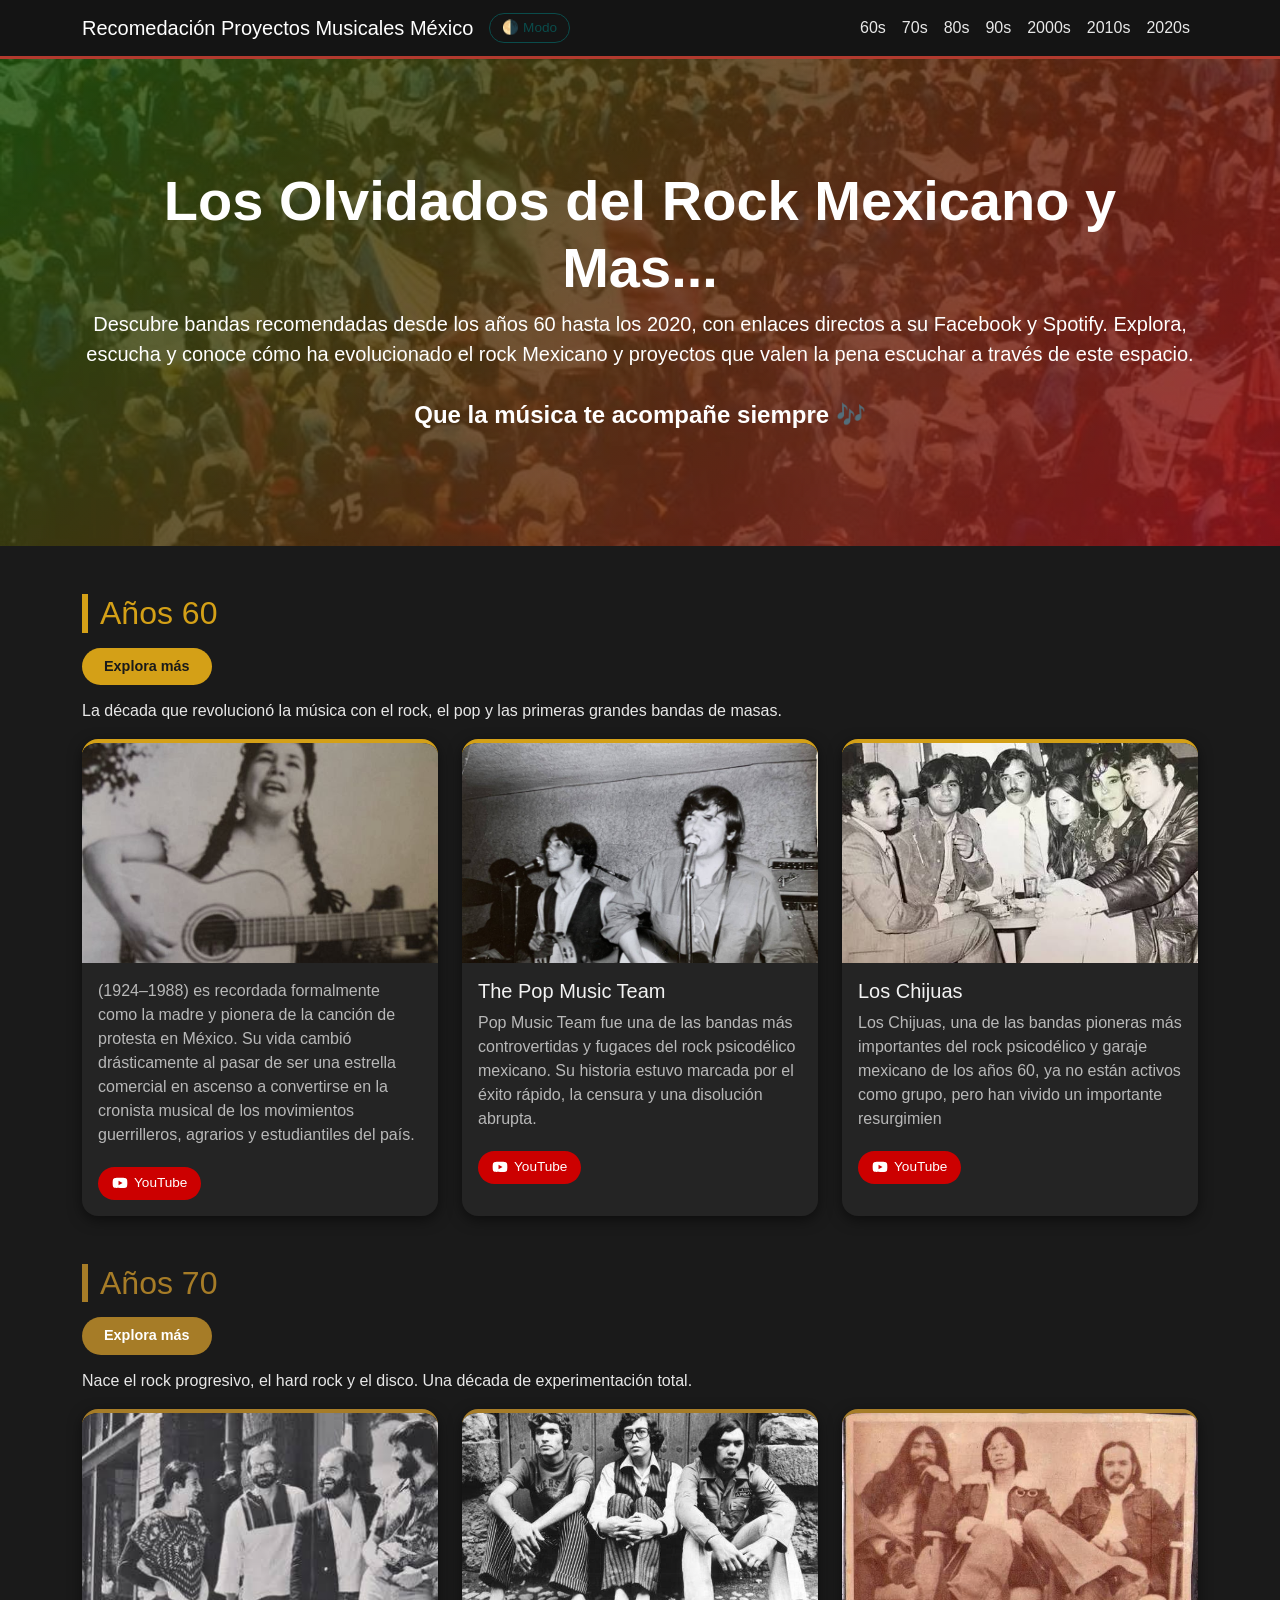
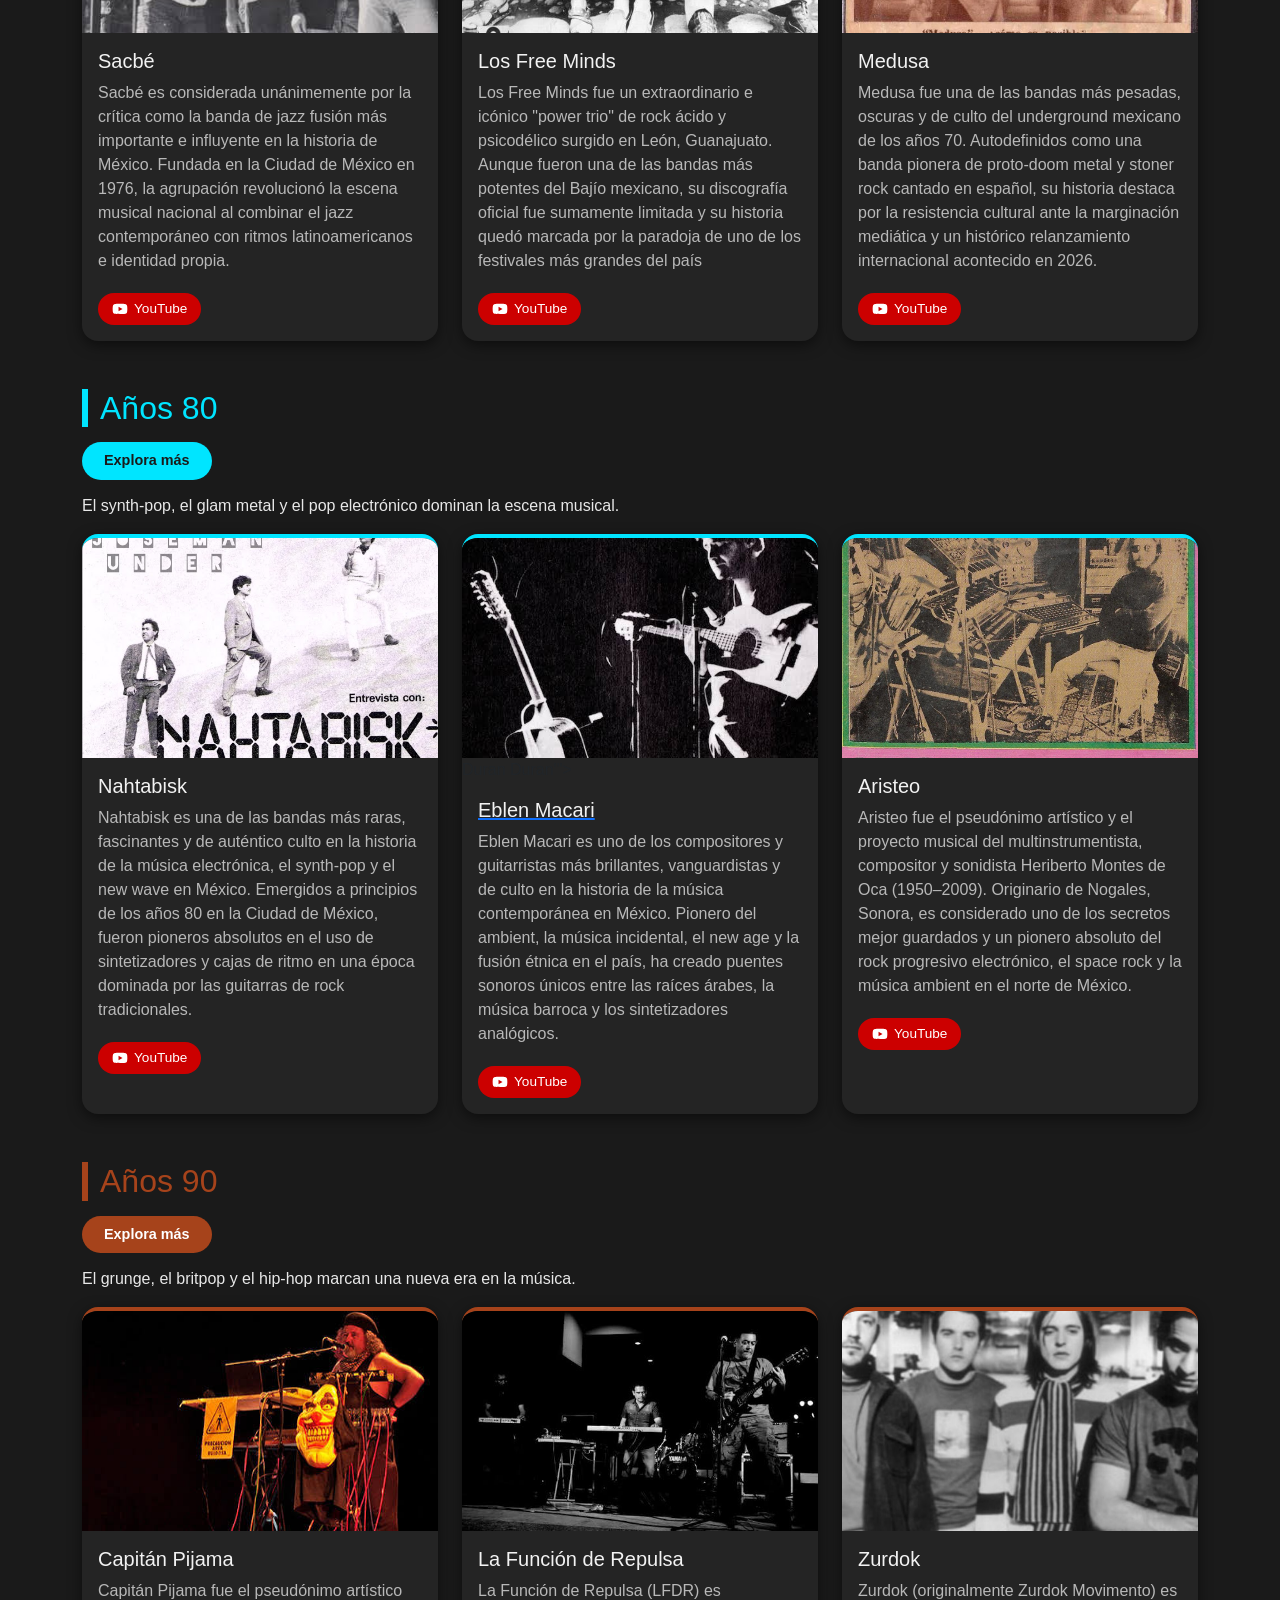
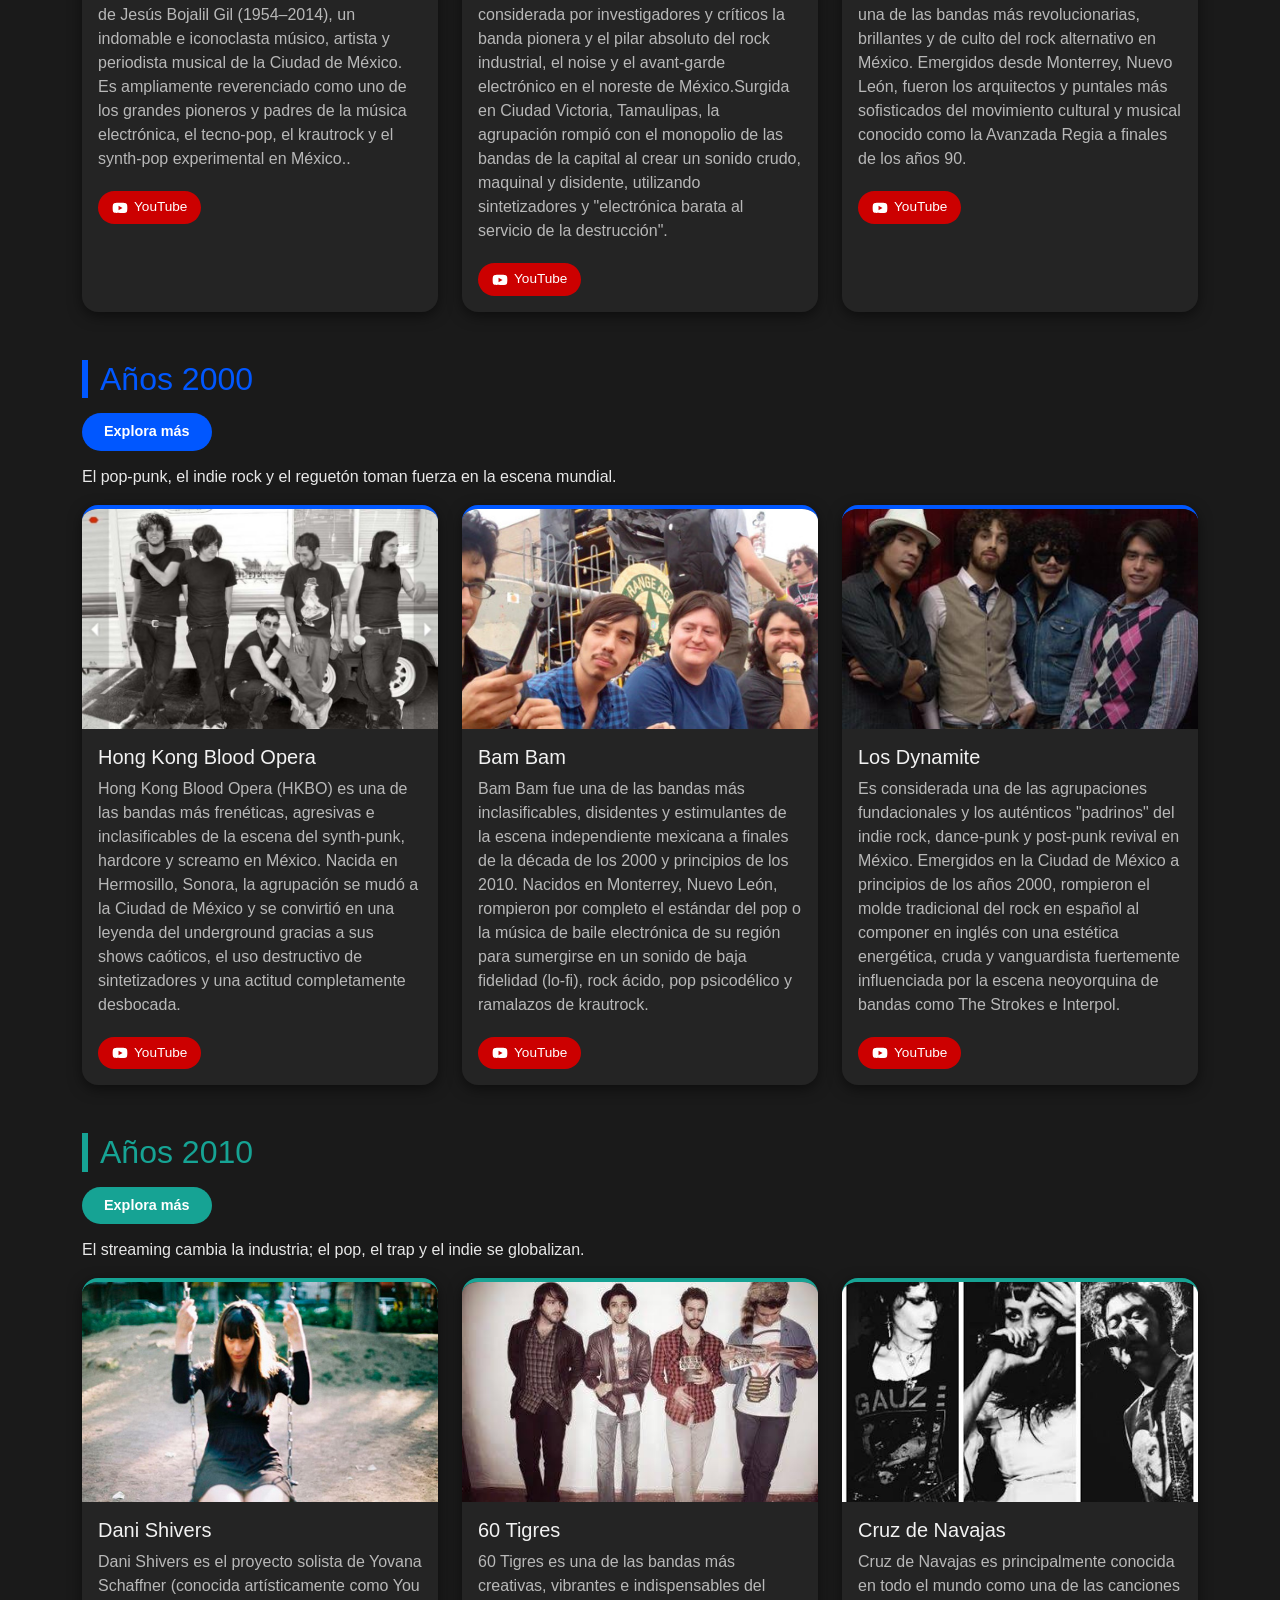
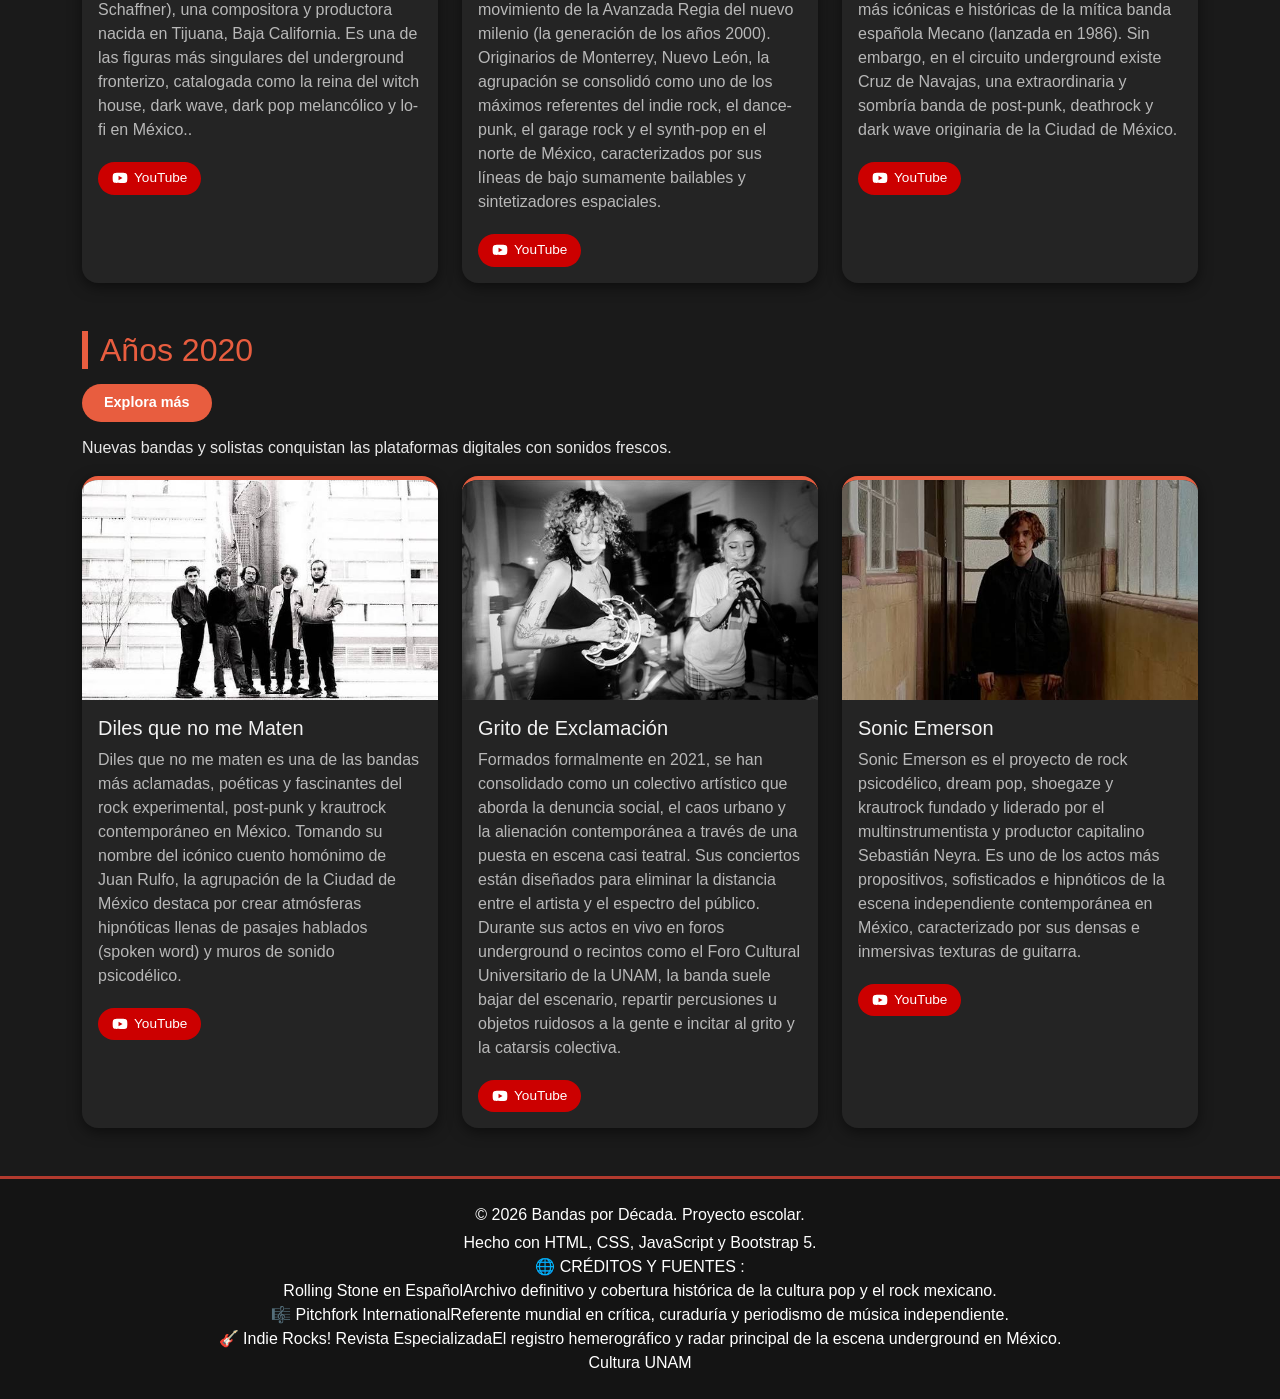
==== commit be287a10: "Se agregan secciones que faltaban aun por terminar se agrega la base de la pagina por decada" ====
--- a/index.html
+++ b/index.html
@@ -5,7 +5,8 @@
 <head>
   <meta charset="UTF-8">
   <meta name="viewport" content="width=device-width, initial-scale=1.0">
-  <title>Bandas por Década</title>
+  <title>Recomendación De proyectos musicales de Rock Mexicano 
+</title>
 
   <!-- Bootstrap CSS -->
   <link href="https://cdn.jsdelivr.net/npm/bootstrap@5.3.3/dist/css/bootstrap.min.css" rel="stylesheet">
@@ -19,7 +20,7 @@
   <header>
     <nav class="navbar navbar-expand-lg navbar-dark mi-navbar sticky-top">
       <div class="container">
-        <a class="navbar-brand" href="#inicio">🎸 Recomedación Proyectos Musicales México</a>
+        <a class="navbar-brand" href="#inicio"> Recomedación Proyectos Musicales México</a>
         <button class="btn btn-modo me-2" onclick="document.body.classList.toggle('modo-claro')">🌗 Modo</button>
         <button class="navbar-toggler" type="button" data-bs-toggle="collapse" data-bs-target="#menuNav">
           <span class="navbar-toggler-icon"></span>
@@ -75,39 +76,34 @@
             <div class="card-body">
               <p class="card-text"> (1924–1988) es recordada formalmente como la madre y pionera de la canción de protesta en México. Su vida cambió drásticamente al pasar de ser una estrella comercial en ascenso a convertirse en la cronista musical de los movimientos guerrilleros, 
                 agrarios y estudiantiles del país.</p>
-              <a href="https://open.spotify.com/intl-es/artist/1krCDSISPTMSQiJmIAXQUV?si=YgBa1nnDSmSN4cchhQ2YVQ" target="_blank" class="btn btn-red btn-spotify"><svg class="icono-red" viewBox="0 0 24 24" width="16" height="16" fill="currentColor"><path d="M12 2a10 10 0 1 0 0 20 10 10 0 0 0 0-20Zm4.6 14.4c-.2.3-.6.4-.9.2-2.5-1.5-5.6-1.9-9.3-1-.4.1-.7-.1-.8-.5-.1-.4.1-.7.5-.8 4-.9 7.5-.5 10.3 1.2.3.2.4.6.2.9Zm1.2-2.7c-.2.3-.7.5-1 .3-2.9-1.8-7.3-2.3-10.7-1.3-.4.1-.9-.1-1-.6-.1-.4.1-.9.6-1 3.9-1.2 8.7-.6 12 1.5.4.2.5.7.1 1.1Zm.1-2.8C14.6 8.9 9 8.7 5.7 9.7c-.5.1-1-.2-1.1-.7-.1-.5.2-1 .7-1.1 3.8-1.1 10-.9 13.9 1.4.4.3.6.9.3 1.3-.3.4-.9.5-1.3.3Z"/></svg> Spotify</a>
               <a href="https://www.youtube.com/watch?v=UlKaFt_JP0E&t=58s" target="_blank" class="btn btn-red btn-youtube"><svg class="icono-red" viewBox="0 0 24 24" width="16" height="16" fill="currentColor"><path d="M23 12s0-3.6-.5-5.3c-.3-1-1-1.8-2-2C18.9 4.2 12 4.2 12 4.2s-6.9 0-8.5.5c-1 .2-1.7 1-2 2C1 8.4 1 12 1 12s0 3.6.5 5.3c.3 1 1 1.8 2 2 1.6.5 8.5.5 8.5.5s6.9 0 8.5-.5c1-.2 1.7-1 2-2 .5-1.7.5-5.3.5-5.3ZM9.8 15.5V8.5L15.8 12l-6 3.5Z"/></svg> YouTube</a>
             </div>
           </div>
         </div>
         <div class="col-md-4">
           <div class="card card-banda h-100">
-            <a  class="enlace-card"><img src="images/pop.jpg" class="card-img-top" alt="The Rolling Stones" onerror="this.onerror=null;this.src='data:image/svg+xml;utf8,<svg xmlns=%27http://www.w3.org/2000/svg%27 width=%27600%27 height=%27400%27><rect width=%27600%27 height=%27400%27 fill=%27%236a1b9a%27/><text x=%27300%27 y=%27200%27 font-family=%27Segoe UI, Verdana, sans-serif%27 font-size=%2734%27 fill=%27%23ffffff%27 text-anchor=%27middle%27 dominant-baseline=%27middle%27>The Rolling Stones</text></svg>'"></a>
+            <a  class="enlace-card"><img src="images/pop.jpg" class="card-img-top" alt="The Pop Music Team" onerror="this.onerror=null;this.src='data:image/svg+xml;utf8,<svg xmlns=%27http://www.w3.org/2000/svg%27 width=%27600%27 height=%27400%27><rect width=%27600%27 height=%27400%27 fill=%27%236a1b9a%27/><text x=%27300%27 y=%27200%27 font-family=%27Segoe UI, Verdana, sans-serif%27 font-size=%2734%27 fill=%27%23ffffff%27 text-anchor=%27middle%27 dominant-baseline=%27middle%27>The Rolling Stones</text></svg>'"></a>
             <div class="card-body">
               <a href="bandas/pop.html" class="enlace-card"><h5 class="card-title">The Pop Music Team</h5></a>
               <p class="card-text">Pop Music Team fue una de las bandas más controvertidas y fugaces del rock psicodélico mexicano. Su historia estuvo marcada por el éxito rápido, la censura y una disolución abrupta.</p>
-              <a href="https://www.facebook.com/therollingstones" target="_blank" class="btn btn-red btn-facebook"><svg class="icono-red" viewBox="0 0 24 24" width="16" height="16" fill="currentColor"><path d="M22 12a10 10 0 1 0-11.6 9.9v-7H7.9V12h2.5V9.8c0-2.5 1.5-3.9 3.8-3.9 1.1 0 2.2.2 2.2.2v2.5h-1.3c-1.2 0-1.6.8-1.6 1.6V12h2.8l-.4 2.9h-2.4v7A10 10 0 0 0 22 12Z"/></svg> Facebook</a>
-              <a href="https://open.spotify.com/artist/22bE4uQ6baNwSHPVcDxLCe" target="_blank" class="btn btn-red btn-spotify"><svg class="icono-red" viewBox="0 0 24 24" width="16" height="16" fill="currentColor"><path d="M12 2a10 10 0 1 0 0 20 10 10 0 0 0 0-20Zm4.6 14.4c-.2.3-.6.4-.9.2-2.5-1.5-5.6-1.9-9.3-1-.4.1-.7-.1-.8-.5-.1-.4.1-.7.5-.8 4-.9 7.5-.5 10.3 1.2.3.2.4.6.2.9Zm1.2-2.7c-.2.3-.7.5-1 .3-2.9-1.8-7.3-2.3-10.7-1.3-.4.1-.9-.1-1-.6-.1-.4.1-.9.6-1 3.9-1.2 8.7-.6 12 1.5.4.2.5.7.1 1.1Zm.1-2.8C14.6 8.9 9 8.7 5.7 9.7c-.5.1-1-.2-1.1-.7-.1-.5.2-1 .7-1.1 3.8-1.1 10-.9 13.9 1.4.4.3.6.9.3 1.3-.3.4-.9.5-1.3.3Z"/></svg> Spotify</a>
-              <a href="https://www.youtube.com/results?search_query=The+Rolling+Stones+banda" target="_blank" class="btn btn-red btn-youtube"><svg class="icono-red" viewBox="0 0 24 24" width="16" height="16" fill="currentColor"><path d="M23 12s0-3.6-.5-5.3c-.3-1-1-1.8-2-2C18.9 4.2 12 4.2 12 4.2s-6.9 0-8.5.5c-1 .2-1.7 1-2 2C1 8.4 1 12 1 12s0 3.6.5 5.3c.3 1 1 1.8 2 2 1.6.5 8.5.5 8.5.5s6.9 0 8.5-.5c1-.2 1.7-1 2-2 .5-1.7.5-5.3.5-5.3ZM9.8 15.5V8.5L15.8 12l-6 3.5Z"/></svg> YouTube</a>
-            </div>
-          </div>
-        </div>
-        <div class="col-md-4">
-          <div class="card card-banda h-100">
-            <a class="enlace-card"><img src="images/chijuas.jpg" class="card-img-top" alt="los chijuas" onerror="this.onerror=null;this.src='data:image/svg+xml;utf8,<svg xmlns=%27http://www.w3.org/2000/svg%27 width=%27600%27 height=%27400%27><rect width=%27600%27 height=%27400%27 fill=%27%236a1b9a%27/><text x=%27300%27 y=%27200%27 font-family=%27Segoe UI, Verdana, sans-serif%27 font-size=%2734%27 fill=%27%23ffffff%27 text-anchor=%27middle%27 dominant-baseline=%27middle%27>The Doors</text></svg>'"></a>
+              <a href="https://www.youtube.com/watch?v=HF2BQNSAF3Y" target="_blank" class="btn btn-red btn-youtube"><svg class="icono-red" viewBox="0 0 24 24" width="16" height="16" fill="currentColor"><path d="M23 12s0-3.6-.5-5.3c-.3-1-1-1.8-2-2C18.9 4.2 12 4.2 12 4.2s-6.9 0-8.5.5c-1 .2-1.7 1-2 2C1 8.4 1 12 1 12s0 3.6.5 5.3c.3 1 1 1.8 2 2 1.6.5 8.5.5 8.5.5s6.9 0 8.5-.5c1-.2 1.7-1 2-2 .5-1.7.5-5.3.5-5.3ZM9.8 15.5V8.5L15.8 12l-6 3.5Z"/></svg> YouTube</a>
+            </div>
+          </div>
+        </div>
+        <div class="col-md-4">
+          <div class="card card-banda h-100">
+            <a class="enlace-card"><img src="images/chijuas.jpg" class="card-img-top" alt="Los chijuas" onerror="this.onerror=null;this.src='data:image/svg+xml;utf8,<svg xmlns=%27http://www.w3.org/2000/svg%27 width=%27600%27 height=%27400%27><rect width=%27600%27 height=%27400%27 fill=%27%236a1b9a%27/><text x=%27300%27 y=%27200%27 font-family=%27Segoe UI, Verdana, sans-serif%27 font-size=%2734%27 fill=%27%23ffffff%27 text-anchor=%27middle%27 dominant-baseline=%27middle%27>The Doors</text></svg>'"></a>
             <div class="card-body">
               <a href="bandas/loschijuas.html" class="enlace-card"><h5 class="card-title">Los Chijuas</h5></a>
               <p class="card-text"> Los Chijuas, una de las bandas pioneras más importantes del rock psicodélico y garaje mexicano de los años 60, ya no están activos como grupo, pero han vivido un importante resurgimien</p>
-              <a href="https://www.facebook.com/thedoors" target="_blank" class="btn btn-red btn-facebook"><svg class="icono-red" viewBox="0 0 24 24" width="16" height="16" fill="currentColor"><path d="M22 12a10 10 0 1 0-11.6 9.9v-7H7.9V12h2.5V9.8c0-2.5 1.5-3.9 3.8-3.9 1.1 0 2.2.2 2.2.2v2.5h-1.3c-1.2 0-1.6.8-1.6 1.6V12h2.8l-.4 2.9h-2.4v7A10 10 0 0 0 22 12Z"/></svg> Facebook</a>
-              <a href="https://open.spotify.com/artist/22WZ7M8sxp5THdruNY3gXt" target="_blank" class="btn btn-red btn-spotify"><svg class="icono-red" viewBox="0 0 24 24" width="16" height="16" fill="currentColor"><path d="M12 2a10 10 0 1 0 0 20 10 10 0 0 0 0-20Zm4.6 14.4c-.2.3-.6.4-.9.2-2.5-1.5-5.6-1.9-9.3-1-.4.1-.7-.1-.8-.5-.1-.4.1-.7.5-.8 4-.9 7.5-.5 10.3 1.2.3.2.4.6.2.9Zm1.2-2.7c-.2.3-.7.5-1 .3-2.9-1.8-7.3-2.3-10.7-1.3-.4.1-.9-.1-1-.6-.1-.4.1-.9.6-1 3.9-1.2 8.7-.6 12 1.5.4.2.5.7.1 1.1Zm.1-2.8C14.6 8.9 9 8.7 5.7 9.7c-.5.1-1-.2-1.1-.7-.1-.5.2-1 .7-1.1 3.8-1.1 10-.9 13.9 1.4.4.3.6.9.3 1.3-.3.4-.9.5-1.3.3Z"/></svg> Spotify</a>
-              <a href="https://www.youtube.com/results?search_query=The+Doors+banda" target="_blank" class="btn btn-red btn-youtube"><svg class="icono-red" viewBox="0 0 24 24" width="16" height="16" fill="currentColor"><path d="M23 12s0-3.6-.5-5.3c-.3-1-1-1.8-2-2C18.9 4.2 12 4.2 12 4.2s-6.9 0-8.5.5c-1 .2-1.7 1-2 2C1 8.4 1 12 1 12s0 3.6.5 5.3c.3 1 1 1.8 2 2 1.6.5 8.5.5 8.5.5s6.9 0 8.5-.5c1-.2 1.7-1 2-2 .5-1.7.5-5.3.5-5.3ZM9.8 15.5V8.5L15.8 12l-6 3.5Z"/></svg> YouTube</a>
-            </div>
-          </div>
-        </div>
-      </div>
-    </section>
-
- <!-- 70s -->
+              <a href="https://www.youtube.com/watch?v=0jzT_i9p6MM" target="_blank" class="btn btn-red btn-youtube"><svg class="icono-red" viewBox="0 0 24 24" width="16" height="16" fill="currentColor"><path d="M23 12s0-3.6-.5-5.3c-.3-1-1-1.8-2-2C18.9 4.2 12 4.2 12 4.2s-6.9 0-8.5.5c-1 .2-1.7 1-2 2C1 8.4 1 12 1 12s0 3.6.5 5.3c.3 1 1 1.8 2 2 1.6.5 8.5.5 8.5.5s6.9 0 8.5-.5c1-.2 1.7-1 2-2 .5-1.7.5-5.3.5-5.3ZM9.8 15.5V8.5L15.8 12l-6 3.5Z"/></svg> YouTube</a>
+            </div>
+          </div>
+        </div>
+      </div>
+    </section>
+
+    <!-- 70s -->
     <section id="decada70" class="mb-5">
       <h2 class="titulo-decada">Años 70</h2>
       <a href="bandas/grupos70s.html" class="btn btn-explorar">Explora más</a>
@@ -115,13 +111,11 @@
       <div class="row g-4">
         <div class="col-md-4">
           <div class="card card-banda h-100">
-            <a  class="enlace-card"><img src="images/sacbe.jpg" class="card-img-top" alt="Queen" onerror="this.onerror=null;this.src='data:image/svg+xml;utf8,<svg xmlns=%27http://www.w3.org/2000/svg%27 width=%27600%27 height=%27400%27><rect width=%27600%27 height=%27400%27 fill=%27%236a1b9a%27/><text x=%27300%27 y=%27200%27 font-family=%27Segoe UI, Verdana, sans-serif%27 font-size=%2734%27 fill=%27%23ffffff%27 text-anchor=%27middle%27 dominant-baseline=%27middle%27>Queen</text></svg>'"></a>
+            <a  class="enlace-card"><img src="images/sacbe.jpg" class="card-img-top" alt="Sacbé" onerror="this.onerror=null;this.src='data:image/svg+xml;utf8,<svg xmlns=%27http://www.w3.org/2000/svg%27 width=%27600%27 height=%27400%27><rect width=%27600%27 height=%27400%27 fill=%27%236a1b9a%27/><text x=%27300%27 y=%27200%27 font-family=%27Segoe UI, Verdana, sans-serif%27 font-size=%2734%27 fill=%27%23ffffff%27 text-anchor=%27middle%27 dominant-baseline=%27middle%27>Queen</text></svg>'"></a>
             <div class="card-body">
               <a href="bandas/sacbe.html" class="enlace-card"><h5 class="card-title">Sacbé</h5></a>
               <p class="card-text">Sacbé es considerada unánimemente por la crítica como la banda de jazz fusión más importante e influyente en la historia de México. Fundada en la Ciudad de México en 1976, la agrupación revolucionó la escena musical nacional al combinar el jazz contemporáneo con ritmos latinoamericanos e identidad propia.</p>
-              <a href="https://www.facebook.com/queen" target="_blank" class="btn btn-red btn-facebook"><svg class="icono-red" viewBox="0 0 24 24" width="16" height="16" fill="currentColor"><path d="M22 12a10 10 0 1 0-11.6 9.9v-7H7.9V12h2.5V9.8c0-2.5 1.5-3.9 3.8-3.9 1.1 0 2.2.2 2.2.2v2.5h-1.3c-1.2 0-1.6.8-1.6 1.6V12h2.8l-.4 2.9h-2.4v7A10 10 0 0 0 22 12Z"/></svg> Facebook</a>
-              <a href="https://open.spotify.com/artist/1dfeR4HaWDbWqFHLkxsg1d" target="_blank" class="btn btn-red btn-spotify"><svg class="icono-red" viewBox="0 0 24 24" width="16" height="16" fill="currentColor"><path d="M12 2a10 10 0 1 0 0 20 10 10 0 0 0 0-20Zm4.6 14.4c-.2.3-.6.4-.9.2-2.5-1.5-5.6-1.9-9.3-1-.4.1-.7-.1-.8-.5-.1-.4.1-.7.5-.8 4-.9 7.5-.5 10.3 1.2.3.2.4.6.2.9Zm1.2-2.7c-.2.3-.7.5-1 .3-2.9-1.8-7.3-2.3-10.7-1.3-.4.1-.9-.1-1-.6-.1-.4.1-.9.6-1 3.9-1.2 8.7-.6 12 1.5.4.2.5.7.1 1.1Zm.1-2.8C14.6 8.9 9 8.7 5.7 9.7c-.5.1-1-.2-1.1-.7-.1-.5.2-1 .7-1.1 3.8-1.1 10-.9 13.9 1.4.4.3.6.9.3 1.3-.3.4-.9.5-1.3.3Z"/></svg> Spotify</a>
-              <a href="https://www.youtube.com/results?search_query=Queen+banda" target="_blank" class="btn btn-red btn-youtube"><svg class="icono-red" viewBox="0 0 24 24" width="16" height="16" fill="currentColor"><path d="M23 12s0-3.6-.5-5.3c-.3-1-1-1.8-2-2C18.9 4.2 12 4.2 12 4.2s-6.9 0-8.5.5c-1 .2-1.7 1-2 2C1 8.4 1 12 1 12s0 3.6.5 5.3c.3 1 1 1.8 2 2 1.6.5 8.5.5 8.5.5s6.9 0 8.5-.5c1-.2 1.7-1 2-2 .5-1.7.5-5.3.5-5.3ZM9.8 15.5V8.5L15.8 12l-6 3.5Z"/></svg> YouTube</a>
+              <a href="https://www.youtube.com/watch?v=Gtm0Y9ePafs" target="_blank" class="btn btn-red btn-youtube"><svg class="icono-red" viewBox="0 0 24 24" width="16" height="16" fill="currentColor"><path d="M23 12s0-3.6-.5-5.3c-.3-1-1-1.8-2-2C18.9 4.2 12 4.2 12 4.2s-6.9 0-8.5.5c-1 .2-1.7 1-2 2C1 8.4 1 12 1 12s0 3.6.5 5.3c.3 1 1 1.8 2 2 1.6.5 8.5.5 8.5.5s6.9 0 8.5-.5c1-.2 1.7-1 2-2 .5-1.7.5-5.3.5-5.3ZM9.8 15.5V8.5L15.8 12l-6 3.5Z"/></svg> YouTube</a>
             </div>
           </div>
         </div>
@@ -131,21 +125,17 @@
             <div class="card-body">
               <a href="bandas/free.html" class="enlace-card"><h5 class="card-title">Los Free Minds</h5></a>
               <p class="card-text">Los Free Minds fue un extraordinario e icónico "power trio" de rock ácido y psicodélico surgido en León, Guanajuato. Aunque fueron una de las bandas más potentes del Bajío mexicano, su discografía oficial fue sumamente limitada y su historia quedó marcada por la paradoja de uno de los festivales más grandes del país</p>
-              <a href="https://www.facebook.com/ledzeppelin" target="_blank" class="btn btn-red btn-facebook"><svg class="icono-red" viewBox="0 0 24 24" width="16" height="16" fill="currentColor"><path d="M22 12a10 10 0 1 0-11.6 9.9v-7H7.9V12h2.5V9.8c0-2.5 1.5-3.9 3.8-3.9 1.1 0 2.2.2 2.2.2v2.5h-1.3c-1.2 0-1.6.8-1.6 1.6V12h2.8l-.4 2.9h-2.4v7A10 10 0 0 0 22 12Z"/></svg> Facebook</a>
-              <a href="https://open.spotify.com/artist/36QJpDe2go2KgaRleHCDTp" target="_blank" class="btn btn-red btn-spotify"><svg class="icono-red" viewBox="0 0 24 24" width="16" height="16" fill="currentColor"><path d="M12 2a10 10 0 1 0 0 20 10 10 0 0 0 0-20Zm4.6 14.4c-.2.3-.6.4-.9.2-2.5-1.5-5.6-1.9-9.3-1-.4.1-.7-.1-.8-.5-.1-.4.1-.7.5-.8 4-.9 7.5-.5 10.3 1.2.3.2.4.6.2.9Zm1.2-2.7c-.2.3-.7.5-1 .3-2.9-1.8-7.3-2.3-10.7-1.3-.4.1-.9-.1-1-.6-.1-.4.1-.9.6-1 3.9-1.2 8.7-.6 12 1.5.4.2.5.7.1 1.1Zm.1-2.8C14.6 8.9 9 8.7 5.7 9.7c-.5.1-1-.2-1.1-.7-.1-.5.2-1 .7-1.1 3.8-1.1 10-.9 13.9 1.4.4.3.6.9.3 1.3-.3.4-.9.5-1.3.3Z"/></svg> Spotify</a>
-              <a href="https://www.youtube.com/results?search_query=Led+Zeppelin+banda" target="_blank" class="btn btn-red btn-youtube"><svg class="icono-red" viewBox="0 0 24 24" width="16" height="16" fill="currentColor"><path d="M23 12s0-3.6-.5-5.3c-.3-1-1-1.8-2-2C18.9 4.2 12 4.2 12 4.2s-6.9 0-8.5.5c-1 .2-1.7 1-2 2C1 8.4 1 12 1 12s0 3.6.5 5.3c.3 1 1 1.8 2 2 1.6.5 8.5.5 8.5.5s6.9 0 8.5-.5c1-.2 1.7-1 2-2 .5-1.7.5-5.3.5-5.3ZM9.8 15.5V8.5L15.8 12l-6 3.5Z"/></svg> YouTube</a>
-            </div>
-          </div>
-        </div>
-        <div class="col-md-4">
-          <div class="card card-banda h-100">
-            <a class="enlace-card"><img src="images/medusa.jpg" class="card-img-top" alt="ABBA" onerror="this.onerror=null;this.src='data:image/svg+xml;utf8,<svg xmlns=%27http://www.w3.org/2000/svg%27 width=%27600%27 height=%27400%27><rect width=%27600%27 height=%27400%27 fill=%27%236a1b9a%27/><text x=%27300%27 y=%27200%27 font-family=%27Segoe UI, Verdana, sans-serif%27 font-size=%2734%27 fill=%27%23ffffff%27 text-anchor=%27middle%27 dominant-baseline=%27middle%27>ABBA</text></svg>'"></a>
+              <a href="https://www.youtube.com/watch?v=dGEjeMnM0qE" target="_blank" class="btn btn-red btn-youtube"><svg class="icono-red" viewBox="0 0 24 24" width="16" height="16" fill="currentColor"><path d="M23 12s0-3.6-.5-5.3c-.3-1-1-1.8-2-2C18.9 4.2 12 4.2 12 4.2s-6.9 0-8.5.5c-1 .2-1.7 1-2 2C1 8.4 1 12 1 12s0 3.6.5 5.3c.3 1 1 1.8 2 2 1.6.5 8.5.5 8.5.5s6.9 0 8.5-.5c1-.2 1.7-1 2-2 .5-1.7.5-5.3.5-5.3ZM9.8 15.5V8.5L15.8 12l-6 3.5Z"/></svg> YouTube</a>
+            </div>
+          </div>
+        </div>
+        <div class="col-md-4">
+          <div class="card card-banda h-100">
+            <a class="enlace-card"><img src="images/medusa.jpg" class="card-img-top" alt="Medusa" onerror="this.onerror=null;this.src='data:image/svg+xml;utf8,<svg xmlns=%27http://www.w3.org/2000/svg%27 width=%27600%27 height=%27400%27><rect width=%27600%27 height=%27400%27 fill=%27%236a1b9a%27/><text x=%27300%27 y=%27200%27 font-family=%27Segoe UI, Verdana, sans-serif%27 font-size=%2734%27 fill=%27%23ffffff%27 text-anchor=%27middle%27 dominant-baseline=%27middle%27>ABBA</text></svg>'"></a>
             <div class="card-body">
               <a href="bandas/medusa.html" class="enlace-card"><h5 class="card-title">Medusa</h5></a>
               <p class="card-text">Medusa fue una de las bandas más pesadas, oscuras y de culto del underground mexicano de los años 70. Autodefinidos como una banda pionera de proto-doom metal y stoner rock cantado en español, su historia destaca por la resistencia cultural ante la marginación mediática y un histórico relanzamiento internacional acontecido en 2026.</p>
-              <a href="https://www.facebook.com/ABBA" target="_blank" class="btn btn-red btn-facebook"><svg class="icono-red" viewBox="0 0 24 24" width="16" height="16" fill="currentColor"><path d="M22 12a10 10 0 1 0-11.6 9.9v-7H7.9V12h2.5V9.8c0-2.5 1.5-3.9 3.8-3.9 1.1 0 2.2.2 2.2.2v2.5h-1.3c-1.2 0-1.6.8-1.6 1.6V12h2.8l-.4 2.9h-2.4v7A10 10 0 0 0 22 12Z"/></svg> Facebook</a>
-              <a href="https://open.spotify.com/artist/0LcJLqbBmaGUft1e9Mm8HV" target="_blank" class="btn btn-red btn-spotify"><svg class="icono-red" viewBox="0 0 24 24" width="16" height="16" fill="currentColor"><path d="M12 2a10 10 0 1 0 0 20 10 10 0 0 0 0-20Zm4.6 14.4c-.2.3-.6.4-.9.2-2.5-1.5-5.6-1.9-9.3-1-.4.1-.7-.1-.8-.5-.1-.4.1-.7.5-.8 4-.9 7.5-.5 10.3 1.2.3.2.4.6.2.9Zm1.2-2.7c-.2.3-.7.5-1 .3-2.9-1.8-7.3-2.3-10.7-1.3-.4.1-.9-.1-1-.6-.1-.4.1-.9.6-1 3.9-1.2 8.7-.6 12 1.5.4.2.5.7.1 1.1Zm.1-2.8C14.6 8.9 9 8.7 5.7 9.7c-.5.1-1-.2-1.1-.7-.1-.5.2-1 .7-1.1 3.8-1.1 10-.9 13.9 1.4.4.3.6.9.3 1.3-.3.4-.9.5-1.3.3Z"/></svg> Spotify</a>
-              <a href="https://www.youtube.com/results?search_query=ABBA+banda" target="_blank" class="btn btn-red btn-youtube"><svg class="icono-red" viewBox="0 0 24 24" width="16" height="16" fill="currentColor"><path d="M23 12s0-3.6-.5-5.3c-.3-1-1-1.8-2-2C18.9 4.2 12 4.2 12 4.2s-6.9 0-8.5.5c-1 .2-1.7 1-2 2C1 8.4 1 12 1 12s0 3.6.5 5.3c.3 1 1 1.8 2 2 1.6.5 8.5.5 8.5.5s6.9 0 8.5-.5c1-.2 1.7-1 2-2 .5-1.7.5-5.3.5-5.3ZM9.8 15.5V8.5L15.8 12l-6 3.5Z"/></svg> YouTube</a>
+              <a href="https://www.youtube.com/watch?v=1KTgYB5_was" target="_blank" class="btn btn-red btn-youtube"><svg class="icono-red" viewBox="0 0 24 24" width="16" height="16" fill="currentColor"><path d="M23 12s0-3.6-.5-5.3c-.3-1-1-1.8-2-2C18.9 4.2 12 4.2 12 4.2s-6.9 0-8.5.5c-1 .2-1.7 1-2 2C1 8.4 1 12 1 12s0 3.6.5 5.3c.3 1 1 1.8 2 2 1.6.5 8.5.5 8.5.5s6.9 0 8.5-.5c1-.2 1.7-1 2-2 .5-1.7.5-5.3.5-5.3ZM9.8 15.5V8.5L15.8 12l-6 3.5Z"/></svg> YouTube</a>
             </div>
           </div>
         </div>
@@ -160,37 +150,31 @@
       <div class="row g-4">
         <div class="col-md-4">
           <div class="card card-banda h-100">
-            <a href="bandas/natabisk.html" class="enlace-card"><img src="images/nata3.jpg" class="card-img-top" alt="Michael Jackson" onerror="this.onerror=null;this.src='data:image/svg+xml;utf8,<svg xmlns=%27http://www.w3.org/2000/svg%27 width=%27600%27 height=%27400%27><rect width=%27600%27 height=%27400%27 fill=%27%236a1b9a%27/><text x=%27300%27 y=%27200%27 font-family=%27Segoe UI, Verdana, sans-serif%27 font-size=%2734%27 fill=%27%23ffffff%27 text-anchor=%27middle%27 dominant-baseline=%27middle%27>Michael Jackson</text></svg>'"></a>
-            <div class="card-body">
-              <a href="bandas/natabisk.html" class="enlace-card"><h5 class="card-title">Nahtabisk</h5></a>
+            <a class="enlace-card"><img src="images/nata3.jpg" class="card-img-top" alt="Nahtabisk" onerror="this.onerror=null;this.src='data:image/svg+xml;utf8,<svg xmlns=%27http://www.w3.org/2000/svg%27 width=%27600%27 height=%27400%27><rect width=%27600%27 height=%27400%27 fill=%27%236a1b9a%27/><text x=%27300%27 y=%27200%27 font-family=%27Segoe UI, Verdana, sans-serif%27 font-size=%2734%27 fill=%27%23ffffff%27 text-anchor=%27middle%27 dominant-baseline=%27middle%27>Michael Jackson</text></svg>'"></a>
+            <div class="card-body">
+              <a class="enlace-card"><h5 class="card-title">Nahtabisk</h5></a>
               <p class="card-text">Nahtabisk es una de las bandas más raras, fascinantes y de auténtico culto en la historia de la música electrónica, el synth-pop y el new wave en México. Emergidos a principios de los años 80 en la Ciudad de México, fueron pioneros absolutos en el uso de sintetizadores y cajas de ritmo en una época dominada por las guitarras de rock tradicionales.</p>
-              <a href="https://www.facebook.com/michaeljackson" target="_blank" class="btn btn-red btn-facebook"><svg class="icono-red" viewBox="0 0 24 24" width="16" height="16" fill="currentColor"><path d="M22 12a10 10 0 1 0-11.6 9.9v-7H7.9V12h2.5V9.8c0-2.5 1.5-3.9 3.8-3.9 1.1 0 2.2.2 2.2.2v2.5h-1.3c-1.2 0-1.6.8-1.6 1.6V12h2.8l-.4 2.9h-2.4v7A10 10 0 0 0 22 12Z"/></svg> Facebook</a>
-              <a href="https://open.spotify.com/artist/3fMbdgg4jU18AjLCKBhRSm" target="_blank" class="btn btn-red btn-spotify"><svg class="icono-red" viewBox="0 0 24 24" width="16" height="16" fill="currentColor"><path d="M12 2a10 10 0 1 0 0 20 10 10 0 0 0 0-20Zm4.6 14.4c-.2.3-.6.4-.9.2-2.5-1.5-5.6-1.9-9.3-1-.4.1-.7-.1-.8-.5-.1-.4.1-.7.5-.8 4-.9 7.5-.5 10.3 1.2.3.2.4.6.2.9Zm1.2-2.7c-.2.3-.7.5-1 .3-2.9-1.8-7.3-2.3-10.7-1.3-.4.1-.9-.1-1-.6-.1-.4.1-.9.6-1 3.9-1.2 8.7-.6 12 1.5.4.2.5.7.1 1.1Zm.1-2.8C14.6 8.9 9 8.7 5.7 9.7c-.5.1-1-.2-1.1-.7-.1-.5.2-1 .7-1.1 3.8-1.1 10-.9 13.9 1.4.4.3.6.9.3 1.3-.3.4-.9.5-1.3.3Z"/></svg> Spotify</a>
-              <a href="https://www.youtube.com/results?search_query=Michael+Jackson+banda" target="_blank" class="btn btn-red btn-youtube"><svg class="icono-red" viewBox="0 0 24 24" width="16" height="16" fill="currentColor"><path d="M23 12s0-3.6-.5-5.3c-.3-1-1-1.8-2-2C18.9 4.2 12 4.2 12 4.2s-6.9 0-8.5.5c-1 .2-1.7 1-2 2C1 8.4 1 12 1 12s0 3.6.5 5.3c.3 1 1 1.8 2 2 1.6.5 8.5.5 8.5.5s6.9 0 8.5-.5c1-.2 1.7-1 2-2 .5-1.7.5-5.3.5-5.3ZM9.8 15.5V8.5L15.8 12l-6 3.5Z"/></svg> YouTube</a>
-            </div>
-          </div>
-        </div>
-        <div class="col-md-4">
-          <div class="card card-banda h-100">
-            <a href="bandas/eblen.html" class="enlace-card"><img src="images/eblen2.jpg" class="card-img-top" alt="Duran Duran" onerror="this.onerror=null;this.src='data:image/svg+xml;utf8,<svg xmlns=%27http://www.w3.org/2000/svg%27 width=%27600%27 height=%27400%27><rect width=%27600%27 height=%27400%27 fill=%27%236a1b9a%27/><text x=%27300%27 y=%27200%27 font-family=%27Segoe UI, Verdana, sans-serif%27 font-size=%2734%27 fill=%27%23ffffff%27 text-anchor=%27middle%27 dominant-baseline=%27middle%27>Duran Duran</text></svg>'"></a>
-            <div class="card-body">
-              <a href="bandas/eblen.html" class="enlace-card"><h5 class="card-title">Eblen Macari</h5></a>
+              <a href="https://www.youtube.com/watch?v=BF--rkCwwSg" target="_blank" class="btn btn-red btn-youtube"><svg class="icono-red" viewBox="0 0 24 24" width="16" height="16" fill="currentColor"><path d="M23 12s0-3.6-.5-5.3c-.3-1-1-1.8-2-2C18.9 4.2 12 4.2 12 4.2s-6.9 0-8.5.5c-1 .2-1.7 1-2 2C1 8.4 1 12 1 12s0 3.6.5 5.3c.3 1 1 1.8 2 2 1.6.5 8.5.5 8.5.5s6.9 0 8.5-.5c1-.2 1.7-1 2-2 .5-1.7.5-5.3.5-5.3ZM9.8 15.5V8.5L15.8 12l-6 3.5Z"/></svg> YouTube</a>
+            </div>
+          </div>
+        </div>
+        <div class="col-md-4">
+          <div class="card card-banda h-100">
+            <a class="enlace-card"><img src="images/eblen2.jpg" class="card-img-top" alt="Eblen Macari onerror="this.onerror=null;this.src='data:image/svg+xml;utf8,<svg xmlns=%27http://www.w3.org/2000/svg%27 width=%27600%27 height=%27400%27><rect width=%27600%27 height=%27400%27 fill=%27%236a1b9a%27/><text x=%27300%27 y=%27200%27 font-family=%27Segoe UI, Verdana, sans-serif%27 font-size=%2734%27 fill=%27%23ffffff%27 text-anchor=%27middle%27 dominant-baseline=%27middle%27>Duran Duran</text></svg>'"></a>
+            <div class="card-body">
+              <a href= class="enlace-card"><h5 class="card-title">Eblen Macari</h5></a>
               <p class="card-text">Eblen Macari es uno de los compositores y guitarristas más brillantes, vanguardistas y de culto en la historia de la música contemporánea en México. Pionero del ambient, la música incidental, el new age y la fusión étnica en el país, ha creado puentes sonoros únicos entre las raíces árabes, la música barroca y los sintetizadores analógicos.</p>
-              <a href="https://www.facebook.com/duranduran" target="_blank" class="btn btn-red btn-facebook"><svg class="icono-red" viewBox="0 0 24 24" width="16" height="16" fill="currentColor"><path d="M22 12a10 10 0 1 0-11.6 9.9v-7H7.9V12h2.5V9.8c0-2.5 1.5-3.9 3.8-3.9 1.1 0 2.2.2 2.2.2v2.5h-1.3c-1.2 0-1.6.8-1.6 1.6V12h2.8l-.4 2.9h-2.4v7A10 10 0 0 0 22 12Z"/></svg> Facebook</a>
-              <a href="https://open.spotify.com/artist/0eYuMCUL84x7Sjq7Wr1dv2" target="_blank" class="btn btn-red btn-spotify"><svg class="icono-red" viewBox="0 0 24 24" width="16" height="16" fill="currentColor"><path d="M12 2a10 10 0 1 0 0 20 10 10 0 0 0 0-20Zm4.6 14.4c-.2.3-.6.4-.9.2-2.5-1.5-5.6-1.9-9.3-1-.4.1-.7-.1-.8-.5-.1-.4.1-.7.5-.8 4-.9 7.5-.5 10.3 1.2.3.2.4.6.2.9Zm1.2-2.7c-.2.3-.7.5-1 .3-2.9-1.8-7.3-2.3-10.7-1.3-.4.1-.9-.1-1-.6-.1-.4.1-.9.6-1 3.9-1.2 8.7-.6 12 1.5.4.2.5.7.1 1.1Zm.1-2.8C14.6 8.9 9 8.7 5.7 9.7c-.5.1-1-.2-1.1-.7-.1-.5.2-1 .7-1.1 3.8-1.1 10-.9 13.9 1.4.4.3.6.9.3 1.3-.3.4-.9.5-1.3.3Z"/></svg> Spotify</a>
-              <a href="https://www.youtube.com/results?search_query=Duran+Duran+banda" target="_blank" class="btn btn-red btn-youtube"><svg class="icono-red" viewBox="0 0 24 24" width="16" height="16" fill="currentColor"><path d="M23 12s0-3.6-.5-5.3c-.3-1-1-1.8-2-2C18.9 4.2 12 4.2 12 4.2s-6.9 0-8.5.5c-1 .2-1.7 1-2 2C1 8.4 1 12 1 12s0 3.6.5 5.3c.3 1 1 1.8 2 2 1.6.5 8.5.5 8.5.5s6.9 0 8.5-.5c1-.2 1.7-1 2-2 .5-1.7.5-5.3.5-5.3ZM9.8 15.5V8.5L15.8 12l-6 3.5Z"/></svg> YouTube</a>
-            </div>
-          </div>
-        </div>
-        <div class="col-md-4">
-          <div class="card card-banda h-100">
-            <a href="bandas/aristeo.html" class="enlace-card"><img src="images/aris.jpg" class="card-img-top" alt="Bon Jovi" onerror="this.onerror=null;this.src='data:image/svg+xml;utf8,<svg xmlns=%27http://www.w3.org/2000/svg%27 width=%27600%27 height=%27400%27><rect width=%27600%27 height=%27400%27 fill=%27%236a1b9a%27/><text x=%27300%27 y=%27200%27 font-family=%27Segoe UI, Verdana, sans-serif%27 font-size=%2734%27 fill=%27%23ffffff%27 text-anchor=%27middle%27 dominant-baseline=%27middle%27>Bon Jovi</text></svg>'"></a>
+              <a href="https://www.youtube.com/watch?v=zZkeEHz-kx4&t=101s" target="_blank" class="btn btn-red btn-youtube"><svg class="icono-red" viewBox="0 0 24 24" width="16" height="16" fill="currentColor"><path d="M23 12s0-3.6-.5-5.3c-.3-1-1-1.8-2-2C18.9 4.2 12 4.2 12 4.2s-6.9 0-8.5.5c-1 .2-1.7 1-2 2C1 8.4 1 12 1 12s0 3.6.5 5.3c.3 1 1 1.8 2 2 1.6.5 8.5.5 8.5.5s6.9 0 8.5-.5c1-.2 1.7-1 2-2 .5-1.7.5-5.3.5-5.3ZM9.8 15.5V8.5L15.8 12l-6 3.5Z"/></svg> YouTube</a>
+            </div>
+          </div>
+        </div>
+        <div class="col-md-4">
+          <div class="card card-banda h-100">
+            <a class="enlace-card"><img src="images/aris.jpg" class="card-img-top" alt="Aristeo" onerror="this.onerror=null;this.src='data:image/svg+xml;utf8,<svg xmlns=%27http://www.w3.org/2000/svg%27 width=%27600%27 height=%27400%27><rect width=%27600%27 height=%27400%27 fill=%27%236a1b9a%27/><text x=%27300%27 y=%27200%27 font-family=%27Segoe UI, Verdana, sans-serif%27 font-size=%2734%27 fill=%27%23ffffff%27 text-anchor=%27middle%27 dominant-baseline=%27middle%27>Bon Jovi</text></svg>'"></a>
             <div class="card-body">
               <a href="bandas/aristeo.html" class="enlace-card"><h5 class="card-title">Aristeo</h5></a>
               <p class="card-text">Aristeo fue el pseudónimo artístico y el proyecto musical del multinstrumentista, compositor y sonidista Heriberto Montes de Oca (1950–2009). Originario de Nogales, Sonora, es considerado uno de los secretos mejor guardados y un pionero absoluto del rock progresivo electrónico, el space rock y la música ambient en el norte de México.</p>
-              <a href="https://www.facebook.com/BonJovi" target="_blank" class="btn btn-red btn-facebook"><svg class="icono-red" viewBox="0 0 24 24" width="16" height="16" fill="currentColor"><path d="M22 12a10 10 0 1 0-11.6 9.9v-7H7.9V12h2.5V9.8c0-2.5 1.5-3.9 3.8-3.9 1.1 0 2.2.2 2.2.2v2.5h-1.3c-1.2 0-1.6.8-1.6 1.6V12h2.8l-.4 2.9h-2.4v7A10 10 0 0 0 22 12Z"/></svg> Facebook</a>
-              <a href="https://open.spotify.com/artist/6TIYQ3jFPwQSRmorSezPxX" target="_blank" class="btn btn-red btn-spotify"><svg class="icono-red" viewBox="0 0 24 24" width="16" height="16" fill="currentColor"><path d="M12 2a10 10 0 1 0 0 20 10 10 0 0 0 0-20Zm4.6 14.4c-.2.3-.6.4-.9.2-2.5-1.5-5.6-1.9-9.3-1-.4.1-.7-.1-.8-.5-.1-.4.1-.7.5-.8 4-.9 7.5-.5 10.3 1.2.3.2.4.6.2.9Zm1.2-2.7c-.2.3-.7.5-1 .3-2.9-1.8-7.3-2.3-10.7-1.3-.4.1-.9-.1-1-.6-.1-.4.1-.9.6-1 3.9-1.2 8.7-.6 12 1.5.4.2.5.7.1 1.1Zm.1-2.8C14.6 8.9 9 8.7 5.7 9.7c-.5.1-1-.2-1.1-.7-.1-.5.2-1 .7-1.1 3.8-1.1 10-.9 13.9 1.4.4.3.6.9.3 1.3-.3.4-.9.5-1.3.3Z"/></svg> Spotify</a>
-              <a href="https://www.youtube.com/results?search_query=Bon+Jovi+banda" target="_blank" class="btn btn-red btn-youtube"><svg class="icono-red" viewBox="0 0 24 24" width="16" height="16" fill="currentColor"><path d="M23 12s0-3.6-.5-5.3c-.3-1-1-1.8-2-2C18.9 4.2 12 4.2 12 4.2s-6.9 0-8.5.5c-1 .2-1.7 1-2 2C1 8.4 1 12 1 12s0 3.6.5 5.3c.3 1 1 1.8 2 2 1.6.5 8.5.5 8.5.5s6.9 0 8.5-.5c1-.2 1.7-1 2-2 .5-1.7.5-5.3.5-5.3ZM9.8 15.5V8.5L15.8 12l-6 3.5Z"/></svg> YouTube</a>
+              <a href="https://www.youtube.com/watch?v=14cZP2PoVaA" target="_blank" class="btn btn-red btn-youtube"><svg class="icono-red" viewBox="0 0 24 24" width="16" height="16" fill="currentColor"><path d="M23 12s0-3.6-.5-5.3c-.3-1-1-1.8-2-2C18.9 4.2 12 4.2 12 4.2s-6.9 0-8.5.5c-1 .2-1.7 1-2 2C1 8.4 1 12 1 12s0 3.6.5 5.3c.3 1 1 1.8 2 2 1.6.5 8.5.5 8.5.5s6.9 0 8.5-.5c1-.2 1.7-1 2-2 .5-1.7.5-5.3.5-5.3ZM9.8 15.5V8.5L15.8 12l-6 3.5Z"/></svg> YouTube</a>
             </div>
           </div>
         </div>
@@ -205,37 +189,31 @@
       <div class="row g-4">
         <div class="col-md-4">
           <div class="card card-banda h-100">
-            <a href="bandas/pijama.html" class="enlace-card"><img src="images/pijama.jpg" class="card-img-top" alt="Nirvana" onerror="this.onerror=null;this.src='data:image/svg+xml;utf8,<svg xmlns=%27http://www.w3.org/2000/svg%27 width=%27600%27 height=%27400%27><rect width=%27600%27 height=%27400%27 fill=%27%236a1b9a%27/><text x=%27300%27 y=%27200%27 font-family=%27Segoe UI, Verdana, sans-serif%27 font-size=%2734%27 fill=%27%23ffffff%27 text-anchor=%27middle%27 dominant-baseline=%27middle%27>Nirvana</text></svg>'"></a>
-            <div class="card-body">
-              <a href="bandas/pijama.html" class="enlace-card"><h5 class="card-title">Capitán Pijama </h5></a>
+            <a class="enlace-card"><img src="images/pijama.jpg" class="card-img-top" alt="Capitan Pijama" onerror="this.onerror=null;this.src='data:image/svg+xml;utf8,<svg xmlns=%27http://www.w3.org/2000/svg%27 width=%27600%27 height=%27400%27><rect width=%27600%27 height=%27400%27 fill=%27%236a1b9a%27/><text x=%27300%27 y=%27200%27 font-family=%27Segoe UI, Verdana, sans-serif%27 font-size=%2734%27 fill=%27%23ffffff%27 text-anchor=%27middle%27 dominant-baseline=%27middle%27>Nirvana</text></svg>'"></a>
+            <div class="card-body">
+              <a class="enlace-card"><h5 class="card-title">Capitán Pijama </h5></a>
               <p class="card-text">Capitán Pijama fue el pseudónimo artístico de Jesús Bojalil Gil (1954–2014), un indomable e iconoclasta músico, artista y periodista musical de la Ciudad de México. Es ampliamente reverenciado como uno de los grandes pioneros y padres de la música electrónica, el tecno-pop, el krautrock y el synth-pop experimental en México..</p>
-              <a href="https://www.facebook.com/nirvana" target="_blank" class="btn btn-red btn-facebook"><svg class="icono-red" viewBox="0 0 24 24" width="16" height="16" fill="currentColor"><path d="M22 12a10 10 0 1 0-11.6 9.9v-7H7.9V12h2.5V9.8c0-2.5 1.5-3.9 3.8-3.9 1.1 0 2.2.2 2.2.2v2.5h-1.3c-1.2 0-1.6.8-1.6 1.6V12h2.8l-.4 2.9h-2.4v7A10 10 0 0 0 22 12Z"/></svg> Facebook</a>
-              <a href="https://open.spotify.com/artist/6olE6TJLqED3rqDCT0FyPh" target="_blank" class="btn btn-red btn-spotify"><svg class="icono-red" viewBox="0 0 24 24" width="16" height="16" fill="currentColor"><path d="M12 2a10 10 0 1 0 0 20 10 10 0 0 0 0-20Zm4.6 14.4c-.2.3-.6.4-.9.2-2.5-1.5-5.6-1.9-9.3-1-.4.1-.7-.1-.8-.5-.1-.4.1-.7.5-.8 4-.9 7.5-.5 10.3 1.2.3.2.4.6.2.9Zm1.2-2.7c-.2.3-.7.5-1 .3-2.9-1.8-7.3-2.3-10.7-1.3-.4.1-.9-.1-1-.6-.1-.4.1-.9.6-1 3.9-1.2 8.7-.6 12 1.5.4.2.5.7.1 1.1Zm.1-2.8C14.6 8.9 9 8.7 5.7 9.7c-.5.1-1-.2-1.1-.7-.1-.5.2-1 .7-1.1 3.8-1.1 10-.9 13.9 1.4.4.3.6.9.3 1.3-.3.4-.9.5-1.3.3Z"/></svg> Spotify</a>
-              <a href="https://www.youtube.com/results?search_query=Nirvana+banda" target="_blank" class="btn btn-red btn-youtube"><svg class="icono-red" viewBox="0 0 24 24" width="16" height="16" fill="currentColor"><path d="M23 12s0-3.6-.5-5.3c-.3-1-1-1.8-2-2C18.9 4.2 12 4.2 12 4.2s-6.9 0-8.5.5c-1 .2-1.7 1-2 2C1 8.4 1 12 1 12s0 3.6.5 5.3c.3 1 1 1.8 2 2 1.6.5 8.5.5 8.5.5s6.9 0 8.5-.5c1-.2 1.7-1 2-2 .5-1.7.5-5.3.5-5.3ZM9.8 15.5V8.5L15.8 12l-6 3.5Z"/></svg> YouTube</a>
-            </div>
-          </div>
-        </div>
-        <div class="col-md-4">
-          <div class="card card-banda h-100">
-            <a href="bandas/funcion.html" class="enlace-card"><img src="images/fun1.jpg" class="card-img-top" alt="Oasis" onerror="this.onerror=null;this.src='data:image/svg+xml;utf8,<svg xmlns=%27http://www.w3.org/2000/svg%27 width=%27600%27 height=%27400%27><rect width=%27600%27 height=%27400%27 fill=%27%236a1b9a%27/><text x=%27300%27 y=%27200%27 font-family=%27Segoe UI, Verdana, sans-serif%27 font-size=%2734%27 fill=%27%23ffffff%27 text-anchor=%27middle%27 dominant-baseline=%27middle%27>Oasis</text></svg>'"></a>
-            <div class="card-body">
-              <a href="bandas/funcion.html" class="enlace-card"><h5 class="card-title">La Función de Repulsa</h5></a>
+              <a href="https://www.youtube.com/watch?v=pYda_9Xfy20" target="_blank" class="btn btn-red btn-youtube"><svg class="icono-red" viewBox="0 0 24 24" width="16" height="16" fill="currentColor"><path d="M23 12s0-3.6-.5-5.3c-.3-1-1-1.8-2-2C18.9 4.2 12 4.2 12 4.2s-6.9 0-8.5.5c-1 .2-1.7 1-2 2C1 8.4 1 12 1 12s0 3.6.5 5.3c.3 1 1 1.8 2 2 1.6.5 8.5.5 8.5.5s6.9 0 8.5-.5c1-.2 1.7-1 2-2 .5-1.7.5-5.3.5-5.3ZM9.8 15.5V8.5L15.8 12l-6 3.5Z"/></svg> YouTube</a>
+            </div>
+          </div>
+        </div>
+        <div class="col-md-4">
+          <div class="card card-banda h-100">
+            <a class="enlace-card"><img src="images/fun1.jpg" class="card-img-top" alt="Funcion de Repulsa" onerror="this.onerror=null;this.src='data:image/svg+xml;utf8,<svg xmlns=%27http://www.w3.org/2000/svg%27 width=%27600%27 height=%27400%27><rect width=%27600%27 height=%27400%27 fill=%27%236a1b9a%27/><text x=%27300%27 y=%27200%27 font-family=%27Segoe UI, Verdana, sans-serif%27 font-size=%2734%27 fill=%27%23ffffff%27 text-anchor=%27middle%27 dominant-baseline=%27middle%27>Oasis</text></svg>'"></a>
+            <div class="card-body">
+              <a class="enlace-card"><h5 class="card-title">La Función de Repulsa</h5></a>
               <p class="card-text">La Función de Repulsa (LFDR) es considerada por investigadores y críticos la banda pionera y el pilar absoluto del rock industrial, el noise y el avant-garde electrónico en el noreste de México.Surgida en Ciudad Victoria, Tamaulipas, la agrupación rompió con el monopolio de las bandas de la capital al crear un sonido crudo, maquinal y disidente, utilizando sintetizadores y "electrónica barata al servicio de la destrucción".</p>
-              <a href="https://www.facebook.com/oasis" target="_blank" class="btn btn-red btn-facebook"><svg class="icono-red" viewBox="0 0 24 24" width="16" height="16" fill="currentColor"><path d="M22 12a10 10 0 1 0-11.6 9.9v-7H7.9V12h2.5V9.8c0-2.5 1.5-3.9 3.8-3.9 1.1 0 2.2.2 2.2.2v2.5h-1.3c-1.2 0-1.6.8-1.6 1.6V12h2.8l-.4 2.9h-2.4v7A10 10 0 0 0 22 12Z"/></svg> Facebook</a>
-              <a href="https://open.spotify.com/artist/2DaxqgrOhkeH0fpeiQq2f4" target="_blank" class="btn btn-red btn-spotify"><svg class="icono-red" viewBox="0 0 24 24" width="16" height="16" fill="currentColor"><path d="M12 2a10 10 0 1 0 0 20 10 10 0 0 0 0-20Zm4.6 14.4c-.2.3-.6.4-.9.2-2.5-1.5-5.6-1.9-9.3-1-.4.1-.7-.1-.8-.5-.1-.4.1-.7.5-.8 4-.9 7.5-.5 10.3 1.2.3.2.4.6.2.9Zm1.2-2.7c-.2.3-.7.5-1 .3-2.9-1.8-7.3-2.3-10.7-1.3-.4.1-.9-.1-1-.6-.1-.4.1-.9.6-1 3.9-1.2 8.7-.6 12 1.5.4.2.5.7.1 1.1Zm.1-2.8C14.6 8.9 9 8.7 5.7 9.7c-.5.1-1-.2-1.1-.7-.1-.5.2-1 .7-1.1 3.8-1.1 10-.9 13.9 1.4.4.3.6.9.3 1.3-.3.4-.9.5-1.3.3Z"/></svg> Spotify</a>
-              <a href="https://www.youtube.com/results?search_query=Oasis+banda" target="_blank" class="btn btn-red btn-youtube"><svg class="icono-red" viewBox="0 0 24 24" width="16" height="16" fill="currentColor"><path d="M23 12s0-3.6-.5-5.3c-.3-1-1-1.8-2-2C18.9 4.2 12 4.2 12 4.2s-6.9 0-8.5.5c-1 .2-1.7 1-2 2C1 8.4 1 12 1 12s0 3.6.5 5.3c.3 1 1 1.8 2 2 1.6.5 8.5.5 8.5.5s6.9 0 8.5-.5c1-.2 1.7-1 2-2 .5-1.7.5-5.3.5-5.3ZM9.8 15.5V8.5L15.8 12l-6 3.5Z"/></svg> YouTube</a>
-            </div>
-          </div>
-        </div>
-        <div class="col-md-4">
-          <div class="card card-banda h-100">
-            <a href="bandas/zurdok.html" class="enlace-card"><img src="images/z1.jpg" class="card-img-top" alt="Red Hot Chili Peppers" onerror="this.onerror=null;this.src='data:image/svg+xml;utf8,<svg xmlns=%27http://www.w3.org/2000/svg%27 width=%27600%27 height=%27400%27><rect width=%27600%27 height=%27400%27 fill=%27%236a1b9a%27/><text x=%27300%27 y=%27200%27 font-family=%27Segoe UI, Verdana, sans-serif%27 font-size=%2734%27 fill=%27%23ffffff%27 text-anchor=%27middle%27 dominant-baseline=%27middle%27>Red Hot Chili Peppers</text></svg>'"></a>
-            <div class="card-body">
-              <a href="bandas/zurdok.html" class="enlace-card"><h5 class="card-title">Zurdok</h5></a>
+              <a href="https://www.youtube.com/watch?v=Elz3xSiW0_I" target="_blank" class="btn btn-red btn-youtube"><svg class="icono-red" viewBox="0 0 24 24" width="16" height="16" fill="currentColor"><path d="M23 12s0-3.6-.5-5.3c-.3-1-1-1.8-2-2C18.9 4.2 12 4.2 12 4.2s-6.9 0-8.5.5c-1 .2-1.7 1-2 2C1 8.4 1 12 1 12s0 3.6.5 5.3c.3 1 1 1.8 2 2 1.6.5 8.5.5 8.5.5s6.9 0 8.5-.5c1-.2 1.7-1 2-2 .5-1.7.5-5.3.5-5.3ZM9.8 15.5V8.5L15.8 12l-6 3.5Z"/></svg> YouTube</a>
+            </div>
+          </div>
+        </div>
+        <div class="col-md-4">
+          <div class="card card-banda h-100">
+            <a class="enlace-card"><img src="images/z1.jpg" class="card-img-top" alt="Zurdok" onerror="this.onerror=null;this.src='data:image/svg+xml;utf8,<svg xmlns=%27http://www.w3.org/2000/svg%27 width=%27600%27 height=%27400%27><rect width=%27600%27 height=%27400%27 fill=%27%236a1b9a%27/><text x=%27300%27 y=%27200%27 font-family=%27Segoe UI, Verdana, sans-serif%27 font-size=%2734%27 fill=%27%23ffffff%27 text-anchor=%27middle%27 dominant-baseline=%27middle%27>Red Hot Chili Peppers</text></svg>'"></a>
+            <div class="card-body">
+              <a class="enlace-card"><h5 class="card-title">Zurdok</h5></a>
               <p class="card-text">Zurdok (originalmente Zurdok Movimento) es una de las bandas más revolucionarias, brillantes y de culto del rock alternativo en México. Emergidos desde Monterrey, Nuevo León, fueron los arquitectos y puntales más sofisticados del movimiento cultural y musical conocido como la Avanzada Regia a finales de los años 90.</p>
-              <a href="https://www.facebook.com/chilipeppers" target="_blank" class="btn btn-red btn-facebook"><svg class="icono-red" viewBox="0 0 24 24" width="16" height="16" fill="currentColor"><path d="M22 12a10 10 0 1 0-11.6 9.9v-7H7.9V12h2.5V9.8c0-2.5 1.5-3.9 3.8-3.9 1.1 0 2.2.2 2.2.2v2.5h-1.3c-1.2 0-1.6.8-1.6 1.6V12h2.8l-.4 2.9h-2.4v7A10 10 0 0 0 22 12Z"/></svg> Facebook</a>
-              <a href="https://open.spotify.com/artist/0L8ExT028jH3ddEcZwqJJ5" target="_blank" class="btn btn-red btn-spotify"><svg class="icono-red" viewBox="0 0 24 24" width="16" height="16" fill="currentColor"><path d="M12 2a10 10 0 1 0 0 20 10 10 0 0 0 0-20Zm4.6 14.4c-.2.3-.6.4-.9.2-2.5-1.5-5.6-1.9-9.3-1-.4.1-.7-.1-.8-.5-.1-.4.1-.7.5-.8 4-.9 7.5-.5 10.3 1.2.3.2.4.6.2.9Zm1.2-2.7c-.2.3-.7.5-1 .3-2.9-1.8-7.3-2.3-10.7-1.3-.4.1-.9-.1-1-.6-.1-.4.1-.9.6-1 3.9-1.2 8.7-.6 12 1.5.4.2.5.7.1 1.1Zm.1-2.8C14.6 8.9 9 8.7 5.7 9.7c-.5.1-1-.2-1.1-.7-.1-.5.2-1 .7-1.1 3.8-1.1 10-.9 13.9 1.4.4.3.6.9.3 1.3-.3.4-.9.5-1.3.3Z"/></svg> Spotify</a>
-              <a href="https://www.youtube.com/results?search_query=Red+Hot+Chili+Peppers+banda" target="_blank" class="btn btn-red btn-youtube"><svg class="icono-red" viewBox="0 0 24 24" width="16" height="16" fill="currentColor"><path d="M23 12s0-3.6-.5-5.3c-.3-1-1-1.8-2-2C18.9 4.2 12 4.2 12 4.2s-6.9 0-8.5.5c-1 .2-1.7 1-2 2C1 8.4 1 12 1 12s0 3.6.5 5.3c.3 1 1 1.8 2 2 1.6.5 8.5.5 8.5.5s6.9 0 8.5-.5c1-.2 1.7-1 2-2 .5-1.7.5-5.3.5-5.3ZM9.8 15.5V8.5L15.8 12l-6 3.5Z"/></svg> YouTube</a>
+              <a href="https://www.youtube.com/watch?v=rMBODjGZz_M" target="_blank" class="btn btn-red btn-youtube"><svg class="icono-red" viewBox="0 0 24 24" width="16" height="16" fill="currentColor"><path d="M23 12s0-3.6-.5-5.3c-.3-1-1-1.8-2-2C18.9 4.2 12 4.2 12 4.2s-6.9 0-8.5.5c-1 .2-1.7 1-2 2C1 8.4 1 12 1 12s0 3.6.5 5.3c.3 1 1 1.8 2 2 1.6.5 8.5.5 8.5.5s6.9 0 8.5-.5c1-.2 1.7-1 2-2 .5-1.7.5-5.3.5-5.3ZM9.8 15.5V8.5L15.8 12l-6 3.5Z"/></svg> YouTube</a>
             </div>
           </div>
         </div>
@@ -250,37 +228,31 @@
       <div class="row g-4">
         <div class="col-md-4">
           <div class="card card-banda h-100">
-            <a href="bandas/hongkong.html" class="enlace-card"><img src="images/hk2.jpg" class="card-img-top" alt="Coldplay" onerror="this.onerror=null;this.src='data:image/svg+xml;utf8,<svg xmlns=%27http://www.w3.org/2000/svg%27 width=%27600%27 height=%27400%27><rect width=%27600%27 height=%27400%27 fill=%27%236a1b9a%27/><text x=%27300%27 y=%27200%27 font-family=%27Segoe UI, Verdana, sans-serif%27 font-size=%2734%27 fill=%27%23ffffff%27 text-anchor=%27middle%27 dominant-baseline=%27middle%27>Coldplay</text></svg>'"></a>
-            <div class="card-body">
-              <a href="bandas/hongkong.html" class="enlace-card"><h5 class="card-title">Hong Kong Blood Opera</h5></a>
+            <a class="enlace-card"><img src="images/hk2.jpg" class="card-img-top" alt="HKBO" onerror="this.onerror=null;this.src='data:image/svg+xml;utf8,<svg xmlns=%27http://www.w3.org/2000/svg%27 width=%27600%27 height=%27400%27><rect width=%27600%27 height=%27400%27 fill=%27%236a1b9a%27/><text x=%27300%27 y=%27200%27 font-family=%27Segoe UI, Verdana, sans-serif%27 font-size=%2734%27 fill=%27%23ffffff%27 text-anchor=%27middle%27 dominant-baseline=%27middle%27>Coldplay</text></svg>'"></a>
+            <div class="card-body">
+              <a class="enlace-card"><h5 class="card-title">Hong Kong Blood Opera</h5></a>
               <p class="card-text">Hong Kong Blood Opera (HKBO) es una de las bandas más frenéticas, agresivas e inclasificables de la escena del synth-punk, hardcore y screamo en México. Nacida en Hermosillo, Sonora, la agrupación se mudó a la Ciudad de México y se convirtió en una leyenda del underground gracias a sus shows caóticos, el uso destructivo de sintetizadores y una actitud completamente desbocada.</p>
-              <a href="https://www.facebook.com/coldplay" target="_blank" class="btn btn-red btn-facebook"><svg class="icono-red" viewBox="0 0 24 24" width="16" height="16" fill="currentColor"><path d="M22 12a10 10 0 1 0-11.6 9.9v-7H7.9V12h2.5V9.8c0-2.5 1.5-3.9 3.8-3.9 1.1 0 2.2.2 2.2.2v2.5h-1.3c-1.2 0-1.6.8-1.6 1.6V12h2.8l-.4 2.9h-2.4v7A10 10 0 0 0 22 12Z"/></svg> Facebook</a>
-              <a href="https://open.spotify.com/artist/4gzpq5DPGxSnKTe4SA8HAU" target="_blank" class="btn btn-red btn-spotify"><svg class="icono-red" viewBox="0 0 24 24" width="16" height="16" fill="currentColor"><path d="M12 2a10 10 0 1 0 0 20 10 10 0 0 0 0-20Zm4.6 14.4c-.2.3-.6.4-.9.2-2.5-1.5-5.6-1.9-9.3-1-.4.1-.7-.1-.8-.5-.1-.4.1-.7.5-.8 4-.9 7.5-.5 10.3 1.2.3.2.4.6.2.9Zm1.2-2.7c-.2.3-.7.5-1 .3-2.9-1.8-7.3-2.3-10.7-1.3-.4.1-.9-.1-1-.6-.1-.4.1-.9.6-1 3.9-1.2 8.7-.6 12 1.5.4.2.5.7.1 1.1Zm.1-2.8C14.6 8.9 9 8.7 5.7 9.7c-.5.1-1-.2-1.1-.7-.1-.5.2-1 .7-1.1 3.8-1.1 10-.9 13.9 1.4.4.3.6.9.3 1.3-.3.4-.9.5-1.3.3Z"/></svg> Spotify</a>
-              <a href="https://www.youtube.com/results?search_query=Coldplay+banda" target="_blank" class="btn btn-red btn-youtube"><svg class="icono-red" viewBox="0 0 24 24" width="16" height="16" fill="currentColor"><path d="M23 12s0-3.6-.5-5.3c-.3-1-1-1.8-2-2C18.9 4.2 12 4.2 12 4.2s-6.9 0-8.5.5c-1 .2-1.7 1-2 2C1 8.4 1 12 1 12s0 3.6.5 5.3c.3 1 1 1.8 2 2 1.6.5 8.5.5 8.5.5s6.9 0 8.5-.5c1-.2 1.7-1 2-2 .5-1.7.5-5.3.5-5.3ZM9.8 15.5V8.5L15.8 12l-6 3.5Z"/></svg> YouTube</a>
-            </div>
-          </div>
-        </div>
-        <div class="col-md-4">
-          <div class="card card-banda h-100">
-            <a href="bandas/bambam.html" class="enlace-card"><img src="images/bam1.jpg" class="card-img-top" alt="Green Day" onerror="this.onerror=null;this.src='data:image/svg+xml;utf8,<svg xmlns=%27http://www.w3.org/2000/svg%27 width=%27600%27 height=%27400%27><rect width=%27600%27 height=%27400%27 fill=%27%236a1b9a%27/><text x=%27300%27 y=%27200%27 font-family=%27Segoe UI, Verdana, sans-serif%27 font-size=%2734%27 fill=%27%23ffffff%27 text-anchor=%27middle%27 dominant-baseline=%27middle%27>Green Day</text></svg>'"></a>
-            <div class="card-body">
-              <a href="bandas/bambam.html" class="enlace-card"><h5 class="card-title">Bam Bam</h5></a>
+              <a href="https://www.youtube.com/watch?v=9nvIPwXruBk" target="_blank" class="btn btn-red btn-youtube"><svg class="icono-red" viewBox="0 0 24 24" width="16" height="16" fill="currentColor"><path d="M23 12s0-3.6-.5-5.3c-.3-1-1-1.8-2-2C18.9 4.2 12 4.2 12 4.2s-6.9 0-8.5.5c-1 .2-1.7 1-2 2C1 8.4 1 12 1 12s0 3.6.5 5.3c.3 1 1 1.8 2 2 1.6.5 8.5.5 8.5.5s6.9 0 8.5-.5c1-.2 1.7-1 2-2 .5-1.7.5-5.3.5-5.3ZM9.8 15.5V8.5L15.8 12l-6 3.5Z"/></svg> YouTube</a>
+            </div>
+          </div>
+        </div>
+        <div class="col-md-4">
+          <div class="card card-banda h-100">
+            <a class="enlace-card"><img src="images/bam1.jpg" class="card-img-top" alt="Bam Bam" onerror="this.onerror=null;this.src='data:image/svg+xml;utf8,<svg xmlns=%27http://www.w3.org/2000/svg%27 width=%27600%27 height=%27400%27><rect width=%27600%27 height=%27400%27 fill=%27%236a1b9a%27/><text x=%27300%27 y=%27200%27 font-family=%27Segoe UI, Verdana, sans-serif%27 font-size=%2734%27 fill=%27%23ffffff%27 text-anchor=%27middle%27 dominant-baseline=%27middle%27>Green Day</text></svg>'"></a>
+            <div class="card-body">
+              <a class="enlace-card"><h5 class="card-title">Bam Bam</h5></a>
               <p class="card-text">Bam Bam fue una de las bandas más inclasificables, disidentes y estimulantes de la escena independiente mexicana a finales de la década de los 2000 y principios de los 2010. Nacidos en Monterrey, Nuevo León, rompieron por completo el estándar del pop o la música de baile electrónica de su región para sumergirse en un sonido de baja fidelidad (lo-fi), rock ácido, pop psicodélico y ramalazos de krautrock.</p>
-              <a href="https://www.facebook.com/greenday" target="_blank" class="btn btn-red btn-facebook"><svg class="icono-red" viewBox="0 0 24 24" width="16" height="16" fill="currentColor"><path d="M22 12a10 10 0 1 0-11.6 9.9v-7H7.9V12h2.5V9.8c0-2.5 1.5-3.9 3.8-3.9 1.1 0 2.2.2 2.2.2v2.5h-1.3c-1.2 0-1.6.8-1.6 1.6V12h2.8l-.4 2.9h-2.4v7A10 10 0 0 0 22 12Z"/></svg> Facebook</a>
-              <a href="https://open.spotify.com/artist/7oPftvlwr6VrsViSDV7fJY" target="_blank" class="btn btn-red btn-spotify"><svg class="icono-red" viewBox="0 0 24 24" width="16" height="16" fill="currentColor"><path d="M12 2a10 10 0 1 0 0 20 10 10 0 0 0 0-20Zm4.6 14.4c-.2.3-.6.4-.9.2-2.5-1.5-5.6-1.9-9.3-1-.4.1-.7-.1-.8-.5-.1-.4.1-.7.5-.8 4-.9 7.5-.5 10.3 1.2.3.2.4.6.2.9Zm1.2-2.7c-.2.3-.7.5-1 .3-2.9-1.8-7.3-2.3-10.7-1.3-.4.1-.9-.1-1-.6-.1-.4.1-.9.6-1 3.9-1.2 8.7-.6 12 1.5.4.2.5.7.1 1.1Zm.1-2.8C14.6 8.9 9 8.7 5.7 9.7c-.5.1-1-.2-1.1-.7-.1-.5.2-1 .7-1.1 3.8-1.1 10-.9 13.9 1.4.4.3.6.9.3 1.3-.3.4-.9.5-1.3.3Z"/></svg> Spotify</a>
-              <a href="https://www.youtube.com/results?search_query=Green+Day+banda" target="_blank" class="btn btn-red btn-youtube"><svg class="icono-red" viewBox="0 0 24 24" width="16" height="16" fill="currentColor"><path d="M23 12s0-3.6-.5-5.3c-.3-1-1-1.8-2-2C18.9 4.2 12 4.2 12 4.2s-6.9 0-8.5.5c-1 .2-1.7 1-2 2C1 8.4 1 12 1 12s0 3.6.5 5.3c.3 1 1 1.8 2 2 1.6.5 8.5.5 8.5.5s6.9 0 8.5-.5c1-.2 1.7-1 2-2 .5-1.7.5-5.3.5-5.3ZM9.8 15.5V8.5L15.8 12l-6 3.5Z"/></svg> YouTube</a>
-            </div>
-          </div>
-        </div>
-        <div class="col-md-4">
-          <div class="card card-banda h-100">
-            <a href="bandas/dynamite.html" class="enlace-card"><img src="images/dyna.jpg" class="card-img-top" alt="Linkin Park" onerror="this.onerror=null;this.src='data:image/svg+xml;utf8,<svg xmlns=%27http://www.w3.org/2000/svg%27 width=%27600%27 height=%27400%27><rect width=%27600%27 height=%27400%27 fill=%27%236a1b9a%27/><text x=%27300%27 y=%27200%27 font-family=%27Segoe UI, Verdana, sans-serif%27 font-size=%2734%27 fill=%27%23ffffff%27 text-anchor=%27middle%27 dominant-baseline=%27middle%27>Linkin Park</text></svg>'"></a>
+              <a href="https://www.youtube.com/watch?v=rb8AQ0Pw7HA" target="_blank" class="btn btn-red btn-youtube"><svg class="icono-red" viewBox="0 0 24 24" width="16" height="16" fill="currentColor"><path d="M23 12s0-3.6-.5-5.3c-.3-1-1-1.8-2-2C18.9 4.2 12 4.2 12 4.2s-6.9 0-8.5.5c-1 .2-1.7 1-2 2C1 8.4 1 12 1 12s0 3.6.5 5.3c.3 1 1 1.8 2 2 1.6.5 8.5.5 8.5.5s6.9 0 8.5-.5c1-.2 1.7-1 2-2 .5-1.7.5-5.3.5-5.3ZM9.8 15.5V8.5L15.8 12l-6 3.5Z"/></svg> YouTube</a>
+            </div>
+          </div>
+        </div>
+        <div class="col-md-4">
+          <div class="card card-banda h-100">
+            <a  class="enlace-card"><img src="images/dyna.jpg" class="card-img-top" alt="Los Dynamite" onerror="this.onerror=null;this.src='data:image/svg+xml;utf8,<svg xmlns=%27http://www.w3.org/2000/svg%27 width=%27600%27 height=%27400%27><rect width=%27600%27 height=%27400%27 fill=%27%236a1b9a%27/><text x=%27300%27 y=%27200%27 font-family=%27Segoe UI, Verdana, sans-serif%27 font-size=%2734%27 fill=%27%23ffffff%27 text-anchor=%27middle%27 dominant-baseline=%27middle%27>Linkin Park</text></svg>'"></a>
             <div class="card-body">
               <a href="bandas/dynamite.html" class="enlace-card"><h5 class="card-title">Los Dynamite</h5></a>
               <p class="card-text"> Es considerada una de las agrupaciones fundacionales y los auténticos "padrinos" del indie rock, dance-punk y post-punk revival en México. Emergidos en la Ciudad de México a principios de los años 2000, rompieron el molde tradicional del rock en español al componer en inglés con una estética energética, cruda y vanguardista fuertemente influenciada por la escena neoyorquina de bandas como The Strokes e Interpol.</p>
-              <a href="https://www.facebook.com/LinkinPark" target="_blank" class="btn btn-red btn-facebook"><svg class="icono-red" viewBox="0 0 24 24" width="16" height="16" fill="currentColor"><path d="M22 12a10 10 0 1 0-11.6 9.9v-7H7.9V12h2.5V9.8c0-2.5 1.5-3.9 3.8-3.9 1.1 0 2.2.2 2.2.2v2.5h-1.3c-1.2 0-1.6.8-1.6 1.6V12h2.8l-.4 2.9h-2.4v7A10 10 0 0 0 22 12Z"/></svg> Facebook</a>
-              <a href="https://open.spotify.com/artist/6XyY86QOPPrYVGvF9ch6wz" target="_blank" class="btn btn-red btn-spotify"><svg class="icono-red" viewBox="0 0 24 24" width="16" height="16" fill="currentColor"><path d="M12 2a10 10 0 1 0 0 20 10 10 0 0 0 0-20Zm4.6 14.4c-.2.3-.6.4-.9.2-2.5-1.5-5.6-1.9-9.3-1-.4.1-.7-.1-.8-.5-.1-.4.1-.7.5-.8 4-.9 7.5-.5 10.3 1.2.3.2.4.6.2.9Zm1.2-2.7c-.2.3-.7.5-1 .3-2.9-1.8-7.3-2.3-10.7-1.3-.4.1-.9-.1-1-.6-.1-.4.1-.9.6-1 3.9-1.2 8.7-.6 12 1.5.4.2.5.7.1 1.1Zm.1-2.8C14.6 8.9 9 8.7 5.7 9.7c-.5.1-1-.2-1.1-.7-.1-.5.2-1 .7-1.1 3.8-1.1 10-.9 13.9 1.4.4.3.6.9.3 1.3-.3.4-.9.5-1.3.3Z"/></svg> Spotify</a>
-              <a href="https://www.youtube.com/results?search_query=Linkin+Park+banda" target="_blank" class="btn btn-red btn-youtube"><svg class="icono-red" viewBox="0 0 24 24" width="16" height="16" fill="currentColor"><path d="M23 12s0-3.6-.5-5.3c-.3-1-1-1.8-2-2C18.9 4.2 12 4.2 12 4.2s-6.9 0-8.5.5c-1 .2-1.7 1-2 2C1 8.4 1 12 1 12s0 3.6.5 5.3c.3 1 1 1.8 2 2 1.6.5 8.5.5 8.5.5s6.9 0 8.5-.5c1-.2 1.7-1 2-2 .5-1.7.5-5.3.5-5.3ZM9.8 15.5V8.5L15.8 12l-6 3.5Z"/></svg> YouTube</a>
+              <a href="https://www.youtube.com/watch?v=lg3vFeDFiuo" target="_blank" class="btn btn-red btn-youtube"><svg class="icono-red" viewBox="0 0 24 24" width="16" height="16" fill="currentColor"><path d="M23 12s0-3.6-.5-5.3c-.3-1-1-1.8-2-2C18.9 4.2 12 4.2 12 4.2s-6.9 0-8.5.5c-1 .2-1.7 1-2 2C1 8.4 1 12 1 12s0 3.6.5 5.3c.3 1 1 1.8 2 2 1.6.5 8.5.5 8.5.5s6.9 0 8.5-.5c1-.2 1.7-1 2-2 .5-1.7.5-5.3.5-5.3ZM9.8 15.5V8.5L15.8 12l-6 3.5Z"/></svg> YouTube</a>
             </div>
           </div>
         </div>
@@ -295,37 +267,31 @@
       <div class="row g-4">
         <div class="col-md-4">
           <div class="card card-banda h-100">
-            <a href="bandas/dani.html" class="enlace-card"><img src="images/shivers1.jpg" class="card-img-top" alt="Imagine Dragons" onerror="this.onerror=null;this.src='data:image/svg+xml;utf8,<svg xmlns=%27http://www.w3.org/2000/svg%27 width=%27600%27 height=%27400%27><rect width=%27600%27 height=%27400%27 fill=%27%236a1b9a%27/><text x=%27300%27 y=%27200%27 font-family=%27Segoe UI, Verdana, sans-serif%27 font-size=%2734%27 fill=%27%23ffffff%27 text-anchor=%27middle%27 dominant-baseline=%27middle%27>Imagine Dragons</text></svg>'"></a>
-            <div class="card-body">
-              <a href="bandas/dani.html" class="enlace-card"><h5 class="card-title">Dani Shivers</h5></a>
+            <a  class="enlace-card"><img src="images/shivers1.jpg" class="card-img-top" alt="Dani Shivers" onerror="this.onerror=null;this.src='data:image/svg+xml;utf8,<svg xmlns=%27http://www.w3.org/2000/svg%27 width=%27600%27 height=%27400%27><rect width=%27600%27 height=%27400%27 fill=%27%236a1b9a%27/><text x=%27300%27 y=%27200%27 font-family=%27Segoe UI, Verdana, sans-serif%27 font-size=%2734%27 fill=%27%23ffffff%27 text-anchor=%27middle%27 dominant-baseline=%27middle%27>Imagine Dragons</text></svg>'"></a>
+            <div class="card-body">
+              <a  class="enlace-card"><h5 class="card-title">Dani Shivers</h5></a>
               <p class="card-text">Dani Shivers es el proyecto solista de Yovana Schaffner (conocida artísticamente como You Schaffner), una compositora y productora nacida en Tijuana, Baja California. Es una de las figuras más singulares del underground fronterizo, catalogada como la reina del witch house, dark wave, dark pop melancólico y lo-fi en México..</p>
-              <a href="https://www.facebook.com/imaginedragons" target="_blank" class="btn btn-red btn-facebook"><svg class="icono-red" viewBox="0 0 24 24" width="16" height="16" fill="currentColor"><path d="M22 12a10 10 0 1 0-11.6 9.9v-7H7.9V12h2.5V9.8c0-2.5 1.5-3.9 3.8-3.9 1.1 0 2.2.2 2.2.2v2.5h-1.3c-1.2 0-1.6.8-1.6 1.6V12h2.8l-.4 2.9h-2.4v7A10 10 0 0 0 22 12Z"/></svg> Facebook</a>
-              <a href="https://open.spotify.com/artist/53XhwfbYqKCa1cC15pYq2q" target="_blank" class="btn btn-red btn-spotify"><svg class="icono-red" viewBox="0 0 24 24" width="16" height="16" fill="currentColor"><path d="M12 2a10 10 0 1 0 0 20 10 10 0 0 0 0-20Zm4.6 14.4c-.2.3-.6.4-.9.2-2.5-1.5-5.6-1.9-9.3-1-.4.1-.7-.1-.8-.5-.1-.4.1-.7.5-.8 4-.9 7.5-.5 10.3 1.2.3.2.4.6.2.9Zm1.2-2.7c-.2.3-.7.5-1 .3-2.9-1.8-7.3-2.3-10.7-1.3-.4.1-.9-.1-1-.6-.1-.4.1-.9.6-1 3.9-1.2 8.7-.6 12 1.5.4.2.5.7.1 1.1Zm.1-2.8C14.6 8.9 9 8.7 5.7 9.7c-.5.1-1-.2-1.1-.7-.1-.5.2-1 .7-1.1 3.8-1.1 10-.9 13.9 1.4.4.3.6.9.3 1.3-.3.4-.9.5-1.3.3Z"/></svg> Spotify</a>
-              <a href="https://www.youtube.com/results?search_query=Imagine+Dragons+banda" target="_blank" class="btn btn-red btn-youtube"><svg class="icono-red" viewBox="0 0 24 24" width="16" height="16" fill="currentColor"><path d="M23 12s0-3.6-.5-5.3c-.3-1-1-1.8-2-2C18.9 4.2 12 4.2 12 4.2s-6.9 0-8.5.5c-1 .2-1.7 1-2 2C1 8.4 1 12 1 12s0 3.6.5 5.3c.3 1 1 1.8 2 2 1.6.5 8.5.5 8.5.5s6.9 0 8.5-.5c1-.2 1.7-1 2-2 .5-1.7.5-5.3.5-5.3ZM9.8 15.5V8.5L15.8 12l-6 3.5Z"/></svg> YouTube</a>
-            </div>
-          </div>
-        </div>
-        <div class="col-md-4">
-          <div class="card card-banda h-100">
-            <a href="bandas/60.html" class="enlace-card"><img src="images/60.jpg" class="card-img-top" alt="Twenty One Pilots" onerror="this.onerror=null;this.src='data:image/svg+xml;utf8,<svg xmlns=%27http://www.w3.org/2000/svg%27 width=%27600%27 height=%27400%27><rect width=%27600%27 height=%27400%27 fill=%27%236a1b9a%27/><text x=%27300%27 y=%27200%27 font-family=%27Segoe UI, Verdana, sans-serif%27 font-size=%2734%27 fill=%27%23ffffff%27 text-anchor=%27middle%27 dominant-baseline=%27middle%27>Twenty One Pilots</text></svg>'"></a>
-            <div class="card-body">
-              <a href="bandas/60.html" class="enlace-card"><h5 class="card-title">60 Tigres</h5></a>
+              <a href="https://www.youtube.com/watch?v=dZDNRrLLUXk" target="_blank" class="btn btn-red btn-youtube"><svg class="icono-red" viewBox="0 0 24 24" width="16" height="16" fill="currentColor"><path d="M23 12s0-3.6-.5-5.3c-.3-1-1-1.8-2-2C18.9 4.2 12 4.2 12 4.2s-6.9 0-8.5.5c-1 .2-1.7 1-2 2C1 8.4 1 12 1 12s0 3.6.5 5.3c.3 1 1 1.8 2 2 1.6.5 8.5.5 8.5.5s6.9 0 8.5-.5c1-.2 1.7-1 2-2 .5-1.7.5-5.3.5-5.3ZM9.8 15.5V8.5L15.8 12l-6 3.5Z"/></svg> YouTube</a>
+            </div>
+          </div>
+        </div>
+        <div class="col-md-4">
+          <div class="card card-banda h-100">
+            <a class="enlace-card"><img src="images/60.jpg" class="card-img-top" alt="60 tigres" onerror="this.onerror=null;this.src='data:image/svg+xml;utf8,<svg xmlns=%27http://www.w3.org/2000/svg%27 width=%27600%27 height=%27400%27><rect width=%27600%27 height=%27400%27 fill=%27%236a1b9a%27/><text x=%27300%27 y=%27200%27 font-family=%27Segoe UI, Verdana, sans-serif%27 font-size=%2734%27 fill=%27%23ffffff%27 text-anchor=%27middle%27 dominant-baseline=%27middle%27>Twenty One Pilots</text></svg>'"></a>
+            <div class="card-body">
+              <a class="enlace-card"><h5 class="card-title">60 Tigres</h5></a>
               <p class="card-text">60 Tigres es una de las bandas más creativas, vibrantes e indispensables del movimiento de la Avanzada Regia del nuevo milenio (la generación de los años 2000). Originarios de Monterrey, Nuevo León, la agrupación se consolidó como uno de los máximos referentes del indie rock, el dance-punk, el garage rock y el synth-pop en el norte de México, caracterizados por sus líneas de bajo sumamente bailables y sintetizadores espaciales.</p>
-              <a href="https://www.facebook.com/twentyonepilots" target="_blank" class="btn btn-red btn-facebook"><svg class="icono-red" viewBox="0 0 24 24" width="16" height="16" fill="currentColor"><path d="M22 12a10 10 0 1 0-11.6 9.9v-7H7.9V12h2.5V9.8c0-2.5 1.5-3.9 3.8-3.9 1.1 0 2.2.2 2.2.2v2.5h-1.3c-1.2 0-1.6.8-1.6 1.6V12h2.8l-.4 2.9h-2.4v7A10 10 0 0 0 22 12Z"/></svg> Facebook</a>
-              <a href="https://open.spotify.com/artist/3YQKmKGau1PzlVlkL1iodx" target="_blank" class="btn btn-red btn-spotify"><svg class="icono-red" viewBox="0 0 24 24" width="16" height="16" fill="currentColor"><path d="M12 2a10 10 0 1 0 0 20 10 10 0 0 0 0-20Zm4.6 14.4c-.2.3-.6.4-.9.2-2.5-1.5-5.6-1.9-9.3-1-.4.1-.7-.1-.8-.5-.1-.4.1-.7.5-.8 4-.9 7.5-.5 10.3 1.2.3.2.4.6.2.9Zm1.2-2.7c-.2.3-.7.5-1 .3-2.9-1.8-7.3-2.3-10.7-1.3-.4.1-.9-.1-1-.6-.1-.4.1-.9.6-1 3.9-1.2 8.7-.6 12 1.5.4.2.5.7.1 1.1Zm.1-2.8C14.6 8.9 9 8.7 5.7 9.7c-.5.1-1-.2-1.1-.7-.1-.5.2-1 .7-1.1 3.8-1.1 10-.9 13.9 1.4.4.3.6.9.3 1.3-.3.4-.9.5-1.3.3Z"/></svg> Spotify</a>
-              <a href="https://www.youtube.com/results?search_query=Twenty+One+Pilots+banda" target="_blank" class="btn btn-red btn-youtube"><svg class="icono-red" viewBox="0 0 24 24" width="16" height="16" fill="currentColor"><path d="M23 12s0-3.6-.5-5.3c-.3-1-1-1.8-2-2C18.9 4.2 12 4.2 12 4.2s-6.9 0-8.5.5c-1 .2-1.7 1-2 2C1 8.4 1 12 1 12s0 3.6.5 5.3c.3 1 1 1.8 2 2 1.6.5 8.5.5 8.5.5s6.9 0 8.5-.5c1-.2 1.7-1 2-2 .5-1.7.5-5.3.5-5.3ZM9.8 15.5V8.5L15.8 12l-6 3.5Z"/></svg> YouTube</a>
-            </div>
-          </div>
-        </div>
-        <div class="col-md-4">
-          <div class="card card-banda h-100">
-            <a href="bandas/cruz.html" class="enlace-card"><img src="images/cruz.jpg" class="card-img-top" alt="Arctic Monkeys" onerror="this.onerror=null;this.src='data:image/svg+xml;utf8,<svg xmlns=%27http://www.w3.org/2000/svg%27 width=%27600%27 height=%27400%27><rect width=%27600%27 height=%27400%27 fill=%27%236a1b9a%27/><text x=%27300%27 y=%27200%27 font-family=%27Segoe UI, Verdana, sans-serif%27 font-size=%2734%27 fill=%27%23ffffff%27 text-anchor=%27middle%27 dominant-baseline=%27middle%27>Arctic Monkeys</text></svg>'"></a>
-            <div class="card-body">
-              <a href="bandas/cruz.html" class="enlace-card"><h5 class="card-title">Cruz de Navajas</h5></a>
+              <a href="https://www.youtube.com/watch?v=ghB_-nMosb0" target="_blank" class="btn btn-red btn-youtube"><svg class="icono-red" viewBox="0 0 24 24" width="16" height="16" fill="currentColor"><path d="M23 12s0-3.6-.5-5.3c-.3-1-1-1.8-2-2C18.9 4.2 12 4.2 12 4.2s-6.9 0-8.5.5c-1 .2-1.7 1-2 2C1 8.4 1 12 1 12s0 3.6.5 5.3c.3 1 1 1.8 2 2 1.6.5 8.5.5 8.5.5s6.9 0 8.5-.5c1-.2 1.7-1 2-2 .5-1.7.5-5.3.5-5.3ZM9.8 15.5V8.5L15.8 12l-6 3.5Z"/></svg> YouTube</a>
+            </div>
+          </div>
+        </div>
+        <div class="col-md-4">
+          <div class="card card-banda h-100">
+            <a class="enlace-card"><img src="images/cruz.jpg" class="card-img-top" alt="Cruz de navajas" onerror="this.onerror=null;this.src='data:image/svg+xml;utf8,<svg xmlns=%27http://www.w3.org/2000/svg%27 width=%27600%27 height=%27400%27><rect width=%27600%27 height=%27400%27 fill=%27%236a1b9a%27/><text x=%27300%27 y=%27200%27 font-family=%27Segoe UI, Verdana, sans-serif%27 font-size=%2734%27 fill=%27%23ffffff%27 text-anchor=%27middle%27 dominant-baseline=%27middle%27>Arctic Monkeys</text></svg>'"></a>
+            <div class="card-body">
+              <a class="enlace-card"><h5 class="card-title">Cruz de Navajas</h5></a>
               <p class="card-text">Cruz de Navajas es principalmente conocida en todo el mundo como una de las canciones más icónicas e históricas de la mítica banda española Mecano (lanzada en 1986). Sin embargo, en el circuito underground existe Cruz de Navajas, una extraordinaria y sombría banda de post-punk, deathrock y dark wave originaria de la Ciudad de México.</p>
-              <a href="https://www.facebook.com/arcticmonkeys" target="_blank" class="btn btn-red btn-facebook"><svg class="icono-red" viewBox="0 0 24 24" width="16" height="16" fill="currentColor"><path d="M22 12a10 10 0 1 0-11.6 9.9v-7H7.9V12h2.5V9.8c0-2.5 1.5-3.9 3.8-3.9 1.1 0 2.2.2 2.2.2v2.5h-1.3c-1.2 0-1.6.8-1.6 1.6V12h2.8l-.4 2.9h-2.4v7A10 10 0 0 0 22 12Z"/></svg> Facebook</a>
-              <a href="https://open.spotify.com/artist/7Ln80lUS6He07XvHI8qqHH" target="_blank" class="btn btn-red btn-spotify"><svg class="icono-red" viewBox="0 0 24 24" width="16" height="16" fill="currentColor"><path d="M12 2a10 10 0 1 0 0 20 10 10 0 0 0 0-20Zm4.6 14.4c-.2.3-.6.4-.9.2-2.5-1.5-5.6-1.9-9.3-1-.4.1-.7-.1-.8-.5-.1-.4.1-.7.5-.8 4-.9 7.5-.5 10.3 1.2.3.2.4.6.2.9Zm1.2-2.7c-.2.3-.7.5-1 .3-2.9-1.8-7.3-2.3-10.7-1.3-.4.1-.9-.1-1-.6-.1-.4.1-.9.6-1 3.9-1.2 8.7-.6 12 1.5.4.2.5.7.1 1.1Zm.1-2.8C14.6 8.9 9 8.7 5.7 9.7c-.5.1-1-.2-1.1-.7-.1-.5.2-1 .7-1.1 3.8-1.1 10-.9 13.9 1.4.4.3.6.9.3 1.3-.3.4-.9.5-1.3.3Z"/></svg> Spotify</a>
-              <a href="https://www.youtube.com/results?search_query=Arctic+Monkeys+banda" target="_blank" class="btn btn-red btn-youtube"><svg class="icono-red" viewBox="0 0 24 24" width="16" height="16" fill="currentColor"><path d="M23 12s0-3.6-.5-5.3c-.3-1-1-1.8-2-2C18.9 4.2 12 4.2 12 4.2s-6.9 0-8.5.5c-1 .2-1.7 1-2 2C1 8.4 1 12 1 12s0 3.6.5 5.3c.3 1 1 1.8 2 2 1.6.5 8.5.5 8.5.5s6.9 0 8.5-.5c1-.2 1.7-1 2-2 .5-1.7.5-5.3.5-5.3ZM9.8 15.5V8.5L15.8 12l-6 3.5Z"/></svg> YouTube</a>
+              <a href="https://www.youtube.com/watch?v=LTDRK5H3Zvo" target="_blank" class="btn btn-red btn-youtube"><svg class="icono-red" viewBox="0 0 24 24" width="16" height="16" fill="currentColor"><path d="M23 12s0-3.6-.5-5.3c-.3-1-1-1.8-2-2C18.9 4.2 12 4.2 12 4.2s-6.9 0-8.5.5c-1 .2-1.7 1-2 2C1 8.4 1 12 1 12s0 3.6.5 5.3c.3 1 1 1.8 2 2 1.6.5 8.5.5 8.5.5s6.9 0 8.5-.5c1-.2 1.7-1 2-2 .5-1.7.5-5.3.5-5.3ZM9.8 15.5V8.5L15.8 12l-6 3.5Z"/></svg> YouTube</a>
             </div>
           </div>
         </div>
@@ -340,37 +306,31 @@
       <div class="row g-4">
         <div class="col-md-4">
           <div class="card card-banda h-100">
-            <a href="bandas/diles.html" class="enlace-card"><img src="images/diles.jpg" class="card-img-top" alt="Olivia Rodrigo" onerror="this.onerror=null;this.src='data:image/svg+xml;utf8,<svg xmlns=%27http://www.w3.org/2000/svg%27 width=%27600%27 height=%27400%27><rect width=%27600%27 height=%27400%27 fill=%27%236a1b9a%27/><text x=%27300%27 y=%27200%27 font-family=%27Segoe UI, Verdana, sans-serif%27 font-size=%2734%27 fill=%27%23ffffff%27 text-anchor=%27middle%27 dominant-baseline=%27middle%27>Olivia Rodrigo</text></svg>'"></a>
-            <div class="card-body">
-              <a href="bandas/diles.html" class="enlace-card"><h5 class="card-title">Diles que no me Maten</h5></a>
+            <a class="enlace-card"><img src="images/diles.jpg" class="card-img-top" alt="DQNMM" onerror="this.onerror=null;this.src='data:image/svg+xml;utf8,<svg xmlns=%27http://www.w3.org/2000/svg%27 width=%27600%27 height=%27400%27><rect width=%27600%27 height=%27400%27 fill=%27%236a1b9a%27/><text x=%27300%27 y=%27200%27 font-family=%27Segoe UI, Verdana, sans-serif%27 font-size=%2734%27 fill=%27%23ffffff%27 text-anchor=%27middle%27 dominant-baseline=%27middle%27>Olivia Rodrigo</text></svg>'"></a>
+            <div class="card-body">
+              <a  class="enlace-card"><h5 class="card-title">Diles que no me Maten</h5></a>
               <p class="card-text">Diles que no me maten es una de las bandas más aclamadas, poéticas y fascinantes del rock experimental, post-punk y krautrock contemporáneo en México. Tomando su nombre del icónico cuento homónimo de Juan Rulfo, la agrupación de la Ciudad de México destaca por crear atmósferas hipnóticas llenas de pasajes hablados (spoken word) y muros de sonido psicodélico.</p>
-              <a href="https://www.facebook.com/oliviarodrigo" target="_blank" class="btn btn-red btn-facebook"><svg class="icono-red" viewBox="0 0 24 24" width="16" height="16" fill="currentColor"><path d="M22 12a10 10 0 1 0-11.6 9.9v-7H7.9V12h2.5V9.8c0-2.5 1.5-3.9 3.8-3.9 1.1 0 2.2.2 2.2.2v2.5h-1.3c-1.2 0-1.6.8-1.6 1.6V12h2.8l-.4 2.9h-2.4v7A10 10 0 0 0 22 12Z"/></svg> Facebook</a>
-              <a href="https://open.spotify.com/artist/1McMsnEElThX1knmY4oliG" target="_blank" class="btn btn-red btn-spotify"><svg class="icono-red" viewBox="0 0 24 24" width="16" height="16" fill="currentColor"><path d="M12 2a10 10 0 1 0 0 20 10 10 0 0 0 0-20Zm4.6 14.4c-.2.3-.6.4-.9.2-2.5-1.5-5.6-1.9-9.3-1-.4.1-.7-.1-.8-.5-.1-.4.1-.7.5-.8 4-.9 7.5-.5 10.3 1.2.3.2.4.6.2.9Zm1.2-2.7c-.2.3-.7.5-1 .3-2.9-1.8-7.3-2.3-10.7-1.3-.4.1-.9-.1-1-.6-.1-.4.1-.9.6-1 3.9-1.2 8.7-.6 12 1.5.4.2.5.7.1 1.1Zm.1-2.8C14.6 8.9 9 8.7 5.7 9.7c-.5.1-1-.2-1.1-.7-.1-.5.2-1 .7-1.1 3.8-1.1 10-.9 13.9 1.4.4.3.6.9.3 1.3-.3.4-.9.5-1.3.3Z"/></svg> Spotify</a>
-              <a href="https://www.youtube.com/results?search_query=Olivia+Rodrigo+banda" target="_blank" class="btn btn-red btn-youtube"><svg class="icono-red" viewBox="0 0 24 24" width="16" height="16" fill="currentColor"><path d="M23 12s0-3.6-.5-5.3c-.3-1-1-1.8-2-2C18.9 4.2 12 4.2 12 4.2s-6.9 0-8.5.5c-1 .2-1.7 1-2 2C1 8.4 1 12 1 12s0 3.6.5 5.3c.3 1 1 1.8 2 2 1.6.5 8.5.5 8.5.5s6.9 0 8.5-.5c1-.2 1.7-1 2-2 .5-1.7.5-5.3.5-5.3ZM9.8 15.5V8.5L15.8 12l-6 3.5Z"/></svg> YouTube</a>
-            </div>
-          </div>
-        </div>
-        <div class="col-md-4">
-          <div class="card card-banda h-100">
-            <a href="bandas/grito.html" class="enlace-card"><img src="images/grito.jpg" class="card-img-top" alt="Fontaines D.C." onerror="this.onerror=null;this.src='data:image/svg+xml;utf8,<svg xmlns=%27http://www.w3.org/2000/svg%27 width=%27600%27 height=%27400%27><rect width=%27600%27 height=%27400%27 fill=%27%236a1b9a%27/><text x=%27300%27 y=%27200%27 font-family=%27Segoe UI, Verdana, sans-serif%27 font-size=%2734%27 fill=%27%23ffffff%27 text-anchor=%27middle%27 dominant-baseline=%27middle%27>Fontaines D.C.</text></svg>'"></a>
-            <div class="card-body">
-              <a href="bandas/grito.html" class="enlace-card"><h5 class="card-title">Grito de Exclamación</h5></a>
+              <a href="https://www.youtube.com/watch?v=X_Ih05Od4QE" target="_blank" class="btn btn-red btn-youtube"><svg class="icono-red" viewBox="0 0 24 24" width="16" height="16" fill="currentColor"><path d="M23 12s0-3.6-.5-5.3c-.3-1-1-1.8-2-2C18.9 4.2 12 4.2 12 4.2s-6.9 0-8.5.5c-1 .2-1.7 1-2 2C1 8.4 1 12 1 12s0 3.6.5 5.3c.3 1 1 1.8 2 2 1.6.5 8.5.5 8.5.5s6.9 0 8.5-.5c1-.2 1.7-1 2-2 .5-1.7.5-5.3.5-5.3ZM9.8 15.5V8.5L15.8 12l-6 3.5Z"/></svg> YouTube</a>
+            </div>
+          </div>
+        </div>
+        <div class="col-md-4">
+          <div class="card card-banda h-100">
+            <a class="enlace-card"><img src="images/grito.jpg" class="card-img-top" alt="GDE" onerror="this.onerror=null;this.src='data:image/svg+xml;utf8,<svg xmlns=%27http://www.w3.org/2000/svg%27 width=%27600%27 height=%27400%27><rect width=%27600%27 height=%27400%27 fill=%27%236a1b9a%27/><text x=%27300%27 y=%27200%27 font-family=%27Segoe UI, Verdana, sans-serif%27 font-size=%2734%27 fill=%27%23ffffff%27 text-anchor=%27middle%27 dominant-baseline=%27middle%27>Fontaines D.C.</text></svg>'"></a>
+            <div class="card-body">
+              <a  class="enlace-card"><h5 class="card-title">Grito de Exclamación</h5></a>
               <p class="card-text">Formados formalmente en 2021, se han consolidado como un colectivo artístico que aborda la denuncia social, el caos urbano y la alienación contemporánea a través de una puesta en escena casi teatral.  Sus conciertos están diseñados para eliminar la distancia entre el artista y el espectro del público. Durante sus actos en vivo en foros underground o recintos como el Foro Cultural Universitario de la UNAM, la banda suele bajar del escenario, repartir percusiones u objetos ruidosos a la gente e incitar al grito y la catarsis colectiva.</p>
-              <a href="https://www.facebook.com/fontainesdublincity" target="_blank" class="btn btn-red btn-facebook"><svg class="icono-red" viewBox="0 0 24 24" width="16" height="16" fill="currentColor"><path d="M22 12a10 10 0 1 0-11.6 9.9v-7H7.9V12h2.5V9.8c0-2.5 1.5-3.9 3.8-3.9 1.1 0 2.2.2 2.2.2v2.5h-1.3c-1.2 0-1.6.8-1.6 1.6V12h2.8l-.4 2.9h-2.4v7A10 10 0 0 0 22 12Z"/></svg> Facebook</a>
-              <a href="https://open.spotify.com/artist/22cvHYFAsz61CYlNoyKmDN" target="_blank" class="btn btn-red btn-spotify"><svg class="icono-red" viewBox="0 0 24 24" width="16" height="16" fill="currentColor"><path d="M12 2a10 10 0 1 0 0 20 10 10 0 0 0 0-20Zm4.6 14.4c-.2.3-.6.4-.9.2-2.5-1.5-5.6-1.9-9.3-1-.4.1-.7-.1-.8-.5-.1-.4.1-.7.5-.8 4-.9 7.5-.5 10.3 1.2.3.2.4.6.2.9Zm1.2-2.7c-.2.3-.7.5-1 .3-2.9-1.8-7.3-2.3-10.7-1.3-.4.1-.9-.1-1-.6-.1-.4.1-.9.6-1 3.9-1.2 8.7-.6 12 1.5.4.2.5.7.1 1.1Zm.1-2.8C14.6 8.9 9 8.7 5.7 9.7c-.5.1-1-.2-1.1-.7-.1-.5.2-1 .7-1.1 3.8-1.1 10-.9 13.9 1.4.4.3.6.9.3 1.3-.3.4-.9.5-1.3.3Z"/></svg> Spotify</a>
-              <a href="https://www.youtube.com/results?search_query=Fontaines+D.C.+banda" target="_blank" class="btn btn-red btn-youtube"><svg class="icono-red" viewBox="0 0 24 24" width="16" height="16" fill="currentColor"><path d="M23 12s0-3.6-.5-5.3c-.3-1-1-1.8-2-2C18.9 4.2 12 4.2 12 4.2s-6.9 0-8.5.5c-1 .2-1.7 1-2 2C1 8.4 1 12 1 12s0 3.6.5 5.3c.3 1 1 1.8 2 2 1.6.5 8.5.5 8.5.5s6.9 0 8.5-.5c1-.2 1.7-1 2-2 .5-1.7.5-5.3.5-5.3ZM9.8 15.5V8.5L15.8 12l-6 3.5Z"/></svg> YouTube</a>
-            </div>
-          </div>
-        </div>
-        <div class="col-md-4">
-          <div class="card card-banda h-100">
-            <a href="bandas/sonic.html" class="enlace-card"><img src="images/sonic.jpg" class="card-img-top" alt="Wet Leg" onerror="this.onerror=null;this.src='data:image/svg+xml;utf8,<svg xmlns=%27http://www.w3.org/2000/svg%27 width=%27600%27 height=%27400%27><rect width=%27600%27 height=%27400%27 fill=%27%236a1b9a%27/><text x=%27300%27 y=%27200%27 font-family=%27Segoe UI, Verdana, sans-serif%27 font-size=%2734%27 fill=%27%23ffffff%27 text-anchor=%27middle%27 dominant-baseline=%27middle%27>Wet Leg</text></svg>'"></a>
-            <div class="card-body">
-              <a href="bandas/sonic.html" class="enlace-card"><h5 class="card-title">Wet Leg</h5></a>
+              <a href="https://www.youtube.com/watch?v=CZm7DbshLyc" target="_blank" class="btn btn-red btn-youtube"><svg class="icono-red" viewBox="0 0 24 24" width="16" height="16" fill="currentColor"><path d="M23 12s0-3.6-.5-5.3c-.3-1-1-1.8-2-2C18.9 4.2 12 4.2 12 4.2s-6.9 0-8.5.5c-1 .2-1.7 1-2 2C1 8.4 1 12 1 12s0 3.6.5 5.3c.3 1 1 1.8 2 2 1.6.5 8.5.5 8.5.5s6.9 0 8.5-.5c1-.2 1.7-1 2-2 .5-1.7.5-5.3.5-5.3ZM9.8 15.5V8.5L15.8 12l-6 3.5Z"/></svg> YouTube</a>
+            </div>
+          </div>
+        </div>
+        <div class="col-md-4">
+          <div class="card card-banda h-100">
+            <a class="enlace-card"><img src="images/sonic.jpg" class="card-img-top" alt="Sonic" onerror="this.onerror=null;this.src='data:image/svg+xml;utf8,<svg xmlns=%27http://www.w3.org/2000/svg%27 width=%27600%27 height=%27400%27><rect width=%27600%27 height=%27400%27 fill=%27%236a1b9a%27/><text x=%27300%27 y=%27200%27 font-family=%27Segoe UI, Verdana, sans-serif%27 font-size=%2734%27 fill=%27%23ffffff%27 text-anchor=%27middle%27 dominant-baseline=%27middle%27>Wet Leg</text></svg>'"></a>
+            <div class="card-body">
+              <a class="enlace-card"><h5 class="card-title">Sonic Emerson</h5></a>
               <p class="card-text">Sonic Emerson es el proyecto de rock psicodélico, dream pop, shoegaze y krautrock fundado y liderado por el multinstrumentista y productor capitalino Sebastián Neyra. Es uno de los actos más propositivos, sofisticados e hipnóticos de la escena independiente contemporánea en México, caracterizado por sus densas e inmersivas texturas de guitarra.</p>
-              <a href="https://www.facebook.com/wetlegband" target="_blank" class="btn btn-red btn-facebook"><svg class="icono-red" viewBox="0 0 24 24" width="16" height="16" fill="currentColor"><path d="M22 12a10 10 0 1 0-11.6 9.9v-7H7.9V12h2.5V9.8c0-2.5 1.5-3.9 3.8-3.9 1.1 0 2.2.2 2.2.2v2.5h-1.3c-1.2 0-1.6.8-1.6 1.6V12h2.8l-.4 2.9h-2.4v7A10 10 0 0 0 22 12Z"/></svg> Facebook</a>
-              <a href="https://open.spotify.com/artist/1n2P5xzBUAqC1IQVzhoUHf" target="_blank" class="btn btn-red btn-spotify"><svg class="icono-red" viewBox="0 0 24 24" width="16" height="16" fill="currentColor"><path d="M12 2a10 10 0 1 0 0 20 10 10 0 0 0 0-20Zm4.6 14.4c-.2.3-.6.4-.9.2-2.5-1.5-5.6-1.9-9.3-1-.4.1-.7-.1-.8-.5-.1-.4.1-.7.5-.8 4-.9 7.5-.5 10.3 1.2.3.2.4.6.2.9Zm1.2-2.7c-.2.3-.7.5-1 .3-2.9-1.8-7.3-2.3-10.7-1.3-.4.1-.9-.1-1-.6-.1-.4.1-.9.6-1 3.9-1.2 8.7-.6 12 1.5.4.2.5.7.1 1.1Zm.1-2.8C14.6 8.9 9 8.7 5.7 9.7c-.5.1-1-.2-1.1-.7-.1-.5.2-1 .7-1.1 3.8-1.1 10-.9 13.9 1.4.4.3.6.9.3 1.3-.3.4-.9.5-1.3.3Z"/></svg> Spotify</a>
-              <a href="https://www.youtube.com/results?search_query=Wet+Leg+banda" target="_blank" class="btn btn-red btn-youtube"><svg class="icono-red" viewBox="0 0 24 24" width="16" height="16" fill="currentColor"><path d="M23 12s0-3.6-.5-5.3c-.3-1-1-1.8-2-2C18.9 4.2 12 4.2 12 4.2s-6.9 0-8.5.5c-1 .2-1.7 1-2 2C1 8.4 1 12 1 12s0 3.6.5 5.3c.3 1 1 1.8 2 2 1.6.5 8.5.5 8.5.5s6.9 0 8.5-.5c1-.2 1.7-1 2-2 .5-1.7.5-5.3.5-5.3ZM9.8 15.5V8.5L15.8 12l-6 3.5Z"/></svg> YouTube</a>
+              <a href="https://www.youtube.com/watch?v=8tG6aTuhHjo" target="_blank" class="btn btn-red btn-youtube"><svg class="icono-red" viewBox="0 0 24 24" width="16" height="16" fill="currentColor"><path d="M23 12s0-3.6-.5-5.3c-.3-1-1-1.8-2-2C18.9 4.2 12 4.2 12 4.2s-6.9 0-8.5.5c-1 .2-1.7 1-2 2C1 8.4 1 12 1 12s0 3.6.5 5.3c.3 1 1 1.8 2 2 1.6.5 8.5.5 8.5.5s6.9 0 8.5-.5c1-.2 1.7-1 2-2 .5-1.7.5-5.3.5-5.3ZM9.8 15.5V8.5L15.8 12l-6 3.5Z"/></svg> YouTube</a>
             </div>
           </div>
         </div>
--- a/css/styles.css
+++ b/css/styles.css
@@ -188,8 +188,7 @@
 /* Se dejan los colores de marca originales: son íconos reconocibles
    y no deben cambiar aunque cambie la paleta del sitio me
    Importante falta modicar aqui ya que en algunos casos no se usara el de facebook si no el de discogs */
-.btn-facebook { background-color: #1877f2; }
-.btn-spotify  { background-color: #1db954; }
+
 .btn-youtube  { background-color: #cc0000; }
 
 .icono-red {
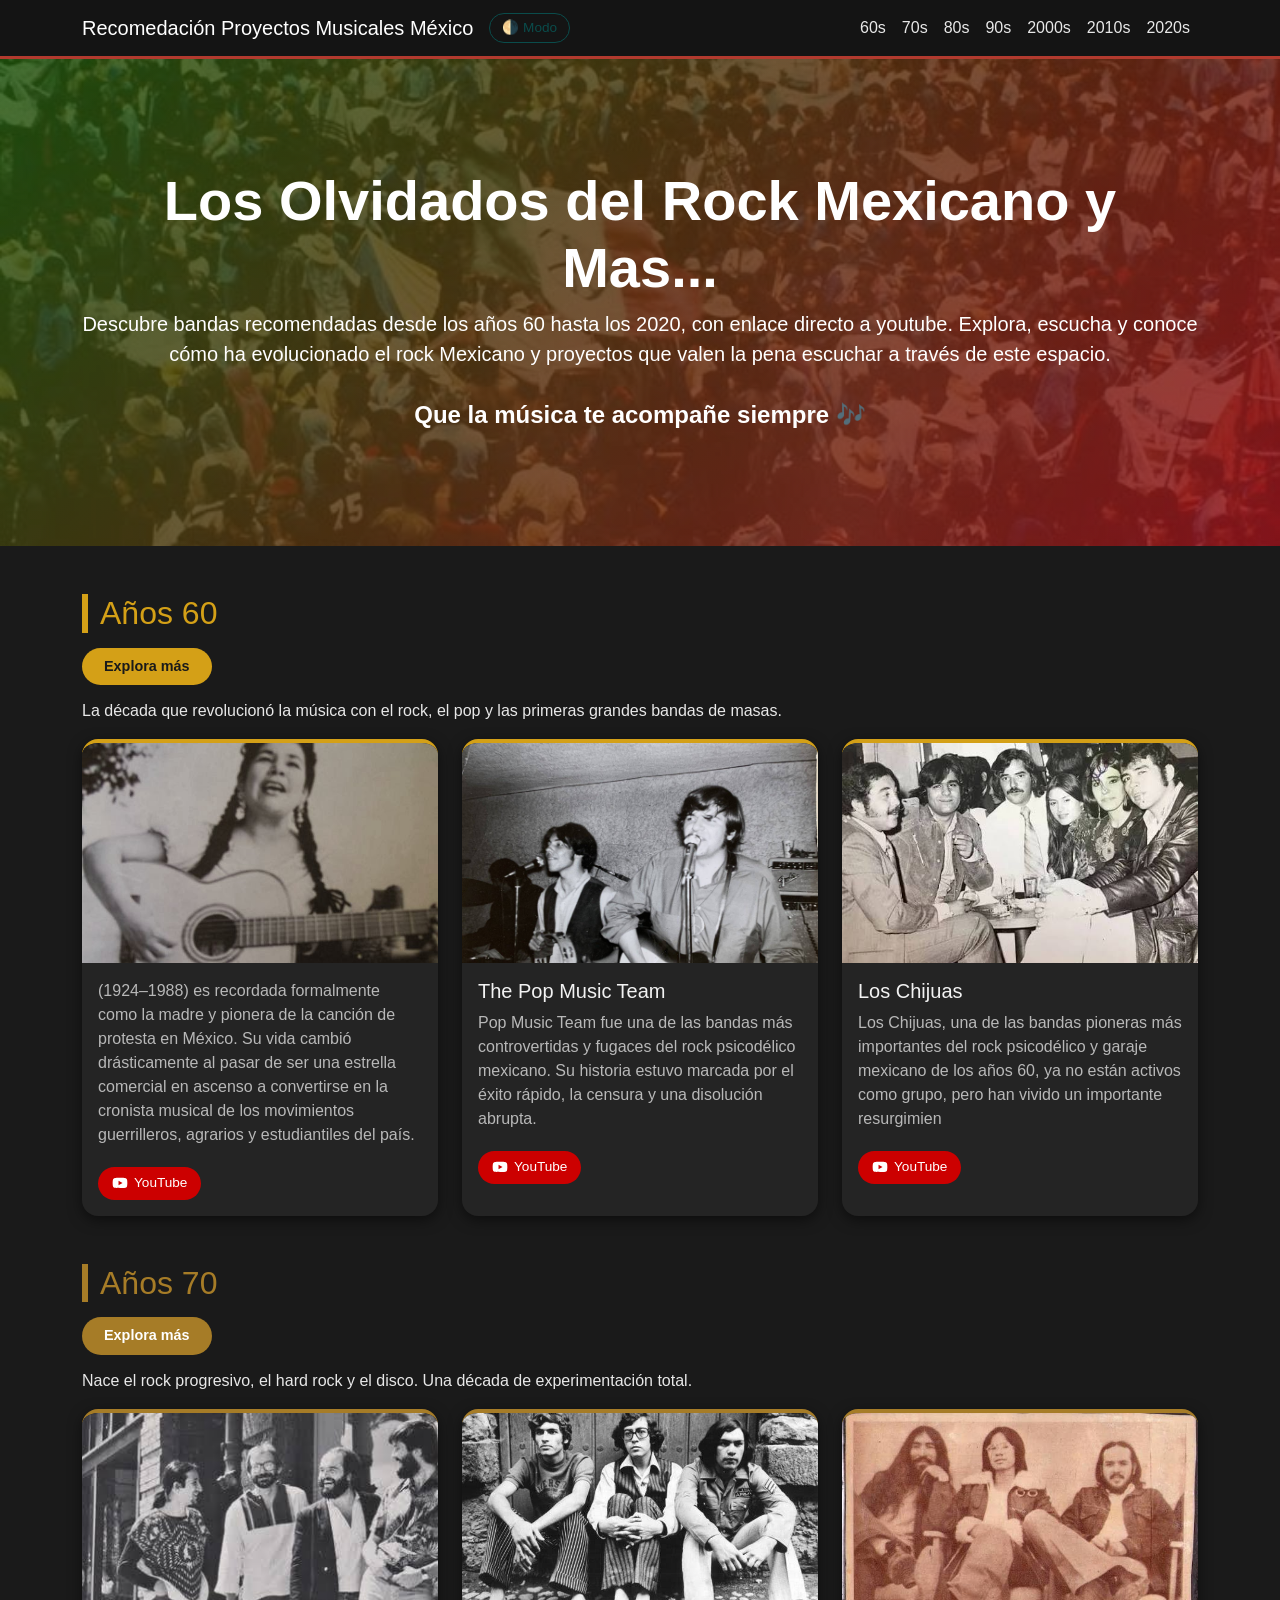
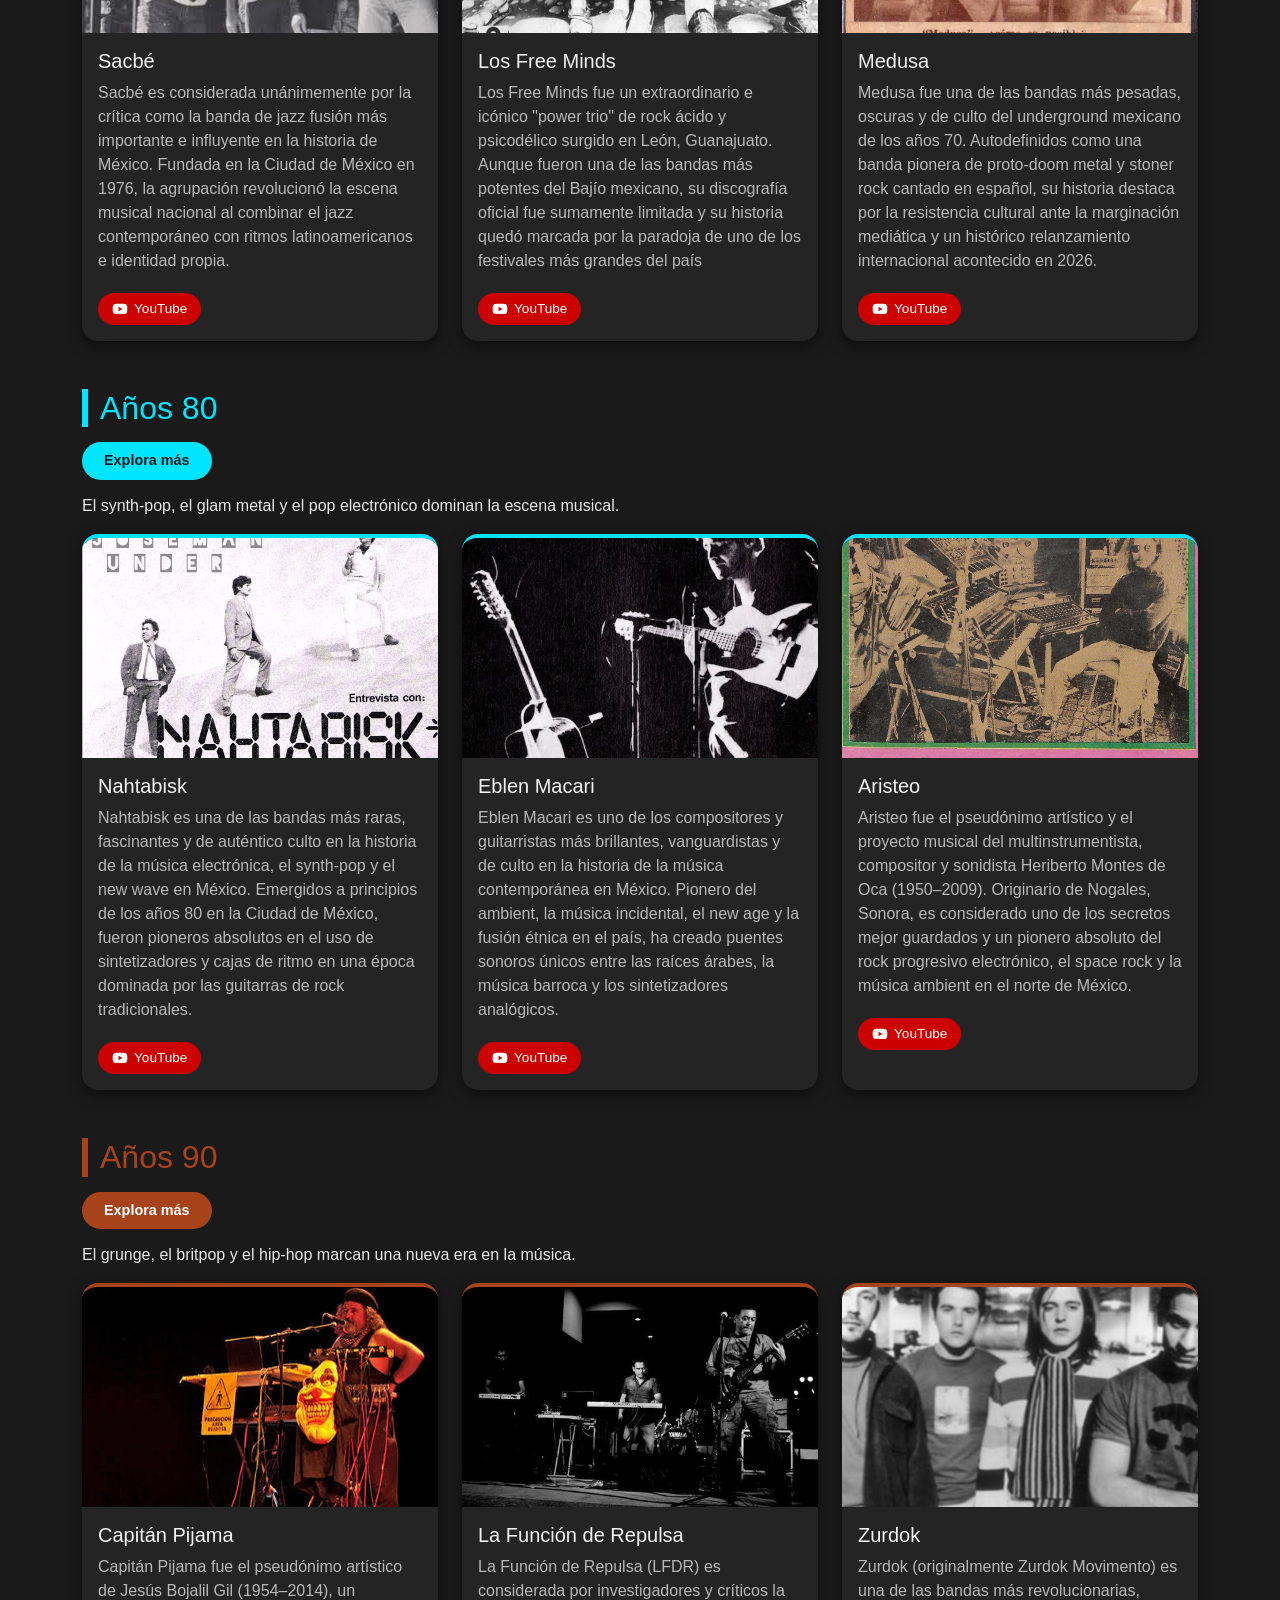
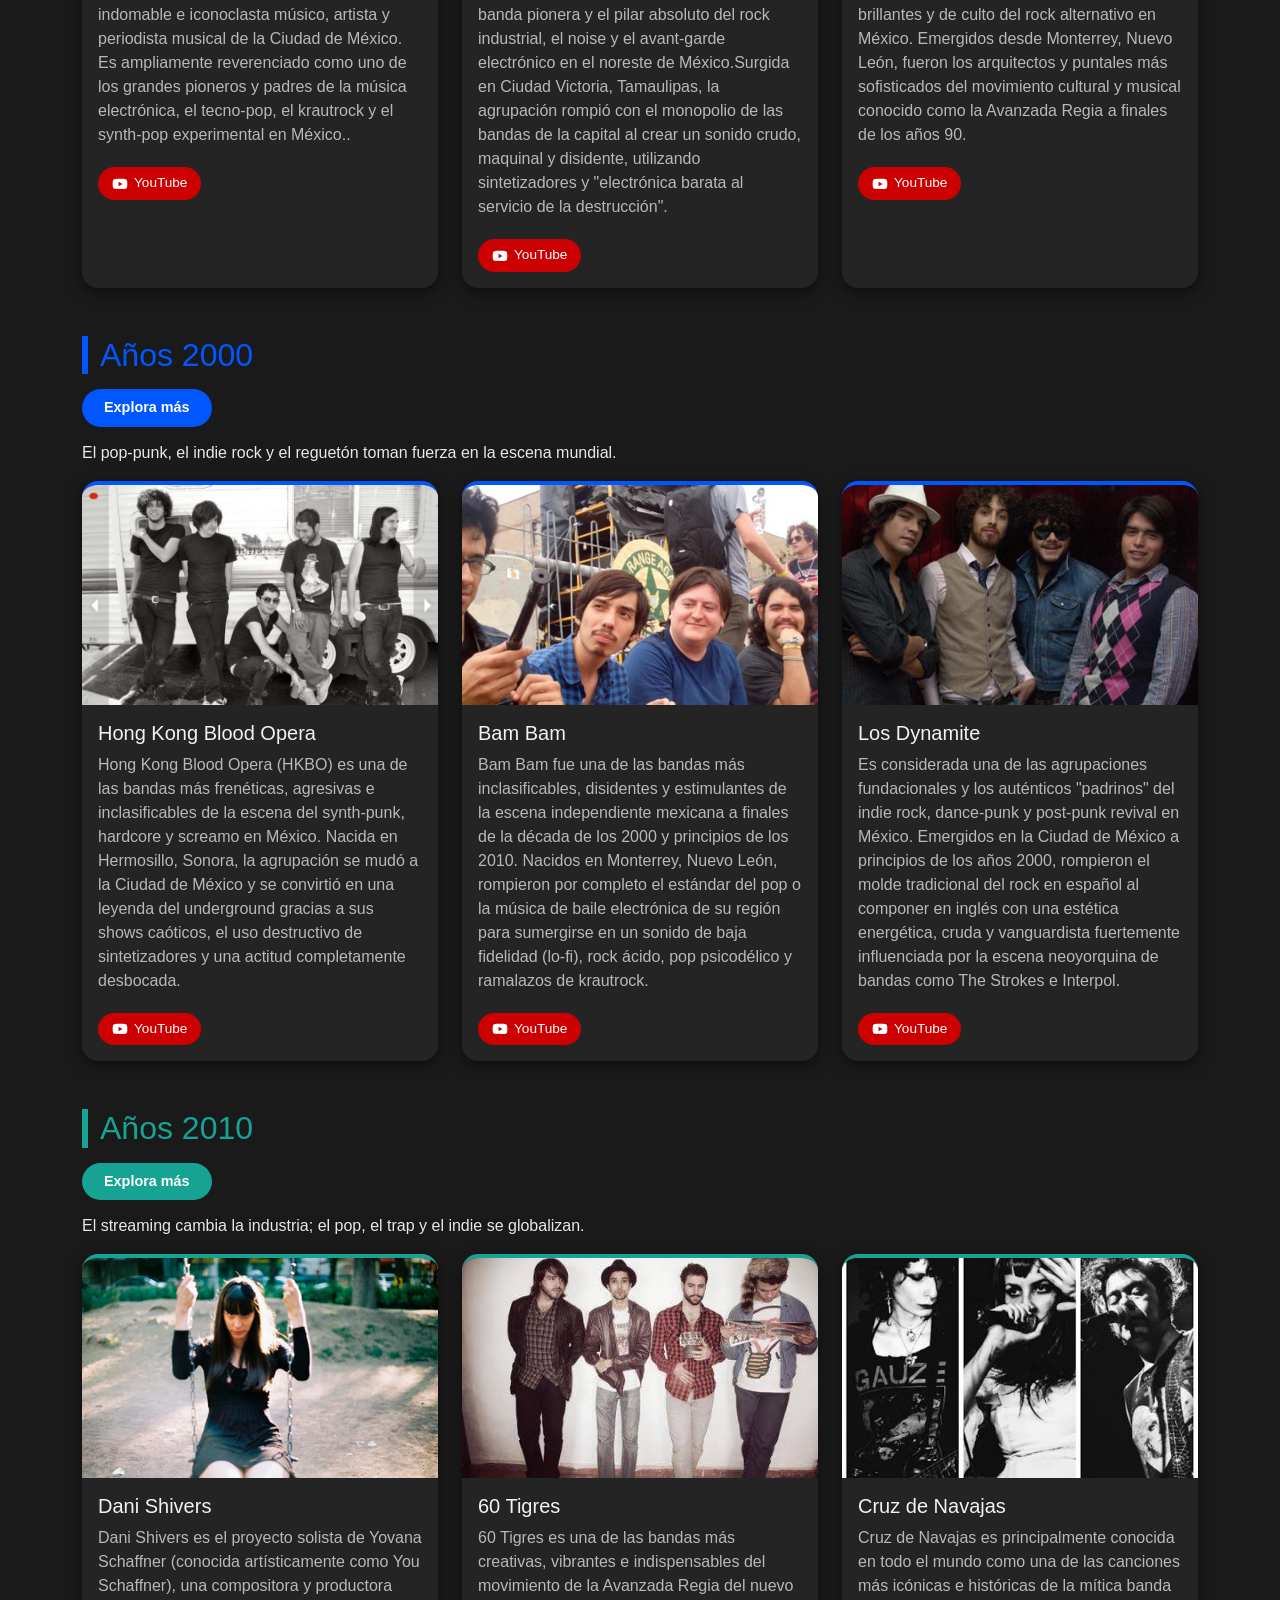
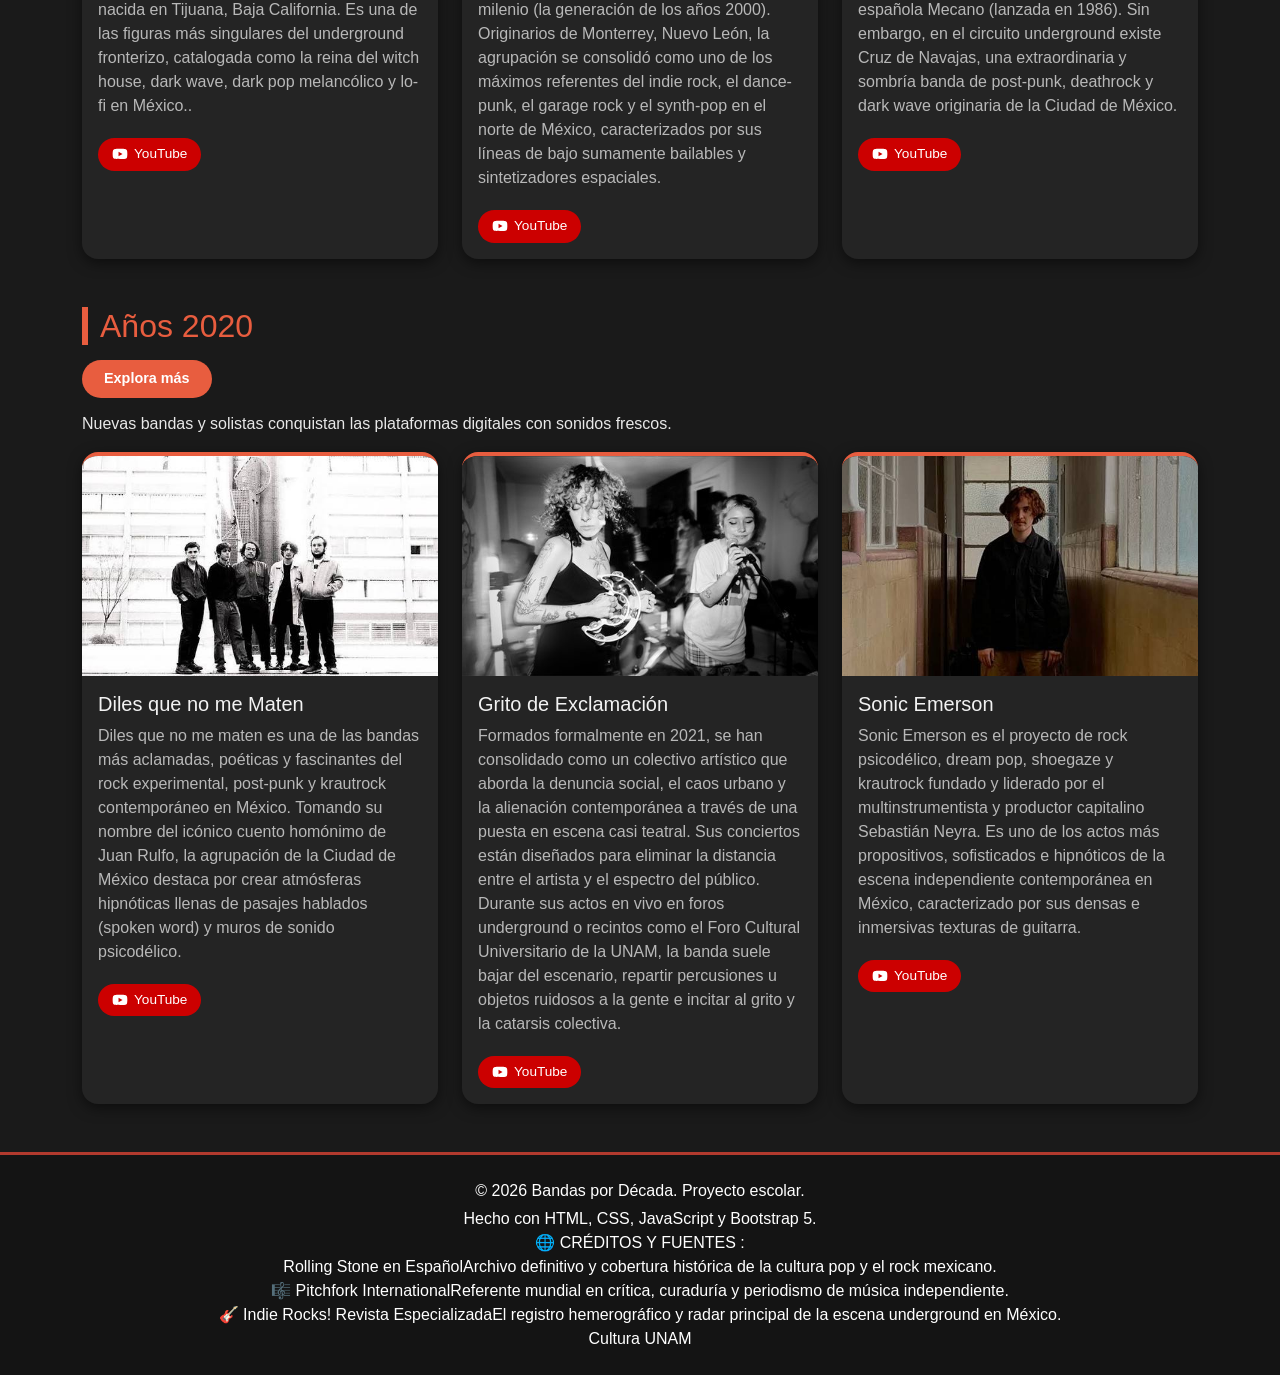
==== commit 75bafa8e: "Se modifica erroes en la seccion index" ====
--- a/index.html
+++ b/index.html
@@ -52,7 +52,7 @@
     <h1 class="display-4 fw-bold">Los Olvidados del Rock Mexicano y Mas...</h1>
     <p class="lead">
       Descubre bandas recomendadas desde los años 60 hasta los 2020,
-      con enlaces directos a su Facebook y Spotify. Explora, escucha y conoce
+      con enlace directo a youtube. Explora, escucha y conoce
       cómo ha evolucionado el rock Mexicano y proyectos que valen la pena escuchar
       a través de este espacio.
     </p>
@@ -160,9 +160,9 @@
         </div>
         <div class="col-md-4">
           <div class="card card-banda h-100">
-            <a class="enlace-card"><img src="images/eblen2.jpg" class="card-img-top" alt="Eblen Macari onerror="this.onerror=null;this.src='data:image/svg+xml;utf8,<svg xmlns=%27http://www.w3.org/2000/svg%27 width=%27600%27 height=%27400%27><rect width=%27600%27 height=%27400%27 fill=%27%236a1b9a%27/><text x=%27300%27 y=%27200%27 font-family=%27Segoe UI, Verdana, sans-serif%27 font-size=%2734%27 fill=%27%23ffffff%27 text-anchor=%27middle%27 dominant-baseline=%27middle%27>Duran Duran</text></svg>'"></a>
-            <div class="card-body">
-              <a href= class="enlace-card"><h5 class="card-title">Eblen Macari</h5></a>
+            <a class="enlace-card"><img src="images/eblen2.jpg" class="card-img-top" alt="Eblen Macari" onerror="this.onerror=null;this.src='data:image/svg+xml;utf8,<svg xmlns=%27http://www.w3.org/2000/svg%27 width=%27600%27 height=%27400%27><rect width=%27600%27 height=%27400%27 fill=%27%236a1b9a%27/><text x=%27300%27 y=%27200%27 font-family=%27Segoe UI, Verdana, sans-serif%27 font-size=%2734%27 fill=%27%23ffffff%27 text-anchor=%27middle%27 dominant-baseline=%27middle%27>Duran Duran</text></svg>'"></a>
+            <div class="card-body">
+              <a  class="enlace-card"><h5 class="card-title">Eblen Macari</h5></a>
               <p class="card-text">Eblen Macari es uno de los compositores y guitarristas más brillantes, vanguardistas y de culto en la historia de la música contemporánea en México. Pionero del ambient, la música incidental, el new age y la fusión étnica en el país, ha creado puentes sonoros únicos entre las raíces árabes, la música barroca y los sintetizadores analógicos.</p>
               <a href="https://www.youtube.com/watch?v=zZkeEHz-kx4&t=101s" target="_blank" class="btn btn-red btn-youtube"><svg class="icono-red" viewBox="0 0 24 24" width="16" height="16" fill="currentColor"><path d="M23 12s0-3.6-.5-5.3c-.3-1-1-1.8-2-2C18.9 4.2 12 4.2 12 4.2s-6.9 0-8.5.5c-1 .2-1.7 1-2 2C1 8.4 1 12 1 12s0 3.6.5 5.3c.3 1 1 1.8 2 2 1.6.5 8.5.5 8.5.5s6.9 0 8.5-.5c1-.2 1.7-1 2-2 .5-1.7.5-5.3.5-5.3ZM9.8 15.5V8.5L15.8 12l-6 3.5Z"/></svg> YouTube</a>
             </div>
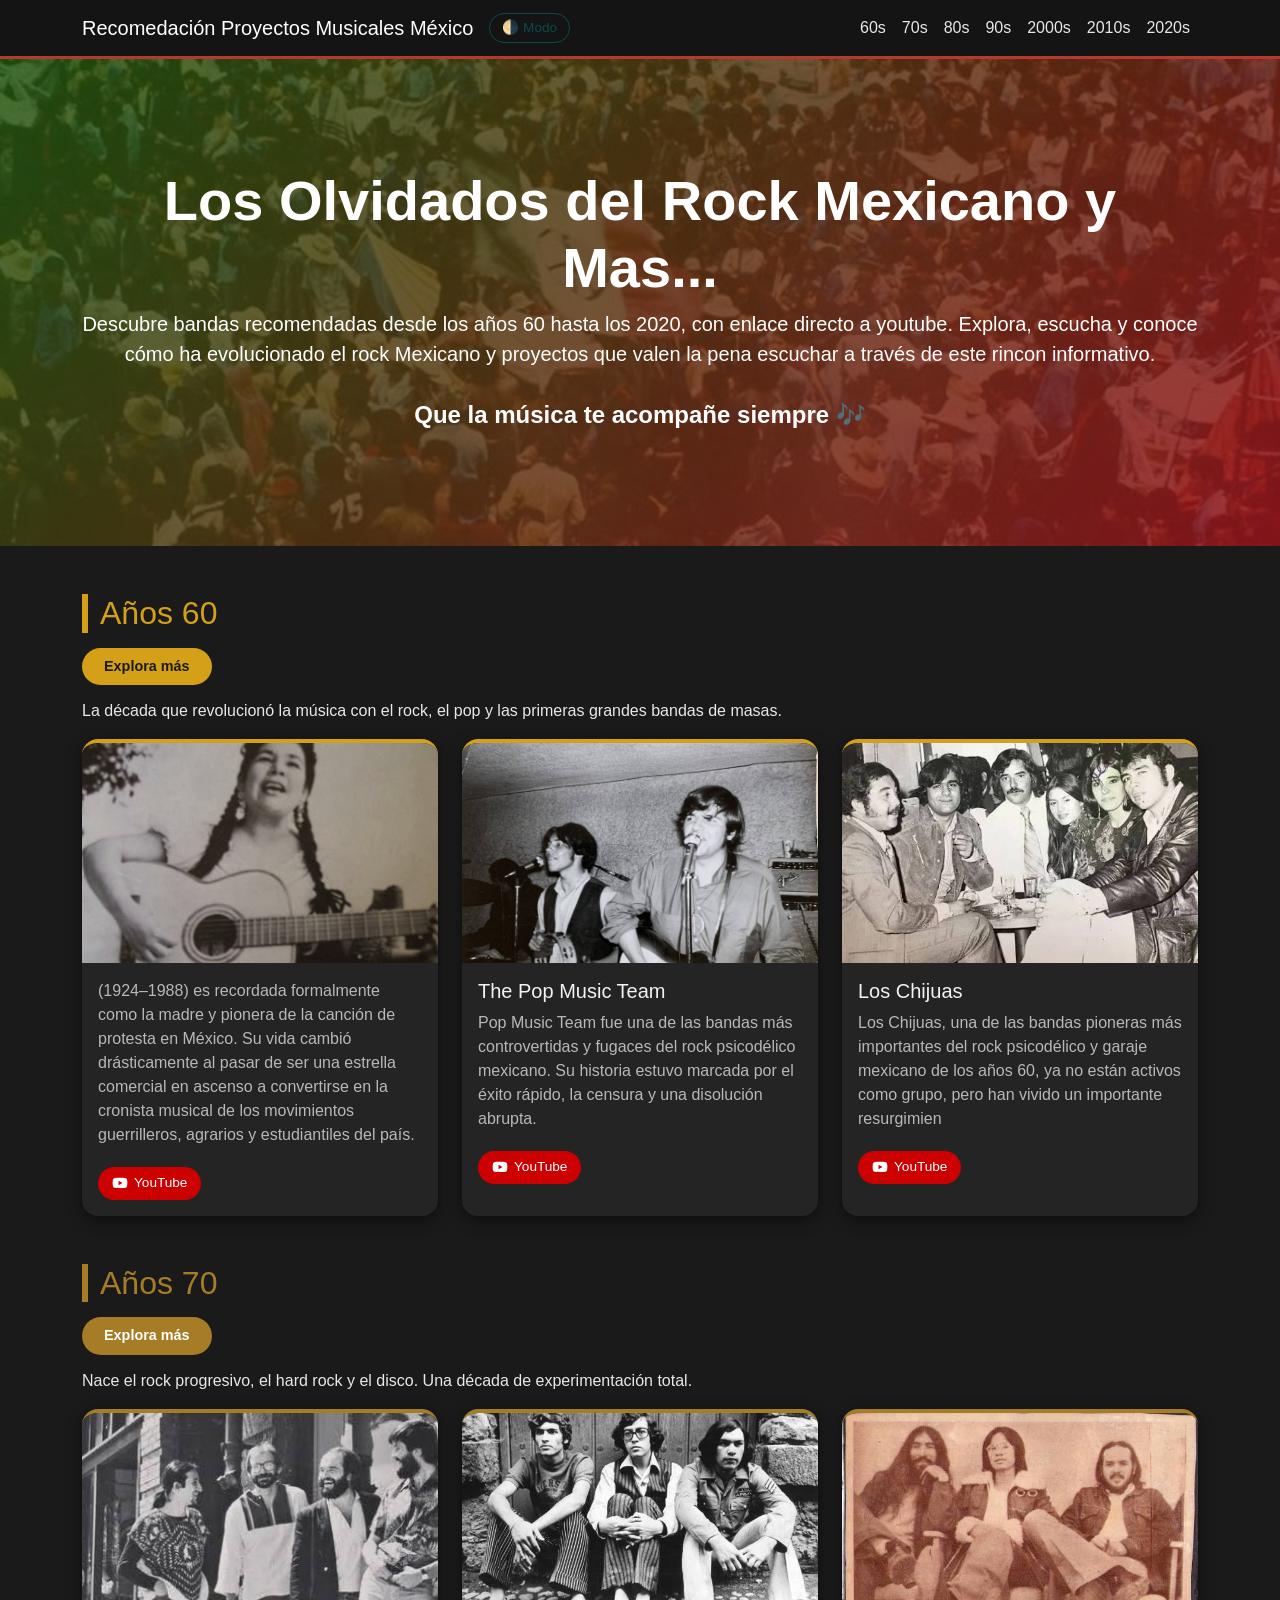
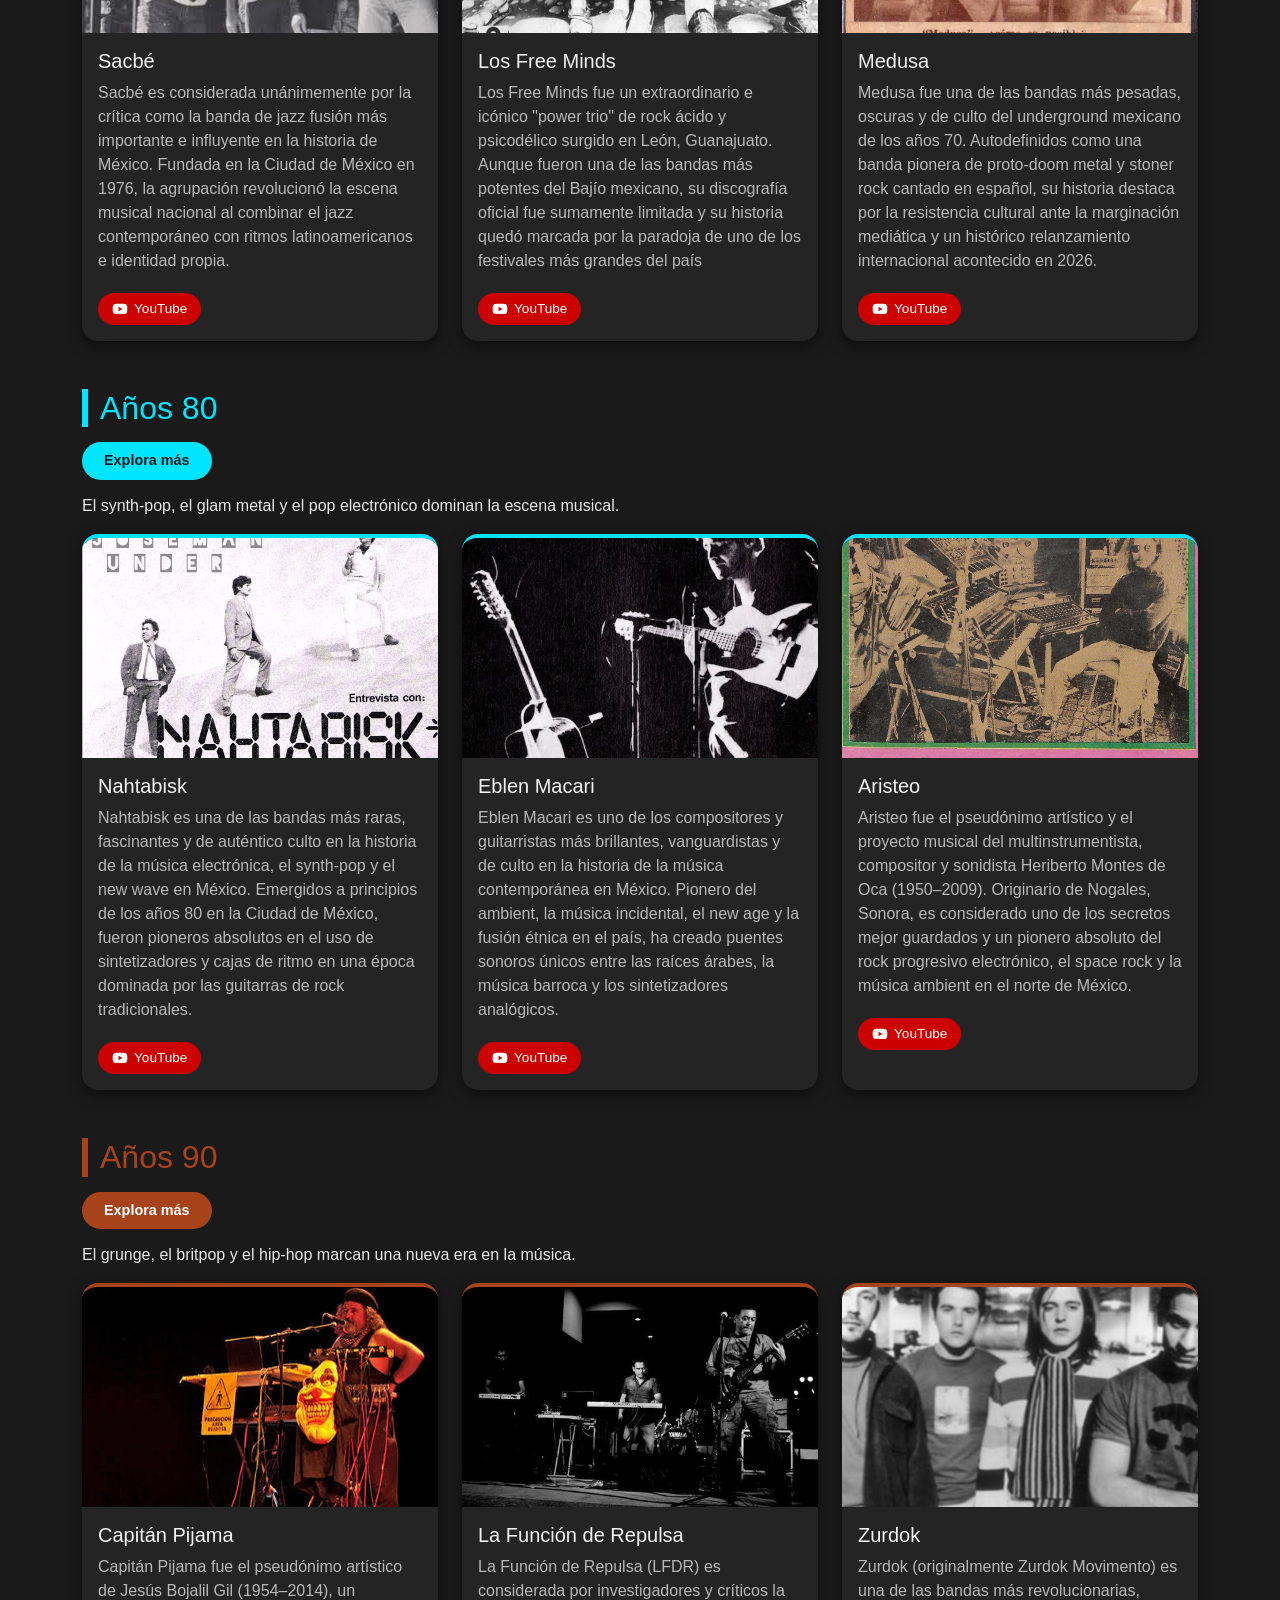
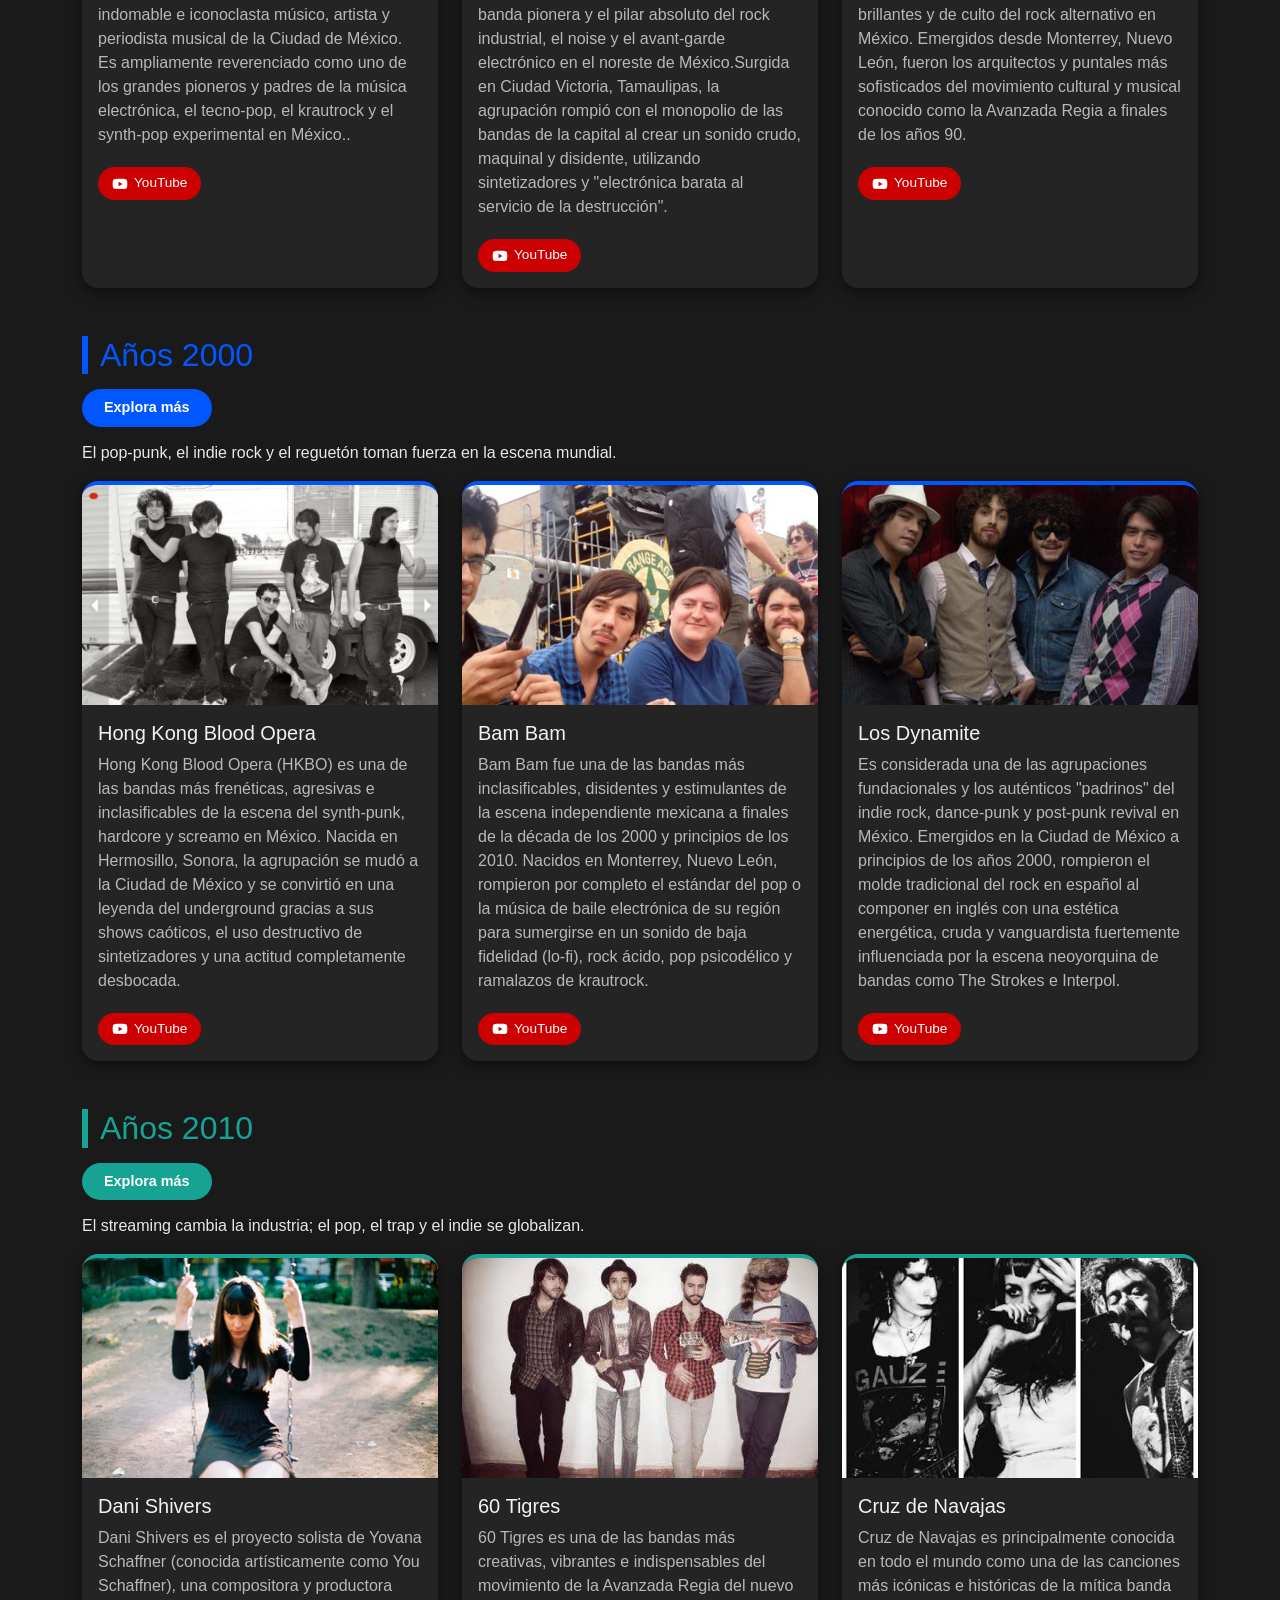
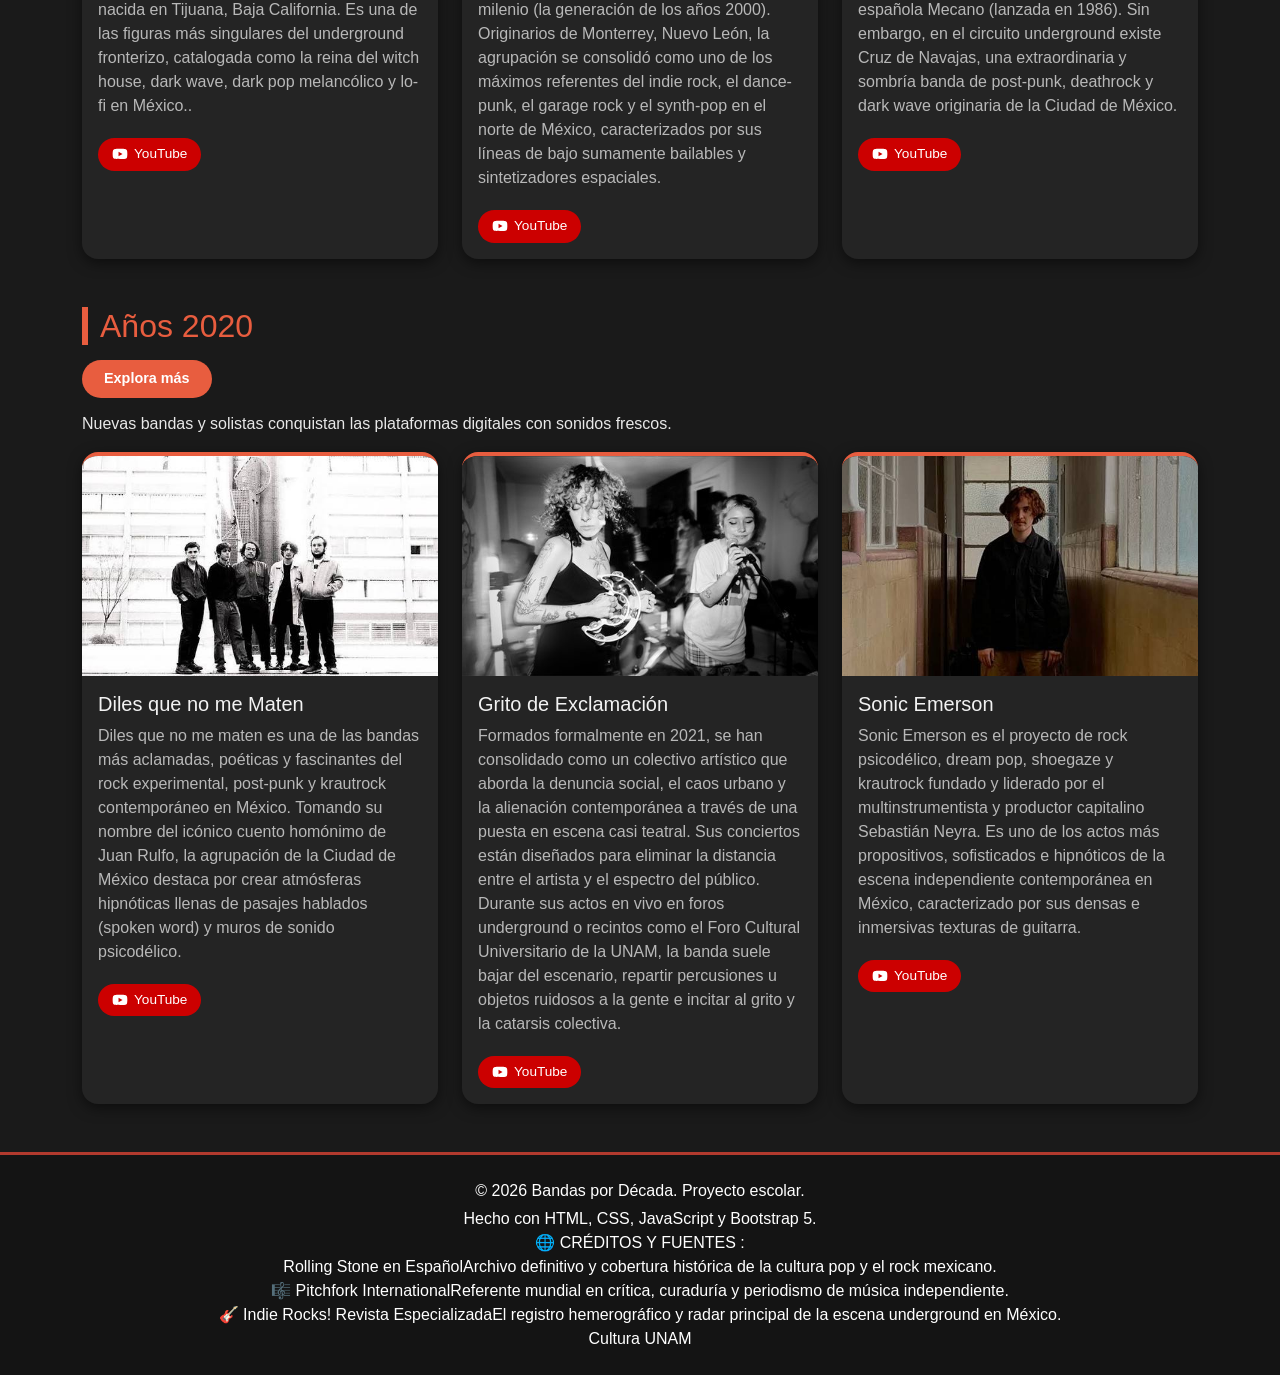
==== commit f98b233c: "Se modifica erroes en la seccion index" ====
--- a/index.html
+++ b/index.html
@@ -54,7 +54,7 @@
       Descubre bandas recomendadas desde los años 60 hasta los 2020,
       con enlace directo a youtube. Explora, escucha y conoce
       cómo ha evolucionado el rock Mexicano y proyectos que valen la pena escuchar
-      a través de este espacio.
+      a través de este rincon informativo.
     </p>
     <h4 class="fw-bold mt-3">Que la música te acompañe siempre 🎶</h4>
   </div>
